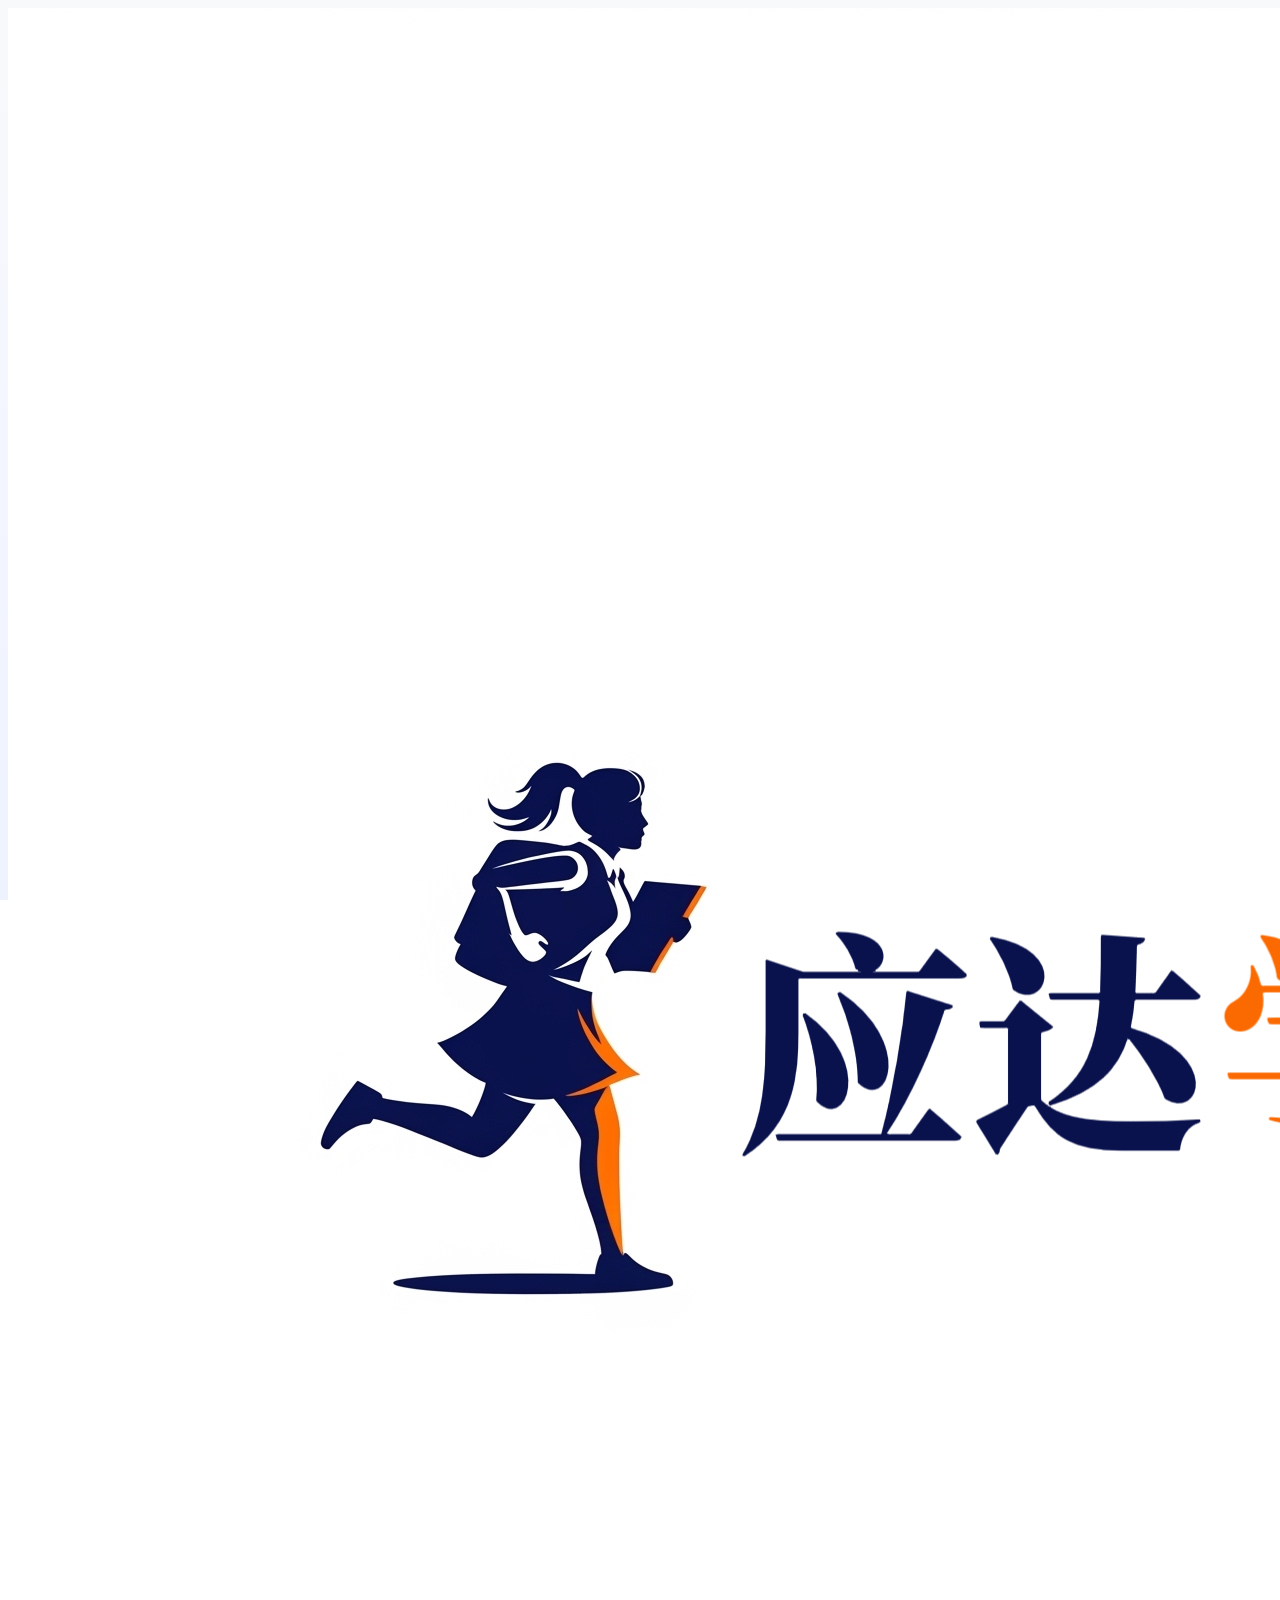
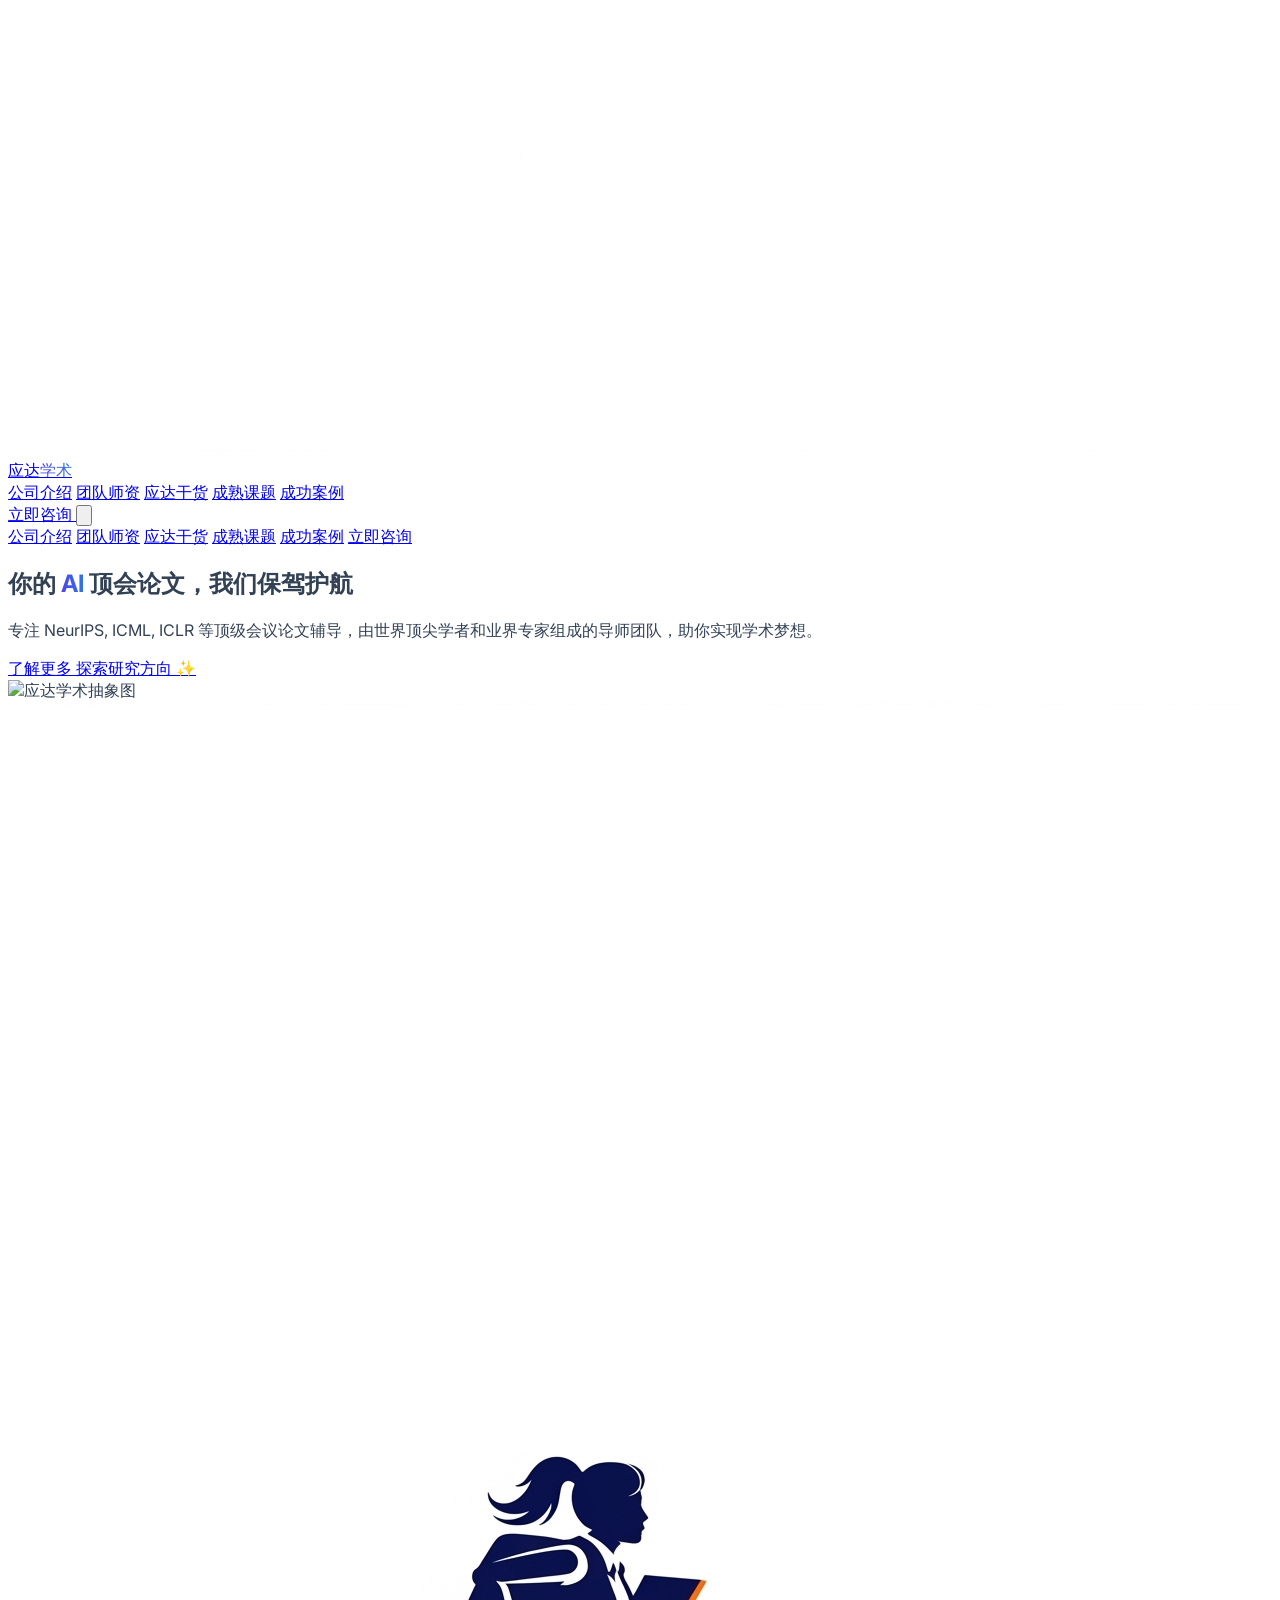
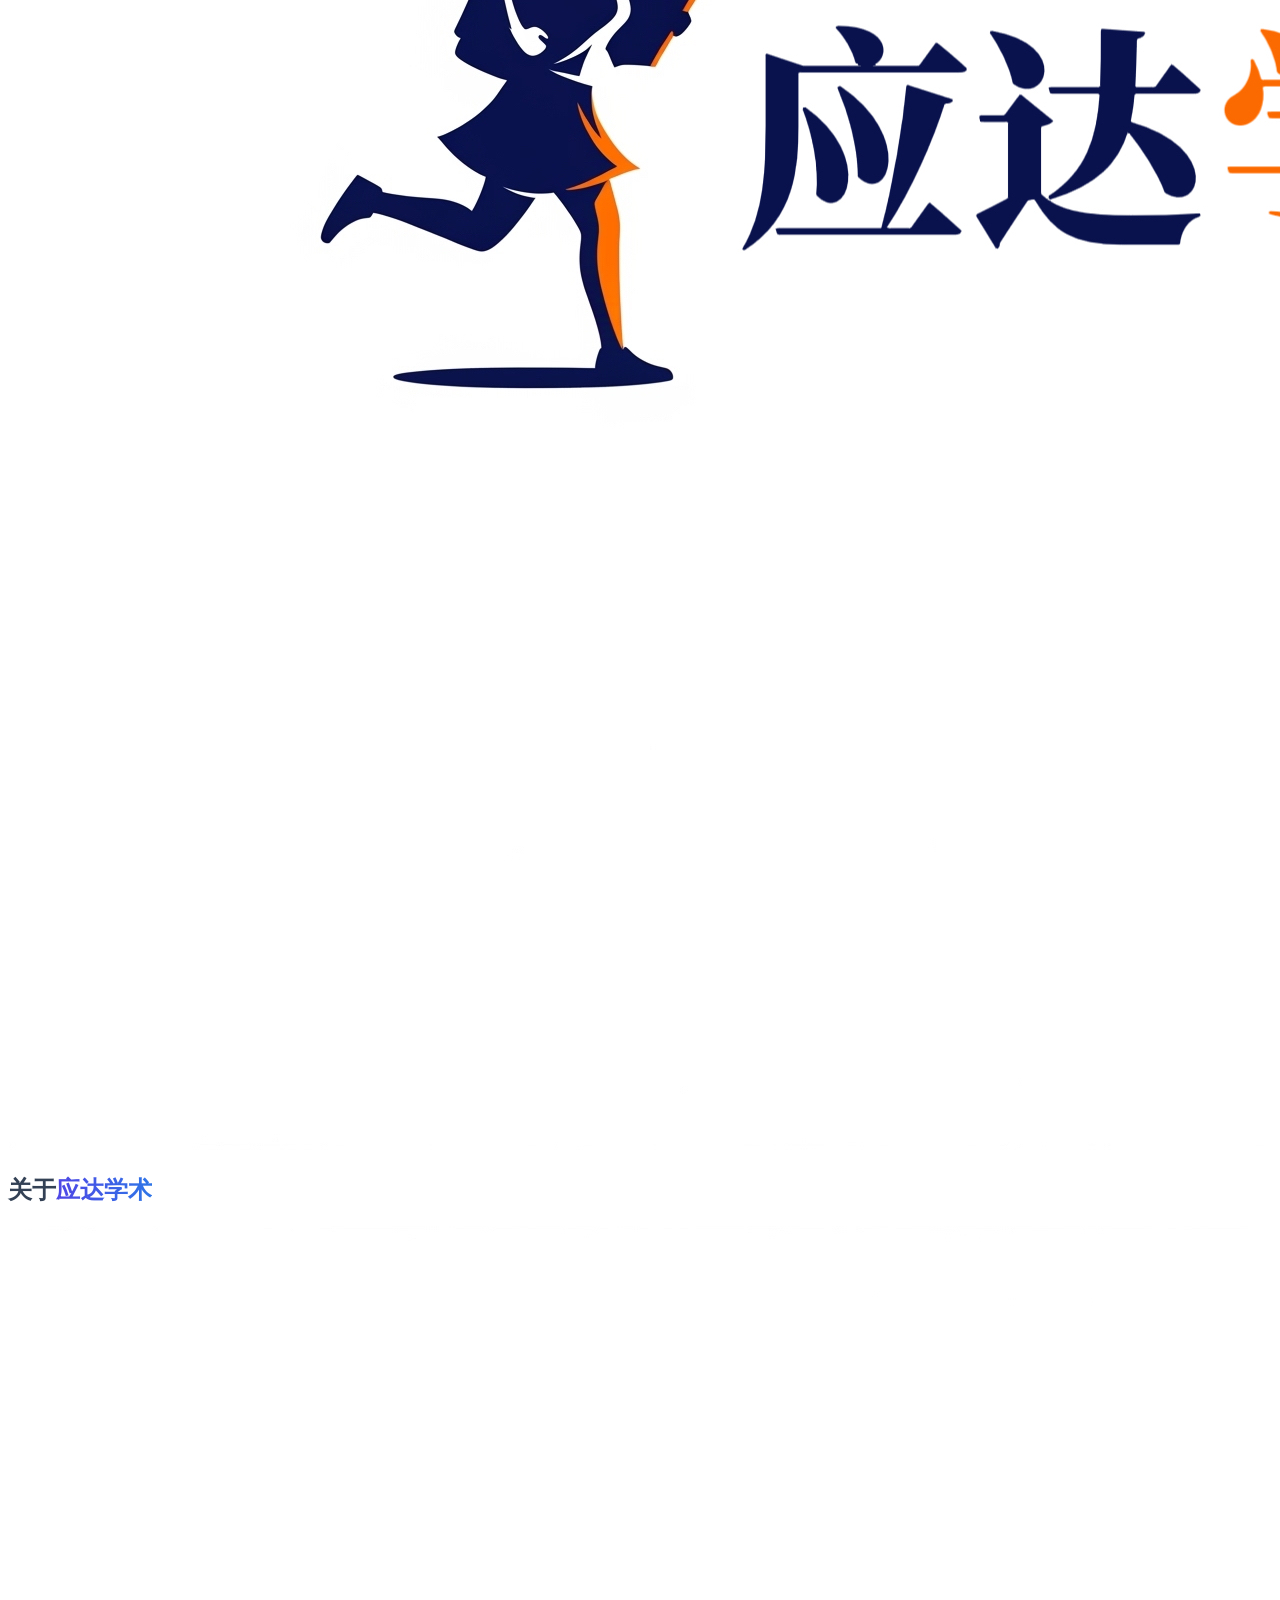
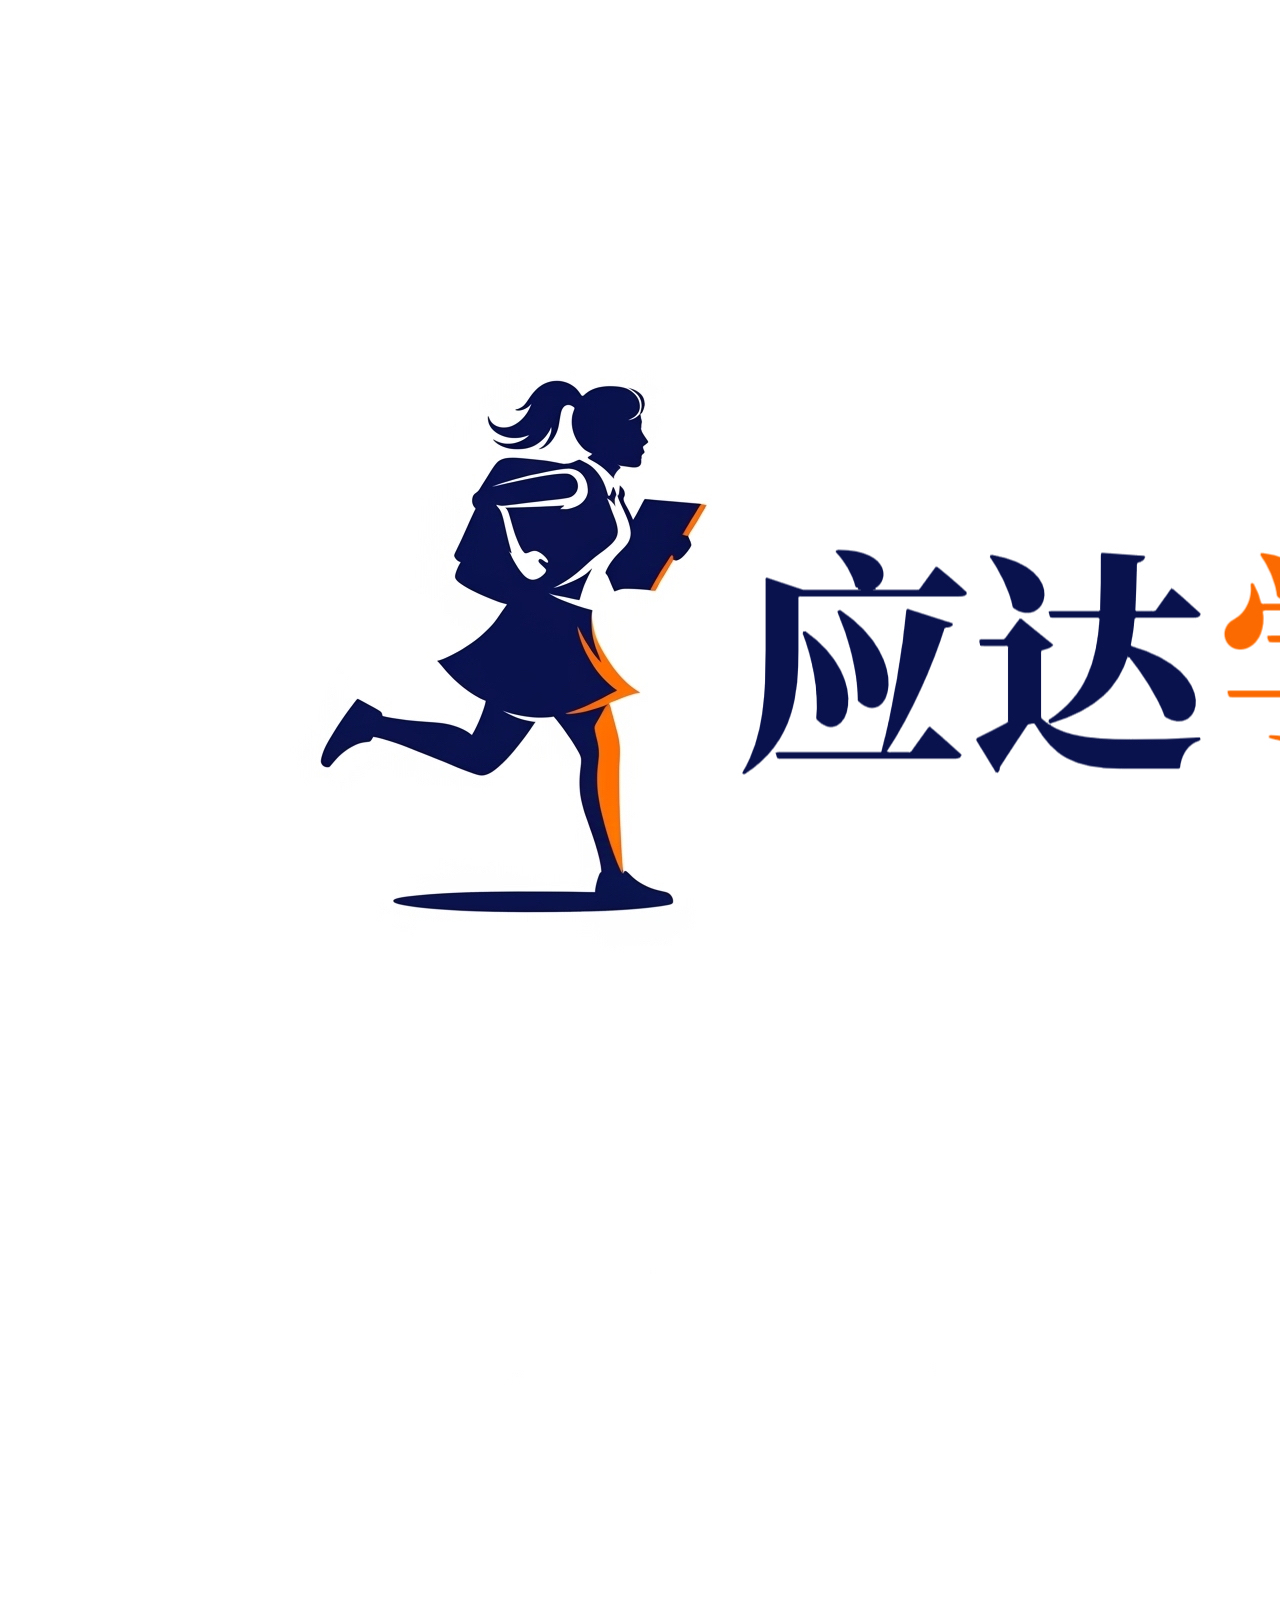
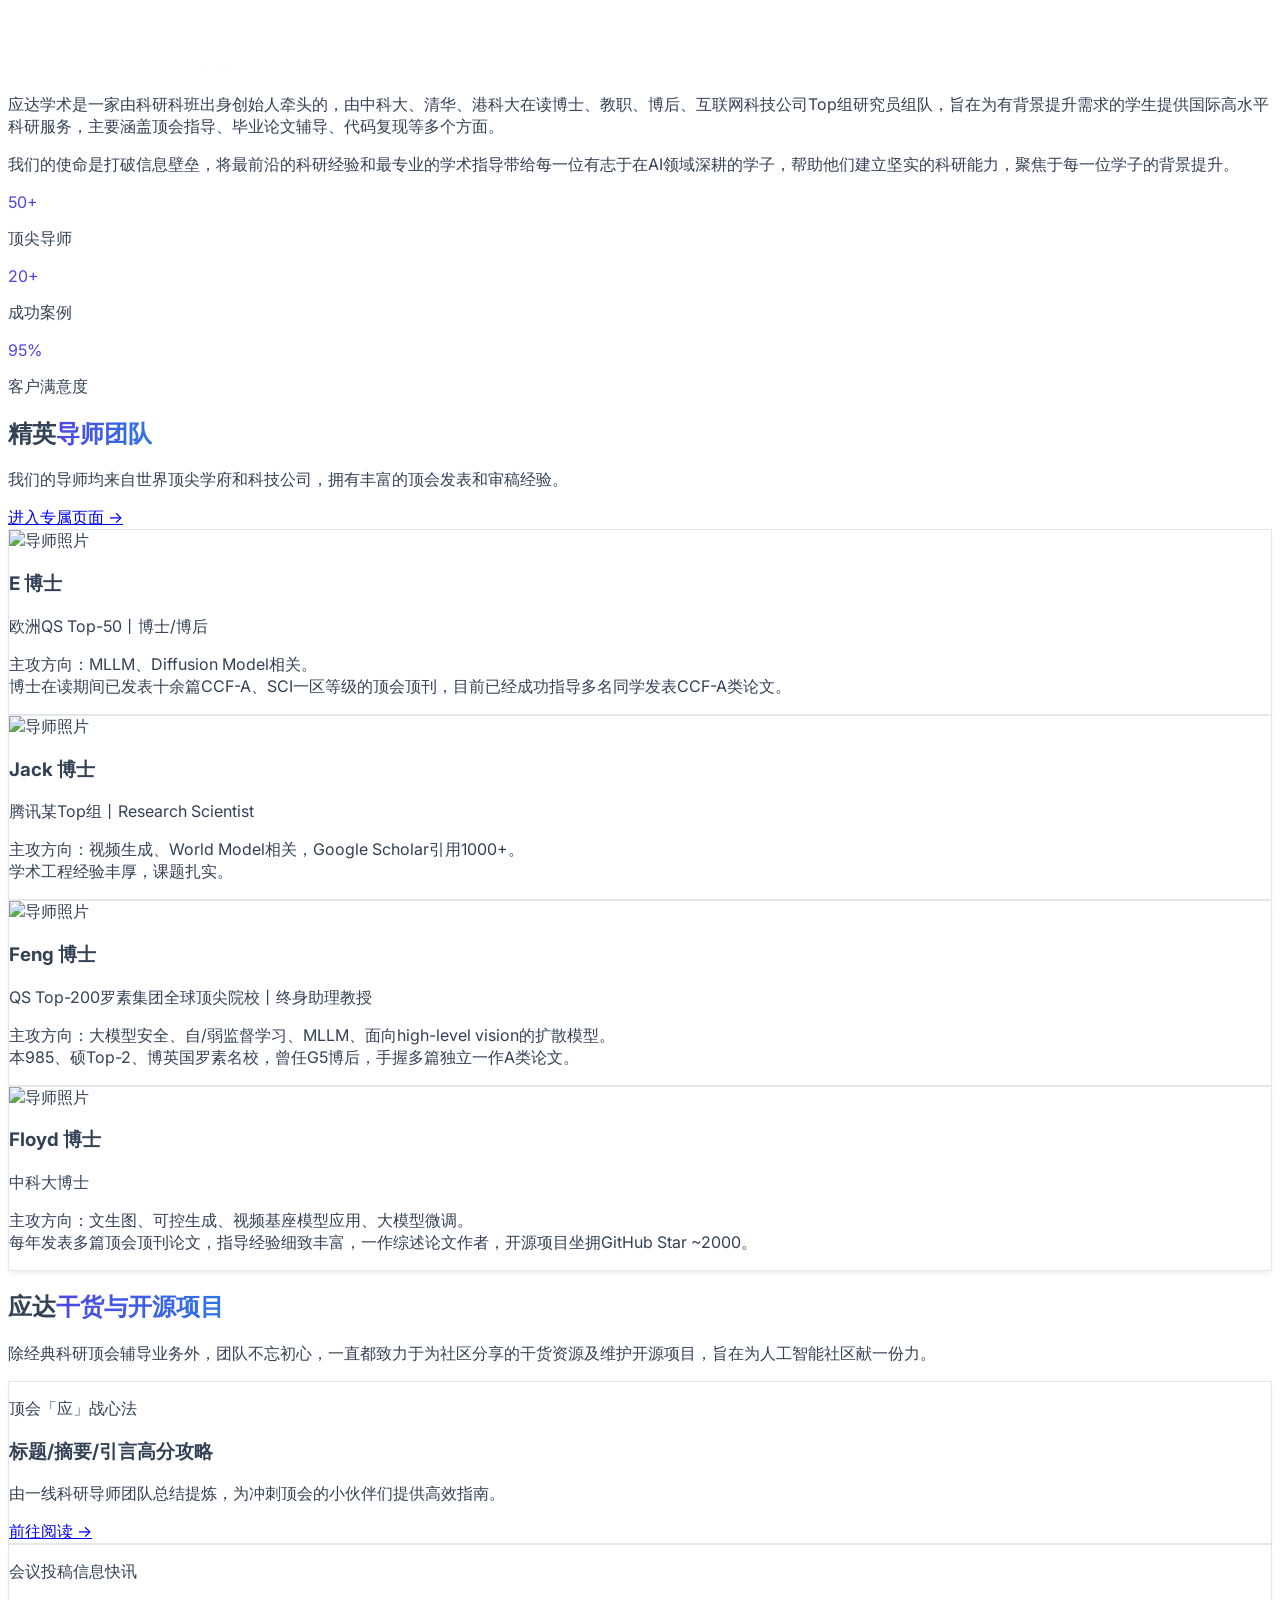
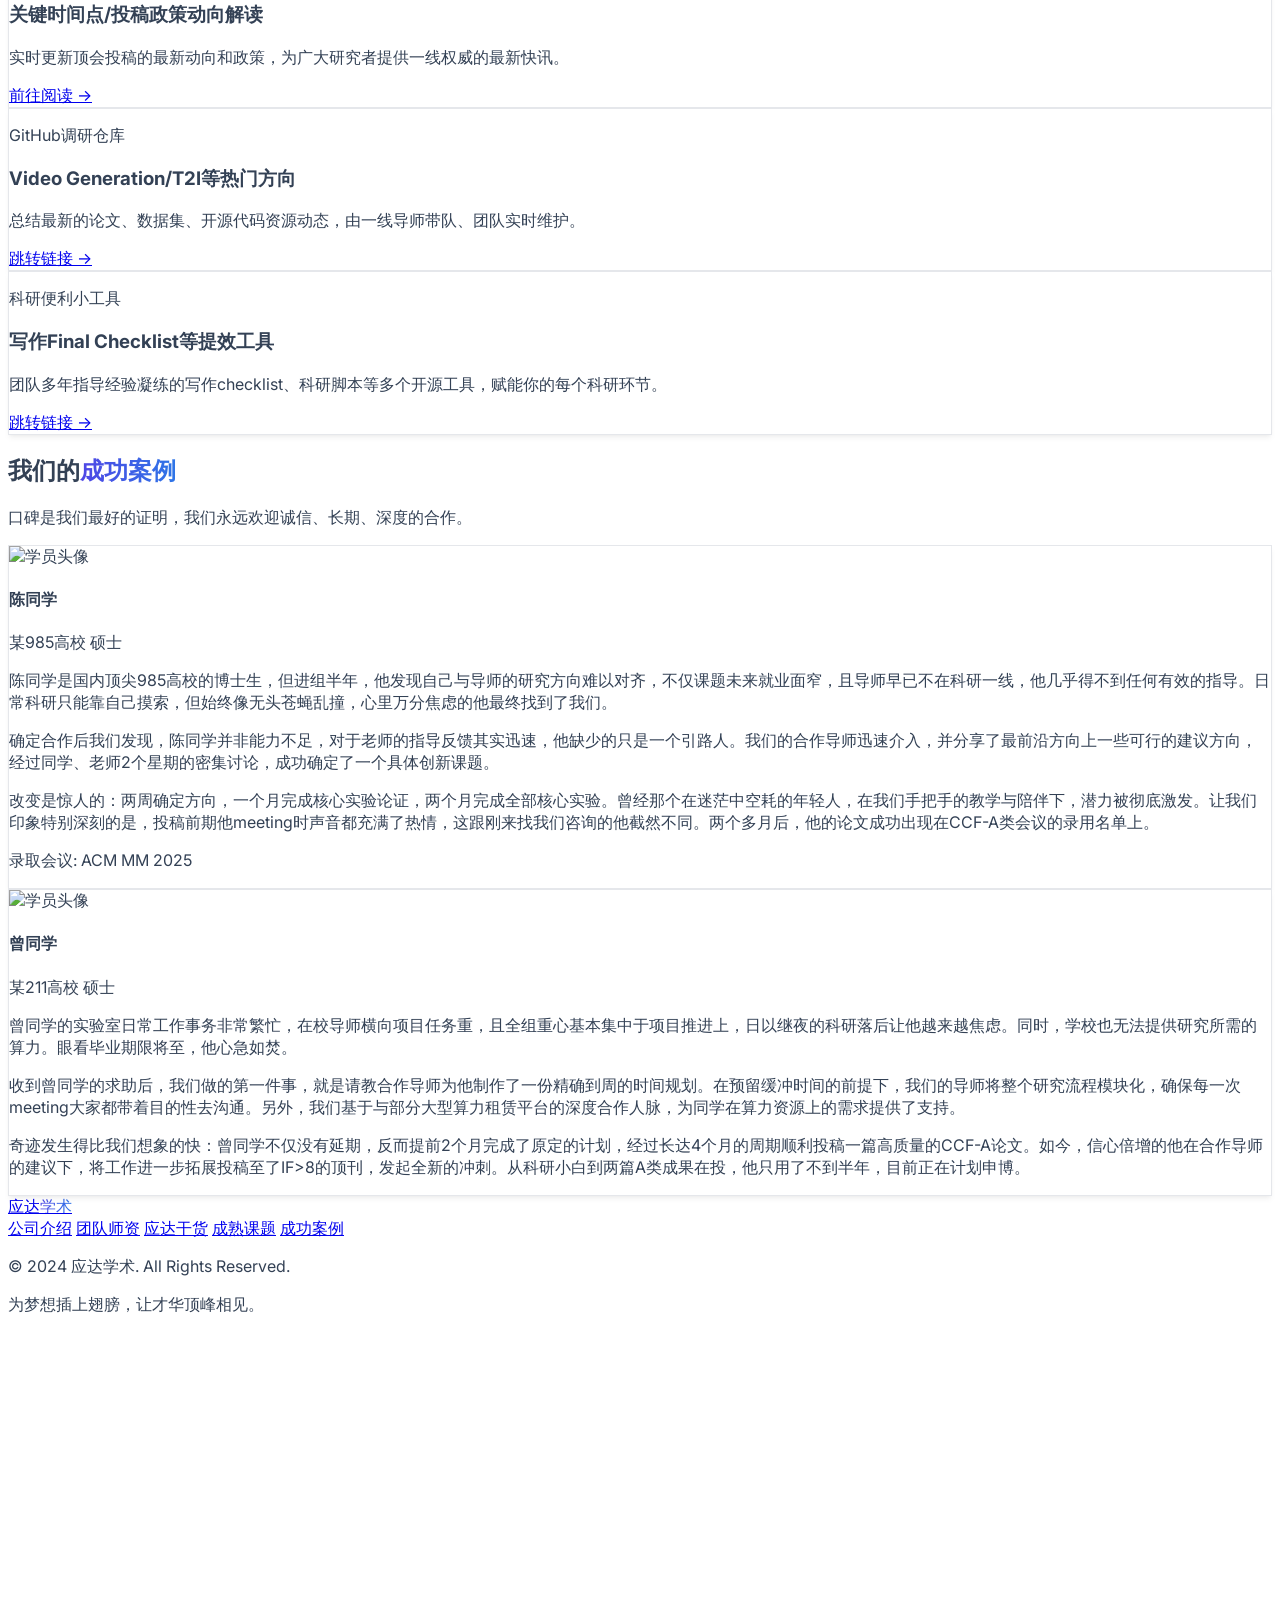
==== index.html @ d5067791 "Update format" ====
<!DOCTYPE html>
<html lang="zh-CN">
<head>
    <meta charset="UTF-8">
    <meta name="viewport" content="width=device-width, initial-scale=1.0">
    <title>应达学术</title>
    
    <!-- Tailwind CSS -->
    <script src="https://cdn.tailwindcss.com"></script>
    
    <!-- Google Fonts: Inter -->
    <link rel="preconnect" href="https://fonts.googleapis.com">
    <link rel="preconnect" href="https://fonts.gstatic.com" crossorigin>
    <link href="https://fonts.googleapis.com/css2?family=Inter:wght@400;500;600;700;900&display=swap" rel="stylesheet">
    
    <!-- Lucide Icons -->
    <script src="https://unpkg.com/lucide-react@latest/dist/lucide-react.js"></script>
    <script src="https://unpkg.com/lucide@latest"></script>


    <style>
        /* Custom styles for typography and animations */
        html, body {
            font-family: 'Inter', 'Helvetica Neue', 'Arial', 'PingFang SC', 'Hiragino Sans GB', 'Microsoft YaHei', sans-serif;
            /* Subtle full-page gradient background */
            background: linear-gradient(180deg, #f8f9fa 0%, #f3f6ff 50%, #eef2ff 100%);
            background-attachment: fixed;
            color: #334155; /* Dark slate text */
        }
        /* Gentle page-load fade */
        body { opacity: 0; }
        body.is-loaded { opacity: 1; transition: opacity 600ms ease; }

        /* Hero section canvas for background animation */
        #hero-canvas {
            position: absolute;
            top: 0;
            left: 0;
            width: 100%;
            height: 100%;
            z-index: 0;
            opacity: 0.7; /* Slightly more opaque for light theme */
        }

        /* Fade out hero decorative layers near the bottom to avoid seams */
        .fade-out-bottom {
            -webkit-mask-image: linear-gradient(to bottom, rgba(0,0,0,1) 85%, rgba(0,0,0,0) 100%);
            mask-image: linear-gradient(to bottom, rgba(0,0,0,1) 85%, rgba(0,0,0,0) 100%);
        }

        /* Smooth scroll behavior */
        html {
            scroll-behavior: smooth;
        }

        /* Animation for elements fading in on scroll */
        .scroll-animate {
            opacity: 0;
            transform: translateY(30px);
            transition: opacity 0.8s cubic-bezier(0.165, 0.84, 0.44, 1), transform 0.8s cubic-bezier(0.165, 0.84, 0.44, 1);
        }

        .scroll-animate.is-visible {
            opacity: 1;
            transform: translateY(0);
        }

        /* Custom card styling for a premium feel */
        .custom-card {
            background-color: #ffffff;
            border: 1px solid #e5e7eb;
            transition: transform 0.3s ease, box-shadow 0.3s ease;
            box-shadow: 0 4px 6px -1px rgb(0 0 0 / 0.05), 0 2px 4px -2px rgb(0 0 0 / 0.05);
        }

        .custom-card:hover {
            transform: translateY(-6px) scale(1.01);
            box-shadow: 0 10px 15px -3px rgb(0 0 0 / 0.1), 0 4px 6px -4px rgb(0 0 0 / 0.1);
        }
        /* Subtle light sweep on cards */
        .custom-card { position: relative; overflow: hidden; }
        .custom-card::before {
            content: "";
            position: absolute;
            top: -20%;
            left: -60%;
            width: 40%;
            height: 140%;
            background: linear-gradient(115deg, rgba(255,255,255,0) 0%, rgba(255,255,255,0.6) 50%, rgba(255,255,255,0) 100%);
            transform: translateX(-120%);
            transition: transform 0.6s ease;
            pointer-events: none;
        }
        .custom-card:hover::before { transform: translateX(220%); }
        
        /* Gradient text for titles */
        .gradient-text {
            background: linear-gradient(90deg, #4f46e5, #0ea5e9);
            -webkit-background-clip: text;
            -webkit-text-fill-color: transparent;
            background-size: 200% 200%;
            animation: gradientShift 8s ease-in-out infinite;
        }
        @keyframes gradientShift {
            0% { background-position: 0% 50%; }
            50% { background-position: 100% 50%; }
            100% { background-position: 0% 50%; }
        }

        /* Modal styles */
        .modal-backdrop {
            transition: opacity 0.3s ease;
        }
        .modal-content {
            transition: transform 0.3s ease, opacity 0.3s ease;
        }
        /* Ensure hidden modal does not block clicks */
        .modal-hidden { pointer-events: none; visibility: hidden; }
        .modal-hidden .modal-backdrop {
            opacity: 0;
        }
        .modal-hidden .modal-content {
            opacity: 0;
            transform: translateY(6px) scale(0.98);
        }
        
        /* Simple spinner */
        .spinner {
            border: 4px solid rgba(0, 0, 0, 0.1);
            width: 36px;
            height: 36px;
            border-radius: 50%;
            border-left-color: #4f46e5;
            animation: spin 1s ease infinite;
        }
        @keyframes spin {
            0% { transform: rotate(0deg); }
            100% { transform: rotate(360deg); }
        }

        /* Header polish on scroll */
        header { transition: background-color 240ms ease, box-shadow 240ms ease, border-color 240ms ease; }
        header.scrolled {
            background-color: rgba(255,255,255,0.92);
            backdrop-filter: blur(8px);
            box-shadow: 0 12px 30px -20px rgba(2,6,23,0.35);
            border-color: #e5e7eb;
        }

        /* Nav link underline hover */
        header nav a { position: relative; }
        header nav a::after {
            content: "";
            position: absolute;
            left: 0; bottom: -6px;
            height: 2px; width: 0;
            background: linear-gradient(90deg, rgba(79,70,229,1) 0%, rgba(14,165,233,1) 100%);
            transition: width 220ms ease;
        }
        header nav a:hover::after { width: 100%; }

        /* CTA micro-interaction */
        .lift { transition: transform 220ms ease, box-shadow 220ms ease; will-change: transform; }
        .lift:hover { transform: translateY(-2px); box-shadow: 0 12px 20px -12px rgba(79,70,229,0.35); }
        .lift:active { transform: translateY(0); box-shadow: 0 6px 12px -10px rgba(79,70,229,0.35); }

        /* Ambient gradient blobs */
        .animate-blob { animation: blob 18s ease-in-out infinite; }
        .animation-delay-2000 { animation-delay: 2s; }
        @keyframes blob {
            0%,100% { transform: translate(0px, 0px) scale(1); }
            25%     { transform: translate(20px, -30px) scale(1.05); }
            50%     { transform: translate(-15px, 10px) scale(0.98); }
            75%     { transform: translate(10px, 25px) scale(1.03); }
        }
    </style>
</head>
<body class="antialiased">

    

    <!-- Header -->
    <header class="fixed top-0 left-0 w-full bg-transparent z-50 border-b border-transparent">
        <div class="container mx-auto px-6 py-4 flex justify-between items-center">
            <a href="#" class="flex items-center space-x-2 text-2xl font-bold text-gray-900">
                <img src="assets/logo_run_cn.png" alt="应达学术 Logo" class="w-9 h-9 rounded-full border border-indigo-200 object-cover">
                <span>应达<span class="gradient-text">学术</span></span>
            </a>
            <nav class="hidden md:flex items-center space-x-8">
                <a href="about.html" class="text-gray-600 hover:text-indigo-600 transition-colors duration-300">公司介绍</a>
                <a href="team.html" class="text-gray-600 hover:text-indigo-600 transition-colors duration-300">团队师资</a>
                <a href="blogs.html" class="text-gray-600 hover:text-indigo-600 transition-colors duration-300">应达干货</a>
                <a href="research.html" class="text-gray-600 hover:text-indigo-600 transition-colors duration-300">成熟课题</a>
                <a href="#cases" class="text-gray-600 hover:text-indigo-600 transition-colors duration-300">成功案例</a>
            </nav>
            <a href="contact.html" class="hidden md:block bg-indigo-600 hover:bg-indigo-500 text-white font-semibold px-5 py-2 rounded-lg transition-all duration-300 shadow-lg shadow-indigo-600/30 lift">
                立即咨询
            </a>
            <button id="mobile-menu-button" class="md:hidden text-gray-800">
                <svg xmlns="http://www.w3.org/2000/svg" class="h-6 w-6" fill="none" viewBox="0 0 24 24" stroke="currentColor">
                    <path stroke-linecap="round" stroke-linejoin="round" stroke-width="2" d="M4 6h16M4 12h16m-7 6h7" />
                </svg>
            </button>
        </div>
        <!-- Mobile Menu -->
        <div id="mobile-menu" class="hidden md:hidden px-6 pb-4 space-y-2 bg-white border-t border-gray-200">
            <a href="#about" class="block text-gray-600 hover:text-indigo-600 transition-colors duration-300">公司介绍</a>
            <a href="team.html" class="block text-gray-600 hover:text-indigo-600 transition-colors duration-300">团队师资</a>
            <a href="blogs.html" class="block text-gray-600 hover:text-indigo-600 transition-colors duration-300">应达干货</a>
            <a href="research.html" class="block text-gray-600 hover:text-indigo-600 transition-colors duration-300">成熟课题</a>
            <a href="#cases" class="block text-gray-600 hover:text-indigo-600 transition-colors duration-300">成功案例</a>
            <a href="contact.html" class="block bg-indigo-600 hover:bg-indigo-500 text-white font-semibold px-5 py-2 rounded-lg transition-all duration-300 text-center mt-4">
                立即咨询
            </a>
        </div>
    </header>

    <main>
        <!-- Hero Section -->
        <section class="relative h-screen flex items-center justify-center text-center">
            <!-- Wrap decorative layers so they fade out smoothly at the bottom -->
            <div class="absolute inset-0 z-0 pointer-events-none fade-out-bottom">
                <canvas id="hero-canvas"></canvas>
                <!-- Ambient gradient blobs for a subtle premium feel -->
                <div class="pointer-events-none absolute -top-20 -left-20 w-72 h-72 bg-gradient-to-tr from-indigo-300 via-indigo-400 to-cyan-300 rounded-full blur-3xl opacity-40 animate-blob"></div>
                <div class="pointer-events-none absolute -bottom-12 -right-16 w-80 h-80 bg-gradient-to-tr from-cyan-300 via-sky-300 to-indigo-400 rounded-full blur-3xl opacity-40 animate-blob animation-delay-2000"></div>
            </div>
            
            <div class="relative z-10 px-4">
                <h1 class="text-4xl md:text-6xl font-black text-gray-900 leading-tight mb-4 tracking-wider">
                    你的 <span class="gradient-text">AI</span> 顶会论文，我们保驾护航
                </h1>
                <p class="text-lg md:text-xl text-gray-600 max-w-3xl mx-auto mb-8">
                    专注 NeurIPS, ICML, ICLR 等顶级会议论文辅导，由世界顶尖学者和业界专家组成的导师团队，助你实现学术梦想。
                </p>
                <div class="flex flex-col sm:flex-row justify-center items-center gap-4">
                    <a href="#about" class="w-full sm:w-auto bg-indigo-600 hover:bg-indigo-500 text-white font-semibold px-8 py-3 rounded-lg transition-all duration-300 text-lg shadow-lg shadow-indigo-600/30 lift">
                        了解更多
                    </a>
                    <a id="show-research-suggester" href="research.html" class="w-full sm:w-auto bg-gray-800 hover:bg-gray-700 text-white font-semibold px-8 py-3 rounded-lg transition-all duration-300 text-lg lift">
                        探索研究方向 ✨
                    </a>
                </div>
            </div>
        </section>

        <!-- Sections (About, Team, Cases) remain the same -->
        <!-- Section: About Us -->
        <section id="about" class="py-20 md:py-32 relative group">
            <!-- Full-section overlay link -->
            <a href="about.html" class="absolute inset-0 z-10" aria-label="关于应达学术"></a>
            <div class="container mx-auto px-6">
                <div class="grid md:grid-cols-2 gap-12 items-center transition-all duration-300 rounded-2xl group-hover:shadow-xl group-hover:-translate-y-1 m-2 md:m-4 p-4 md:p-6">
                    <div class="scroll-animate">
                        <div class="relative w-full h-80 rounded-xl overflow-hidden shadow-lg ring-1 ring-white/20">
                             <img src="https://placehold.co/600x400/f8f9fa/4f46e5?text=Quenith+AI" alt="应达学术抽象图" class="w-full h-full object-cover opacity-30">
                             <div class="absolute inset-0 flex items-center justify-center">
                                <i data-lucide="brain-circuit" class="w-24 h-24 text-indigo-500 opacity-50"></i>
                             </div>
                             <div class="absolute bottom-4 right-4 hidden sm:flex items-center justify-center w-14 h-14 rounded-full ring-1 ring-white/40 bg-white/60 backdrop-blur shadow-lg">
                                 <img src="assets/logo_run_cn.png" alt="应达学术 Logo" class="w-10 h-10 rounded-full object-cover">
                             </div>
                        </div>
                    </div>
                    <div class="scroll-animate">
                        <div class="flex items-center gap-3 mb-6">
                            <h2 class="text-3xl md:text-4xl font-bold text-gray-900">关于<span class="gradient-text">应达学术</span></h2>
                            <span class="hidden sm:inline-flex items-center justify-center w-10 h-10 md:w-12 md:h-12 rounded-full ring-1 ring-indigo-200/70 bg-white/70 backdrop-blur shadow-md">
                                <img src="assets/logo_run_cn.png" alt="应达学术 Logo" class="w-8 h-8 md:w-9 md:h-9 rounded-full object-cover">
                            </span>
                        </div>
                        <p class="text-gray-600 mb-4 leading-relaxed">
                            应达学术是一家由科研科班出身创始人牵头的，由中科大、清华、港科大在读博士、教职、博后、互联网科技公司Top组研究员组队，旨在为有背景提升需求的学生提供国际高水平科研服务，主要涵盖顶会指导、毕业论文辅导、代码复现等多个方面。
                        </p>
                        <p class="text-gray-600 mb-6 leading-relaxed">
                            我们的使命是打破信息壁垒，将最前沿的科研经验和最专业的学术指导带给每一位有志于在AI领域深耕的学子，帮助他们建立坚实的科研能力，聚焦于每一位学子的背景提升。
                        </p>
                        <div class="flex space-x-6">
                            <div class="text-center">
                                <p class="text-3xl font-bold gradient-text">50+</p>
                                <p class="text-sm text-gray-500">顶尖导师</p>
                            </div>
                            <div class="text-center">
                                <p class="text-3xl font-bold gradient-text">20+</p>
                                <p class="text-sm text-gray-500">成功案例</p>
                            </div>
                            <div class="text-center">
                                <p class="text-3xl font-bold gradient-text">95%</p>
                                <p class="text-sm text-gray-500">客户满意度</p>
                            </div>
                        </div>
                    </div>
                </div>
            </div>
        </section>

        <!-- Section: Team -->
        <section id="team" class="py-20 md:py-32">
            <div class="container mx-auto px-6">
                <div class="text-center mb-16">
                    <h2 class="text-3xl md:text-4xl font-bold text-gray-900 mb-4 scroll-animate">精英<span class="gradient-text">导师团队</span></h2>
                    <p class="text-lg text-gray-600 max-w-2xl mx-auto scroll-animate" style="transition-delay: 0.1s;">
                        我们的导师均来自世界顶尖学府和科技公司，拥有丰富的顶会发表和审稿经验。
                    </p>
                    <div class="mt-6">
                        <a href="team.html" class="inline-block bg-indigo-600 hover:bg-indigo-500 text-white font-semibold px-6 py-3 rounded-lg transition-colors">进入专属页面 →</a>
                    </div>
                </div>
                <div class="grid grid-cols-1 sm:grid-cols-2 lg:grid-cols-4 gap-8">
                    <!-- Team Member Cards -->
                    <div class="custom-card text-center p-8 rounded-xl scroll-animate" style="transition-delay: 0.2s;">
                        <img class="w-24 h-24 rounded-full mx-auto mb-4 border-2 border-indigo-200" src="https://placehold.co/100x100/e2e8f0/334155?text=E" alt="导师照片">
                        <h3 class="text-xl font-bold text-gray-900 mb-1">E 博士</h3>
                        <p class="text-indigo-600 mb-3">欧洲QS Top-50丨博士/博后</p>
                        <p class="text-gray-500 text-sm">主攻方向：MLLM、Diffusion Model相关。<br>博士在读期间已发表十余篇CCF-A、SCI一区等级的顶会顶刊，目前已经成功指导多名同学发表CCF-A类论文。</p>
                    </div>
                    <div class="custom-card text-center p-8 rounded-xl scroll-animate" style="transition-delay: 0.3s;">
                        <img class="w-24 h-24 rounded-full mx-auto mb-4 border-2 border-indigo-200" src="https://placehold.co/100x100/e2e8f0/334155?text=Jack" alt="导师照片">
                        <h3 class="text-xl font-bold text-gray-900 mb-1">Jack 博士</h3>
                        <p class="text-indigo-600 mb-3">腾讯某Top组丨Research Scientist</p>
                        <p class="text-gray-500 text-sm">主攻方向：视频生成、World Model相关，Google Scholar引用1000+。<br>学术工程经验丰厚，课题扎实。</p>
                    </div>
                    <div class="custom-card text-center p-8 rounded-xl scroll-animate" style="transition-delay: 0.4s;">
                        <img class="w-24 h-24 rounded-full mx-auto mb-4 border-2 border-indigo-200" src="https://placehold.co/100x100/e2e8f0/334155?text=Feng" alt="导师照片">
                        <h3 class="text-xl font-bold text-gray-900 mb-1">Feng 博士</h3>
                        <p class="text-indigo-600 mb-3">QS Top-200罗素集团全球顶尖院校丨终身助理教授</p>
                        <p class="text-gray-500 text-sm">主攻方向：大模型安全、自/弱监督学习、MLLM、面向high-level vision的扩散模型。<br>本985、硕Top-2、博英国罗素名校，曾任G5博后，手握多篇独立一作A类论文。</p>
                    </div>
                    <div class="custom-card text-center p-8 rounded-xl scroll-animate" style="transition-delay: 0.5s;">
                        <img class="w-24 h-24 rounded-full mx-auto mb-4 border-2 border-indigo-200" src="https://placehold.co/100x100/e2e8f0/334155?text=Floyd" alt="导师照片">
                        <h3 class="text-xl font-bold text-gray-900 mb-1">Floyd 博士</h3>
                        <p class="text-indigo-600 mb-3">中科大博士</p>
                        <p class="text-gray-500 text-sm">主攻方向：文生图、可控生成、视频基座模型应用、大模型微调。<br>每年发表多篇顶会顶刊论文，指导经验细致丰富，一作综述论文作者，开源项目坐拥GitHub Star ~2000。</p>
                    </div>
                </div>
            </div>
        </section>

        <!-- Section: Resources with Gemini Feature -->
        <section id="resources" class="py-20 md:py-32">
            <div class="container mx-auto px-6">
                <div class="text-center mb-16">
                    <h2 class="text-3xl md:text-4xl font-bold text-gray-900 mb-4 scroll-animate">应达<span class="gradient-text">干货与开源项目</span></h2>
                    <p class="text-lg text-gray-600 max-w-2xl mx-auto scroll-animate" style="transition-delay: 0.1s;">
                        除经典科研顶会辅导业务外，团队不忘初心，一直都致力于为社区分享的干货资源及维护开源项目，旨在为人工智能社区献一份力。
                    </p>
                </div>
                <div class="grid sm:grid-cols-2 lg:grid-cols-3 gap-8">
                    <!-- 卡片：写作技巧 -->
                    <div class="custom-card rounded-xl overflow-hidden scroll-animate" style="transition-delay: 0.1s;">
                        <div class="p-6">
                            <p class="text-sm text-indigo-600 mb-2">顶会「应」战心法</p>
                            <h3 class="text-lg font-bold text-gray-900 mb-3">标题/摘要/引言高分攻略</h3>
                            <p class="text-gray-500 text-sm mb-5">由一线科研导师团队总结提炼，为冲刺顶会的小伙伴们提供高效指南。</p>
                            <a href="blogs.html?category=news&article=conf-news-hotbrief" class="font-semibold text-gray-800 hover:text-indigo-600 transition-colors">前往阅读 →</a>
                        </div>
                    </div>
                    <!-- 卡片：投稿指南（Rebuttal/流程） -->
                    <div class="custom-card rounded-xl overflow-hidden scroll-animate" style="transition-delay: 0.2s;">
                        <div class="p-6">
                            <p class="text-sm text-indigo-600 mb-2">会议投稿信息快讯</p>
                            <h3 class="text-lg font-bold text-gray-900 mb-3">关键时间点/投稿政策动向解读</h3>
                            <p class="text-gray-500 text-sm mb-5">实时更新顶会投稿的最新动向和政策，为广大研究者提供一线权威的最新快讯。</p>
                            <a href="blogs.html" class="font-semibold text-gray-800 hover:text-indigo-600 transition-colors">前往阅读 →</a>
                        </div>
                    </div>
                    <!-- 卡片：会议趋势（Trends） -->
                    <div class="custom-card rounded-xl overflow-hidden scroll-animate" style="transition-delay: 0.3s;">
                        <div class="p-6">
                            <p class="text-sm text-indigo-600 mb-2">GitHub调研仓库</p>
                            <h3 class="text-lg font-bold text-gray-900 mb-3">Video Generation/T2I等热门方向</h3>
                            <p class="text-gray-500 text-sm mb-5">总结最新的论文、数据集、开源代码资源动态，由一线导师带队、团队实时维护。</p>
                            <a href="https://github.com/QuenithAI/Video-Generation-Paper-List" target="_blank" rel="noopener noreferrer" class="font-semibold text-gray-800 hover:text-indigo-600 transition-colors">跳转链接 →</a>
                        </div>
                    </div>
                <div class="custom-card rounded-xl overflow-hidden scroll-animate" style="transition-delay: 0.3s;">
                        <div class="p-6">
                            <p class="text-sm text-indigo-600 mb-2">科研便利小工具</p>
                            <h3 class="text-lg font-bold text-gray-900 mb-3">写作Final Checklist等提效工具</h3>
                            <p class="text-gray-500 text-sm mb-5">团队多年指导经验凝练的写作checklist、科研脚本等多个开源工具，赋能你的每个科研环节。</p>
                            <a href="https://github.com/QuenithAI/aaai-26-reproduction-checklist/blob/main/final-checklist.md" target="_blank" rel="noopener noreferrer" class="font-semibold text-gray-800 hover:text-indigo-600 transition-colors">跳转链接 →</a>
                        </div>
                    </div>
                </div>
            </div>
        </section>

        <!-- Section: Success Cases -->
        <section id="cases" class="py-20 md:py-32">
             <div class="container mx-auto px-6">
                <div class="text-center mb-16">
                    <h2 class="text-3xl md:text-4xl font-bold text-gray-900 mb-4 scroll-animate">我们的<span class="gradient-text">成功案例</span></h2>
                    <p class="text-lg text-gray-600 max-w-2xl mx-auto scroll-animate" style="transition-delay: 0.1s;">
                        口碑是我们最好的证明，我们永远欢迎诚信、长期、深度的合作。
                    </p>
                </div>
                <div class="grid grid-cols-1 md:grid-cols-2 gap-6 -mx-6">
                    <!-- Case Cards -->
                    <div class="custom-card rounded-xl p-8 scroll-animate" style="transition-delay: 0.2s;">
                        <div class="flex items-center mb-4">
                            <img src="https://placehold.co/48x48/e2e8f0/334155?text=C" alt="学员头像" class="w-12 h-12 rounded-full mr-4">
                            <div>
                                <h4 class="font-bold text-gray-900">陈同学</h4>
                                <p class="text-sm text-gray-500">某985高校 硕士</p>
                            </div>
                        </div>
                        <p class="text-gray-600 mb-4 indent-[2em]">陈同学是国内顶尖985高校的博士生，但进组半年，他发现自己与导师的研究方向难以对齐，不仅课题未来就业面窄，且导师早已不在科研一线，他几乎得不到任何有效的指导。日常科研只能靠自己摸索，但始终像无头苍蝇乱撞，心里万分焦虑的他最终找到了我们。</p>
                        <p class="text-gray-600 mb-4 indent-[2em]">确定合作后我们发现，陈同学并非能力不足，对于老师的指导反馈其实迅速，<span class="font-semibold text-indigo-600">他缺少的只是一个引路人</span>。我们的合作导师迅速介入，并分享了最前沿方向上一些可行的建议方向，经过同学、老师<span class="font-semibold text-indigo-600">2个星期</span>的密集讨论，成功<span class="font-semibold text-indigo-600">确定了一个具体创新课题</span>。</p>
                        <p class="text-gray-600 mb-4 indent-[2em]">改变是惊人的：<span class="font-semibold text-indigo-600">两周确定方向，一个月完成核心实验论证，两个月完成全部核心实验。</span>曾经那个在迷茫中空耗的年轻人，在我们手把手的教学与陪伴下，潜力被彻底激发。让我们印象特别深刻的是，<span class="font-semibold text-indigo-600">投稿前期他meeting时声音都充满了热情</span>，这跟刚来找我们咨询的他截然不同。两个多月后，他的论文成功出现在<span class="font-semibold text-indigo-600">CCF-A类会议的录用名单</span>上。</p>
                        <p class="font-semibold underline text-indigo-600">录取会议: ACM MM 2025</p>
                    </div>
                    <div class="custom-card rounded-xl p-8 scroll-animate" style="transition-delay: 0.3s;">
                        <div class="flex items-center mb-4">
                            <img src="https://placehold.co/48x48/e2e8f0/334155?text=Z" alt="学员头像" class="w-12 h-12 rounded-full mr-4">
                            <div>
                                <h4 class="font-bold text-gray-900">曾同学</h4>
                                <p class="text-sm text-gray-500">某211高校 硕士</p>
                            </div>
                        </div>
                        <p class="text-gray-600 mb-4 indent-[2em]">曾同学的实验室日常工作事务非常繁忙，<span class="font-semibold text-indigo-600">在校导师横向项目任务重，且全组重心基本集中于项目推进上</span>，日以继夜的科研落后让他越来越焦虑。同时，学校也无法提供研究所需的算力。眼看毕业期限将至，他心急如焚。</p>
                        <p class="text-gray-600 mb-4 indent-[2em]">收到曾同学的求助后，我们做的第一件事，就是请教合作导师为他制作了一份<span class="font-semibold text-indigo-600">精确到周的时间规划</span>。在预留缓冲时间的前提下，我们的导师将整个<span class="font-semibold text-indigo-600">研究流程模块化</span>，确保每一次meeting大家都带着目的性去沟通。<span class="font-semibold text-indigo-600">另外，我们基于与部分大型算力租赁平台的深度合作人脉，为同学在算力资源上的需求提供了支持。</span></p>
                        <p class="text-gray-600 mb-4 indent-[2em]">奇迹发生得比我们想象的快：曾同学不仅没有延期，反而<span class="font-semibold text-indigo-600">提前2个月完成了原定的计划</span>，经过<span class="font-semibold text-indigo-600">长达4个月的周期</span>顺利投稿一篇<span class="font-semibold text-indigo-600">高质量的CCF-A论文</span>。如今，信心倍增的他在合作导师的建议下，将工作进一步<span class="font-semibold text-indigo-600">拓展投稿至了IF>8的顶刊</span>，发起全新的冲刺。从科研小白到两篇A类成果在投，他只用了<span class="font-semibold text-indigo-600">不到半年</span>，<span class="font-semibold text-indigo-600">目前正在计划申博</span>。</p>
                    </div>
                </div>
            </div>
        </section>
    </main>

    <!-- Footer -->
    <footer class="py-12 border-t border-gray-200">
        <div class="container mx-auto px-6 text-center text-gray-500">
            <a href="#" class="text-2xl font-bold text-gray-900 mb-4 inline-block">
                应达<span class="gradient-text">学术</span>
            </a>
            <div class="flex justify-center space-x-6 my-6">
                <a href="about.html" class="hover:text-indigo-600 transition-colors">公司介绍</a>
                <a href="team.html" class="hover:text-indigo-600 transition-colors">团队师资</a>
                <a href="blogs.html" class="hover:text-indigo-600 transition-colors">应达干货</a>
                <a href="research.html" class="hover:text-indigo-600 transition-colors">成熟课题</a>
                <a href="#cases" class="hover:text-indigo-600 transition-colors">成功案例</a>
            </div>
            <p>&copy; 2024 应达学术. All Rights Reserved.</p>
            <p class="text-sm mt-2">为梦想插上翅膀，让才华顶峰相见。</p>
        </div>
    </footer>

    <!-- Gemini AI Modal -->
    <div id="gemini-modal" class="fixed inset-0 z-50 flex items-center justify-center p-4 modal-hidden">
        <!-- Backdrop -->
        <div class="modal-backdrop fixed inset-0 backdrop-blur-sm" id="modal-backdrop"></div>
        <!-- Content -->
        <div class="modal-content rounded-2xl shadow-2xl w-full max-w-2xl mx-auto z-10 p-8 relative max-h-[80vh] flex flex-col">
            <button id="close-modal-btn" class="absolute top-4 right-4 text-gray-400 hover:text-gray-600">
                <i data-lucide="x" class="w-6 h-6"></i>
            </button>
            <div id="modal-title-container" class="mb-6">
                <h3 id="modal-title" class="text-2xl font-bold text-gray-900 flex items-center">
                    <i data-lucide="sparkles" class="w-6 h-6 text-indigo-500 mr-3"></i>
                    <span>AI 为您生成的研究方向</span>
                </h3>
            </div>
            <div id="modal-input-container" class="mb-4">
                 <p class="text-gray-500 text-sm mb-2">您的研究兴趣:</p>
                 <input id="modal-input" type="text" class="w-full px-4 py-2 border border-gray-300 rounded-lg focus:ring-2 focus:ring-indigo-500 focus:border-indigo-500 transition">
            </div>
            <div id="modal-output" class="prose max-w-none text-gray-600 overflow-y-auto flex-grow pr-4 -mr-4">
                <!-- AI generated content will appear here -->
            </div>
            <div id="modal-loader" class="flex-grow flex items-center justify-center hidden">
                <div class="text-center">
                    <div class="spinner mx-auto"></div>
                    <p class="mt-4 text-gray-500">AI 正在思考中，请稍候...</p>
                </div>
            </div>
            <div class="mt-6 flex justify-end space-x-4" id="modal-action-container">
                <button id="modal-generate-btn" class="hover:bg-indigo-500 text-white font-semibold px-6 py-2.5 rounded-lg transition-all duration-300">
                    <span class="btn-text">生成建议</span>
                    <span class="spinner hidden"></span>
                </button>
            </div>
        </div>
    </div>

    <script>
        // Page load fade-in
        document.addEventListener('DOMContentLoaded', () => {
            document.body.classList.add('is-loaded');
        });

        // --- Gemini API Logic ---
        const geminiApi = {
            // IMPORTANT: Leave apiKey as an empty string.
            // The execution environment will automatically handle authentication.
            apiKey: "",
            apiUrl: `https://generativelanguage.googleapis.com/v1beta/models/gemini-2.0-flash:generateContent`,

            async generate(prompt) {
                const payload = {
                    contents: [{ role: "user", parts: [{ text: prompt }] }]
                };
                
                const fullApiUrl = `${this.apiUrl}?key=${this.apiKey}`;

                try {
                    const response = await fetch(fullApiUrl, {
                        method: 'POST',
                        headers: { 'Content-Type': 'application/json' },
                        body: JSON.stringify(payload)
                    });

                    if (!response.ok) {
                        throw new Error(`API request failed with status ${response.status}`);
                    }

                    const result = await response.json();

                    if (result.candidates && result.candidates.length > 0 &&
                        result.candidates[0].content && result.candidates[0].content.parts &&
                        result.candidates[0].content.parts.length > 0) {
                        // Replace markdown-like list formatting with HTML lists
                        let text = result.candidates[0].content.parts[0].text;
                        text = text.replace(/\n\*/g, '\n<li>');
                        text = text.replace(/\n\d\./g, '\n<li>');
                        text = text.replace(/^(\d\.|-|\*)\s/gm, '<li>');
                        text = text.replace(/(\n<li>)/g, '</li>$1');
                        if(text.startsWith('<li>')) text = '<ul>' + text + '</li></ul>';
                        else text = '<ul>' + text + '</ul>';
                        text = text.replace(/<\/li><\/ul>/g, '</ul></li>'); // Fix for nested lists
                        return text.replace(/\n/g, '<br>');
                    } else {
                        console.error("Unexpected API response structure:", result);
                        return "抱歉，AI 返回了意想不到的格式。";
                    }
                } catch (error) {
                    console.error("Error calling Gemini API:", error);
                    return "抱歉，与 AI 连接时发生错误，请稍后再试。";
                }
            }
        };

        // --- Modal Control ---
        const modal = document.getElementById('gemini-modal');
        const modalBackdrop = document.getElementById('modal-backdrop');
        const closeModalBtn = document.getElementById('close-modal-btn');
        
        const showModal = () => modal.classList.remove('modal-hidden');
        const hideModal = () => modal.classList.add('modal-hidden');

        modalBackdrop.addEventListener('click', hideModal);
        closeModalBtn.addEventListener('click', hideModal);

        // --- Research Suggester Logic ---
        const showResearchSuggesterBtn = document.getElementById('show-research-suggester');
        const modalTitle = document.getElementById('modal-title').querySelector('span');
        const modalInput = document.getElementById('modal-input');
        const modalOutput = document.getElementById('modal-output');
        const modalLoader = document.getElementById('modal-loader');
        const modalGenerateBtn = document.getElementById('modal-generate-btn');

        if (showResearchSuggesterBtn && showResearchSuggesterBtn.tagName === 'BUTTON') {
            showResearchSuggesterBtn.addEventListener('click', () => {
                modalTitle.textContent = 'AI 为您生成的研究方向';
                modalInput.value = '';
                modalInput.placeholder = '例如：计算机视觉与自监督学习';
                modalOutput.innerHTML = '<p class="text-gray-400">请输入您的研究兴趣，AI 将为您提供一些新颖的研究方向建议。</p>';
                modalLoader.classList.add('hidden');
                modalOutput.classList.remove('hidden');
                modalGenerateBtn.onclick = handleGenerateResearch;
                showModal();
            });
        }

        async function handleGenerateResearch() {
            const userInput = modalInput.value.trim();
            if (!userInput) {
                modalOutput.innerHTML = '<p class="text-red-500">请输入您的研究兴趣！</p>';
                return;
            }

            modalLoader.classList.remove('hidden');
            modalOutput.classList.add('hidden');
            modalGenerateBtn.disabled = true;
            modalGenerateBtn.querySelector('.btn-text').classList.add('hidden');
            modalGenerateBtn.querySelector('.spinner').classList.remove('hidden');

            const prompt = `我是一名对“${userInput}”领域感兴趣的研究者。请根据这个领域，为我推荐5个新颖且有潜力的AI顶会论文研究方向或题目。请用中文回答，并以有序列表（1., 2., 3.）的形式呈现，每个方向请附上一句简短的解释。`;
            const result = await geminiApi.generate(prompt);
            
            modalOutput.innerHTML = result;
            modalLoader.classList.add('hidden');
            modalOutput.classList.remove('hidden');
            modalGenerateBtn.disabled = false;
            modalGenerateBtn.querySelector('.btn-text').classList.remove('hidden');
            modalGenerateBtn.querySelector('.spinner').classList.add('hidden');
        }

        // --- Abstract Generator Logic ---
        // Abstract generator temporarily disabled on homepage card grid
        const abstractInput = document.getElementById('abstract-input');
        const generateAbstractBtn = document.getElementById('generate-abstract-btn');
        const abstractOutput = document.getElementById('abstract-output');
        if (generateAbstractBtn) {
            generateAbstractBtn.addEventListener('click', async () => {
                const userInput = abstractInput.value.trim();
                if (!userInput) {
                    abstractOutput.innerHTML = '<p class="text-red-500">请输入您的论文主题！</p>';
                    abstractOutput.classList.remove('hidden');
                    return;
                }
                const btnText = generateAbstractBtn.querySelector('.btn-text');
                const spinner = generateAbstractBtn.querySelector('.spinner');
                generateAbstractBtn.disabled = true;
                btnText.classList.add('hidden');
                spinner.classList.remove('hidden');
                abstractOutput.classList.remove('hidden');
                abstractOutput.innerHTML = '<p>AI 正在撰写中...</p>';
                const prompt = `请你扮演一位资深的AI研究员。我正在构思一篇关于“${userInput}”的顶会论文。请帮我生成一段大约150-250字的专业、高质量的论文摘要（Abstract）。摘要需要包含背景介绍、本文方法、实验结果和结论。请用中文书写。`;
                const result = await geminiApi.generate(prompt);
                abstractOutput.innerHTML = result;
                generateAbstractBtn.disabled = false;
                btnText.classList.remove('hidden');
                spinner.classList.add('hidden');
            });
        }


        // --- Mobile Menu Toggle ---
        const mobileMenuButton = document.getElementById('mobile-menu-button');
        const mobileMenu = document.getElementById('mobile-menu');
        mobileMenuButton.addEventListener('click', () => {
            mobileMenu.classList.toggle('hidden');
        });

        // --- Scroll Animation ---
        const scrollElements = document.querySelectorAll('.scroll-animate');
        const elementInView = (el, dividend = 1) => {
            const elementTop = el.getBoundingClientRect().top;
            return (elementTop <= (window.innerHeight || document.documentElement.clientHeight) / dividend);
        };
        const displayScrollElement = (element) => element.classList.add('is-visible');
        const handleScrollAnimation = () => {
            scrollElements.forEach((el) => {
                if (elementInView(el, 1.25)) displayScrollElement(el);
            });
        }
        window.addEventListener('scroll', handleScrollAnimation);
        handleScrollAnimation();

        // --- Header scrolled state ---
        const siteHeader = document.querySelector('header');
        const updateHeaderScrolled = () => {
            if (!siteHeader) return;
            if (window.scrollY > 10) siteHeader.classList.add('scrolled');
            else siteHeader.classList.remove('scrolled');
        };
        window.addEventListener('scroll', updateHeaderScrolled);
        updateHeaderScrolled();

        // --- Hero Canvas Animation ---
        const canvas = document.getElementById('hero-canvas');
        if (canvas) {
            const ctx = canvas.getContext('2d');
            let particles = [];
            function resizeCanvas() {
                canvas.width = window.innerWidth;
                canvas.height = window.innerHeight;
                initParticles();
            }
            window.addEventListener('resize', resizeCanvas);
            resizeCanvas();
            const particleCount = Math.floor((canvas.width * canvas.height) / 25000);
            class Particle {
                constructor() {
                    this.x = Math.random() * canvas.width;
                    this.y = Math.random() * canvas.height;
                    this.size = Math.random() * 1.5 + 1;
                    this.speedX = Math.random() * 1 - 0.5;
                    this.speedY = Math.random() * 1 - 0.5;
                    this.color = `rgba(79, 70, 229, ${Math.random() * 0.8 + 0.1})`;
                }
                update() {
                    this.x += this.speedX; this.y += this.speedY;
                    if (this.x < 0 || this.x > canvas.width) this.speedX *= -1;
                    if (this.y < 0 || this.y > canvas.height) this.speedY *= -1;
                }
                draw() {
                    ctx.fillStyle = this.color;
                    ctx.beginPath();
                    ctx.arc(this.x, this.y, this.size, 0, Math.PI * 2);
                    ctx.fill();
                }
            }
            function initParticles() {
                particles = [];
                for (let i = 0; i < particleCount; i++) particles.push(new Particle());
            }
            function animateParticles() {
                ctx.clearRect(0, 0, canvas.width, canvas.height);
                particles.forEach(p => { p.update(); p.draw(); });
                connectParticles();
                requestAnimationFrame(animateParticles);
            }
            function connectParticles() {
                let opacityValue = 1;
                for (let a = 0; a < particles.length; a++) {
                    for (let b = a; b < particles.length; b++) {
                        let distance = Math.sqrt(Math.pow(particles[a].x - particles[b].x, 2) + Math.pow(particles[a].y - particles[b].y, 2));
                        if (distance < 120) {
                            opacityValue = 1 - (distance / 120);
                            ctx.strokeStyle = `rgba(99, 102, 241, ${opacityValue * 0.5})`;
                            ctx.lineWidth = 1;
                            ctx.beginPath();
                            ctx.moveTo(particles[a].x, particles[a].y);
                            ctx.lineTo(particles[b].x, particles[b].y);
                            ctx.stroke();
                        }
                    }
                }
            }
            animateParticles();

            // Subtle parallax for the canvas
            let targetPX = 0, targetPY = 0, px = 0, py = 0;
            window.addEventListener('mousemove', (e) => {
                const nx = (e.clientX / window.innerWidth) - 0.5;
                const ny = (e.clientY / window.innerHeight) - 0.5;
                targetPX = nx * 12; // max ~12px shift
                targetPY = ny * 12;
            });
            function animateParallax() {
                px += (targetPX - px) * 0.06;
                py += (targetPY - py) * 0.06;
                canvas.style.transform = `translate(${px}px, ${py}px)`;
                requestAnimationFrame(animateParallax);
            }
            animateParallax();
        }
        
        // Initialize lucide icons
        lucide.createIcons();
    </script>
</body>
</html>
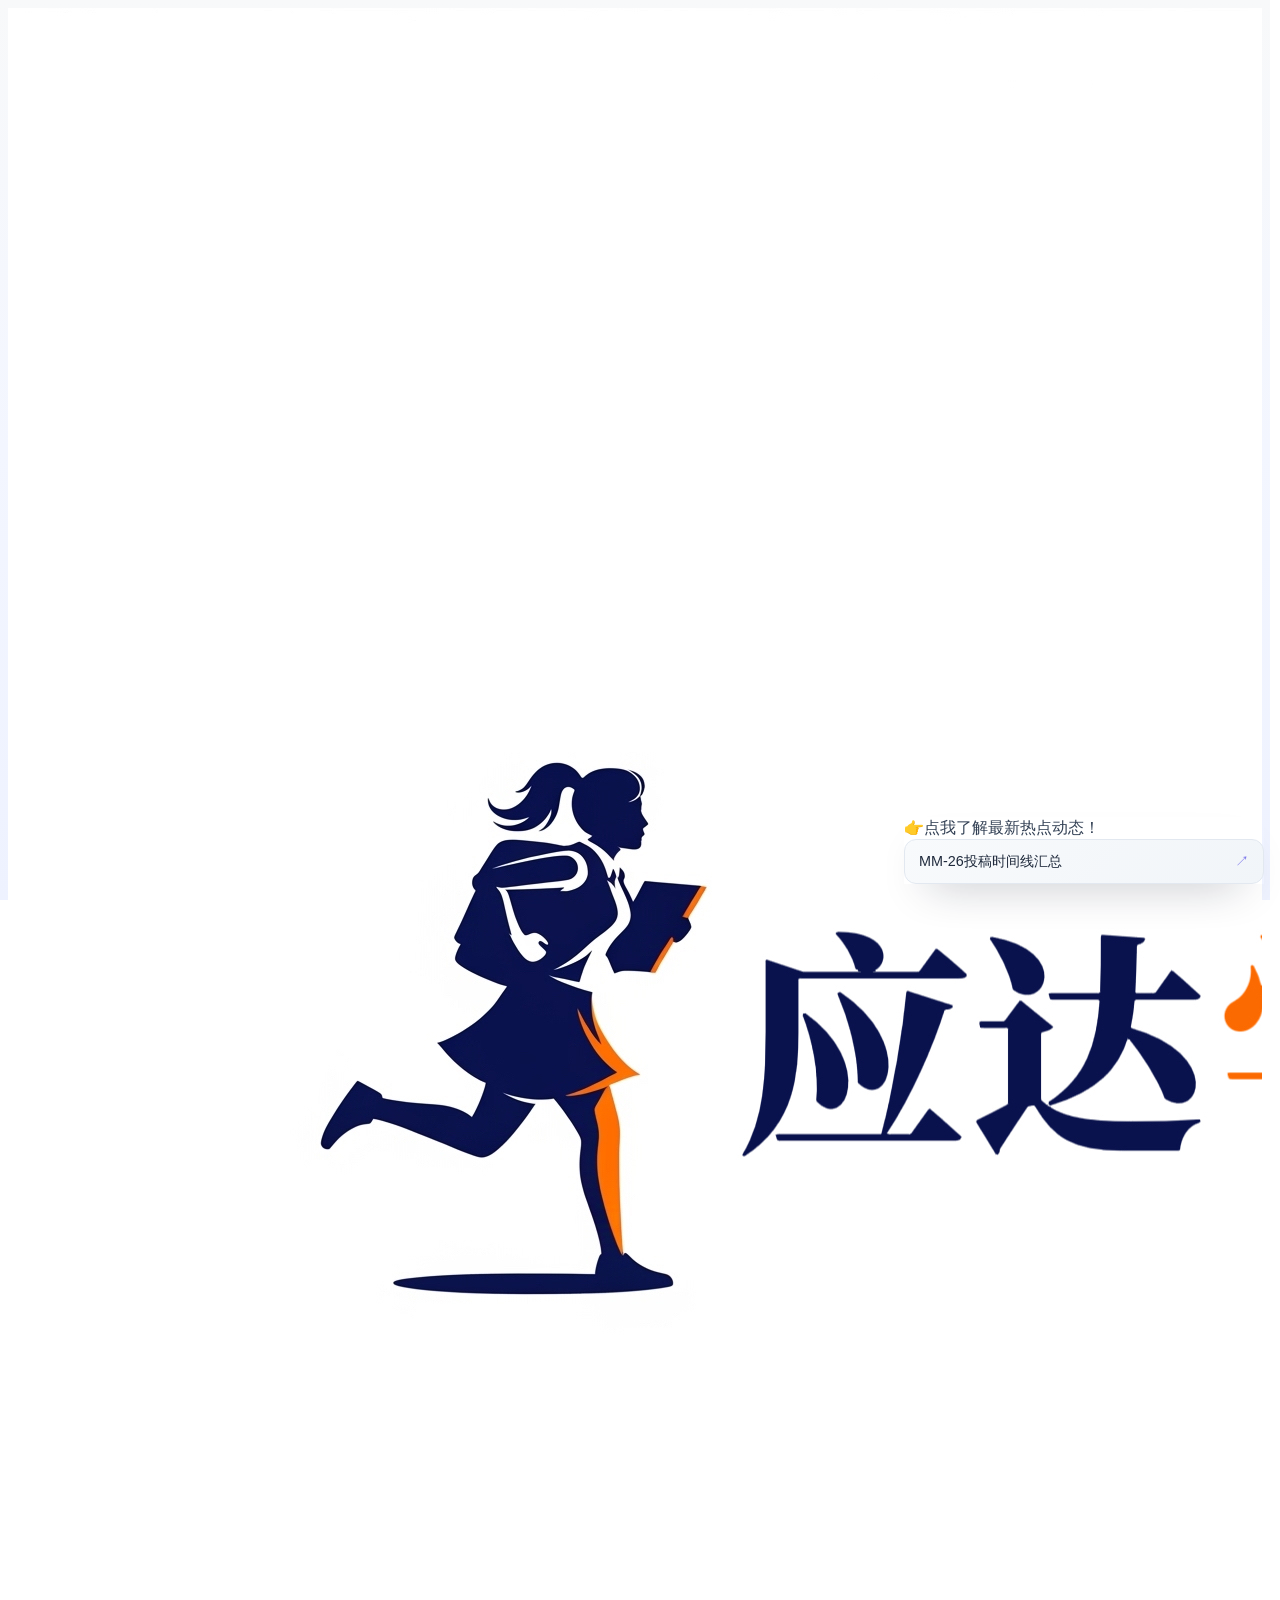
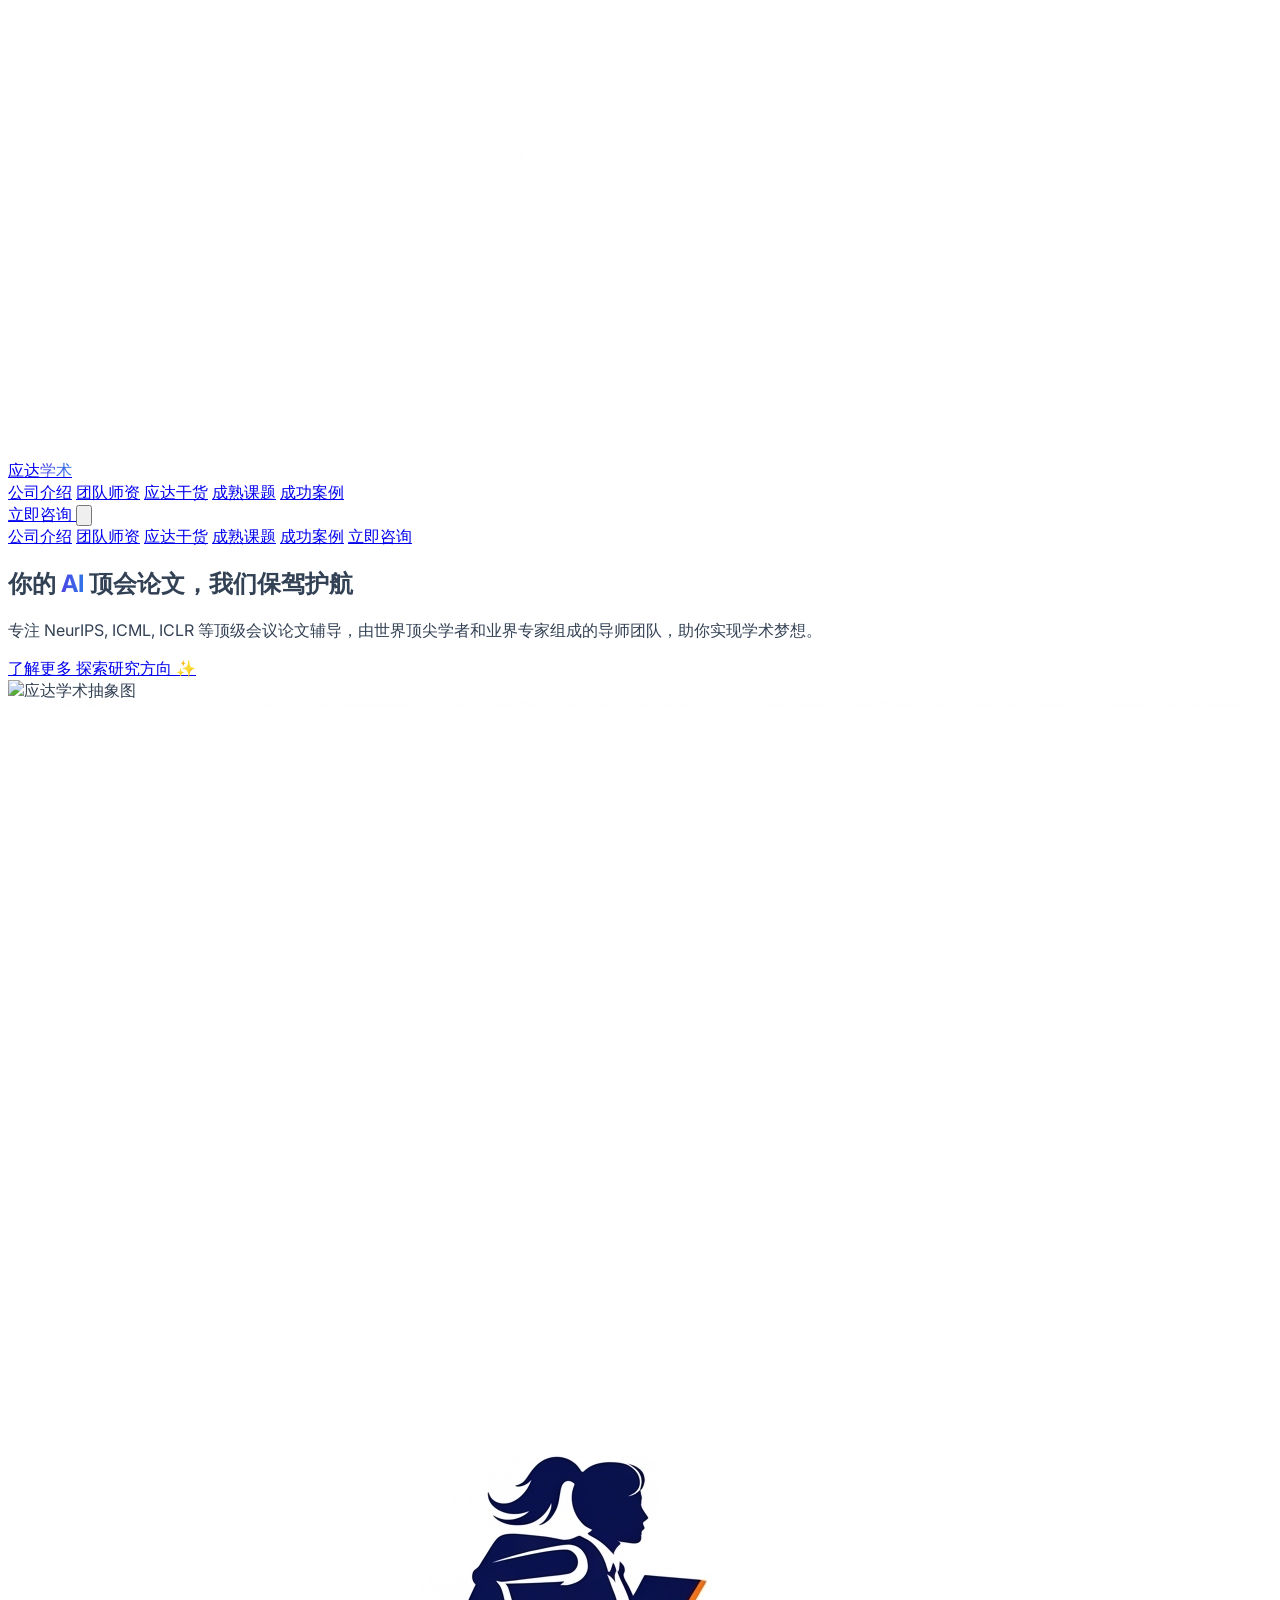
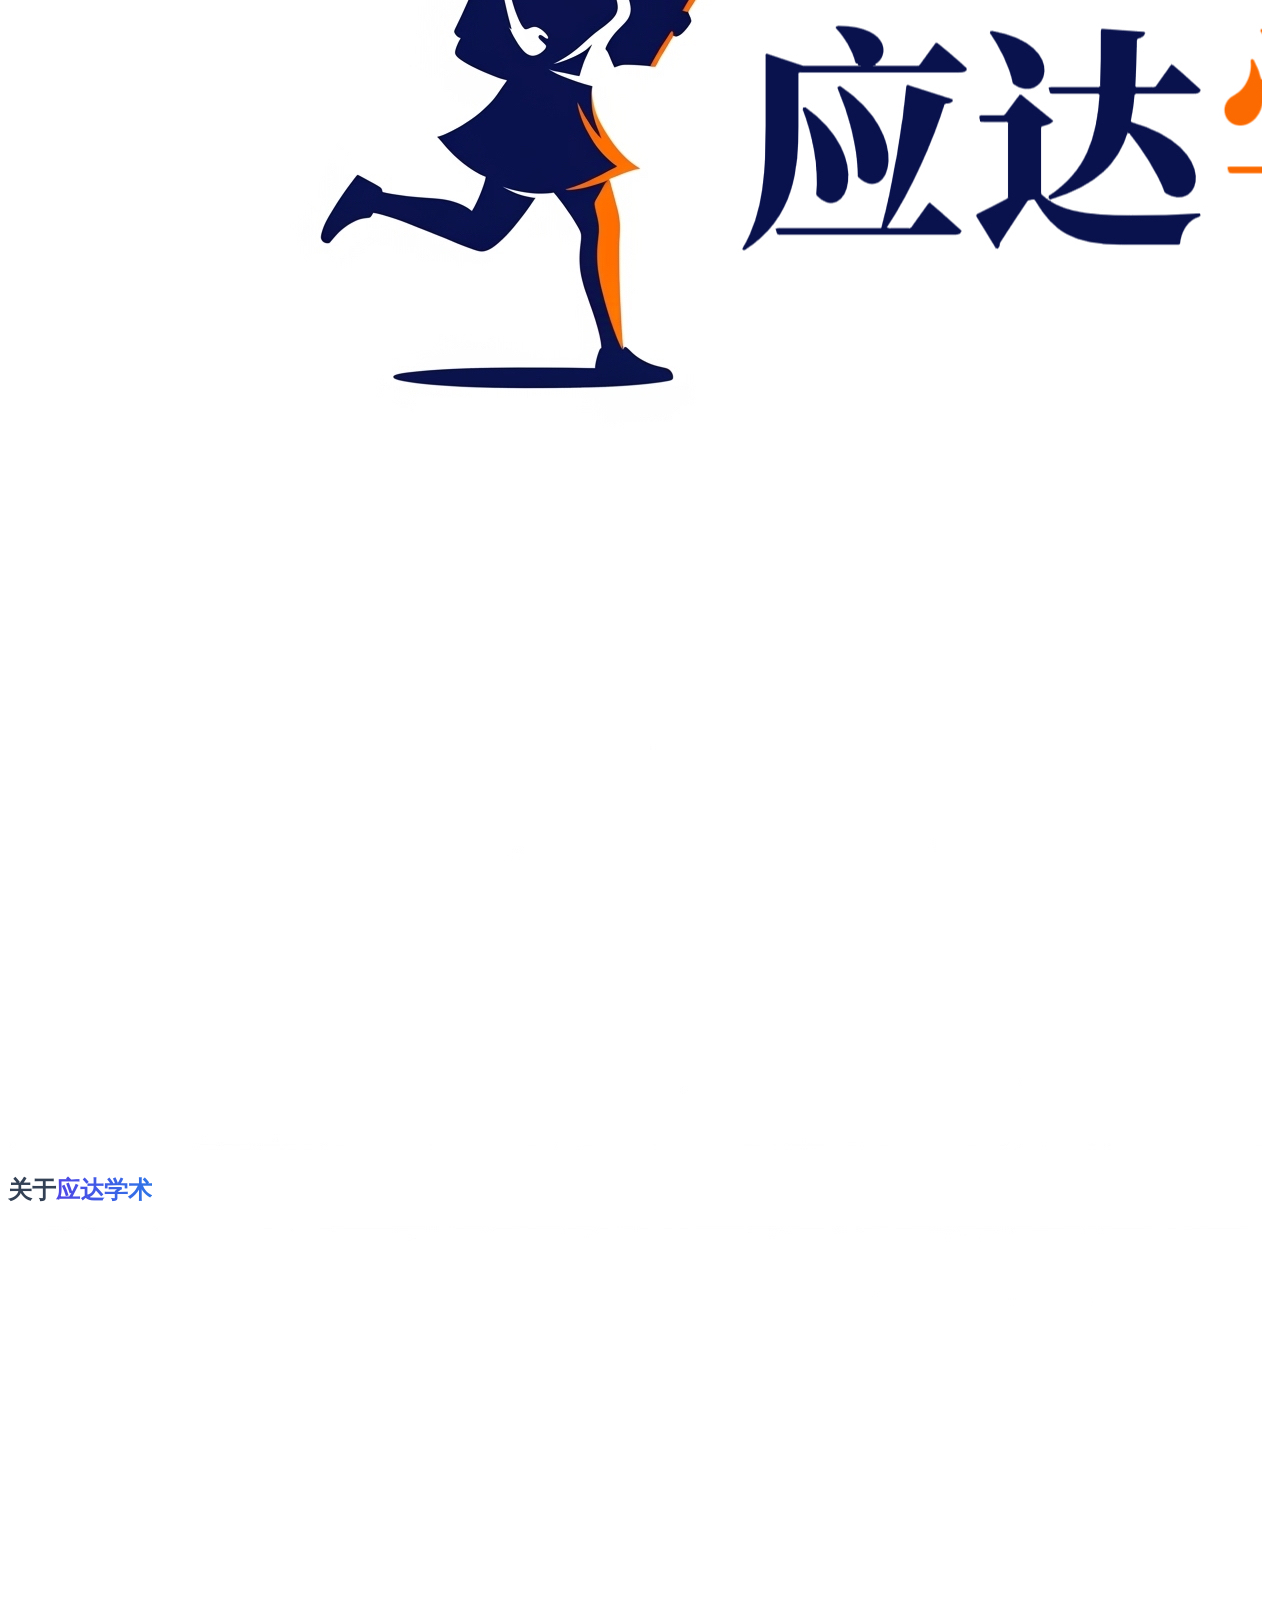
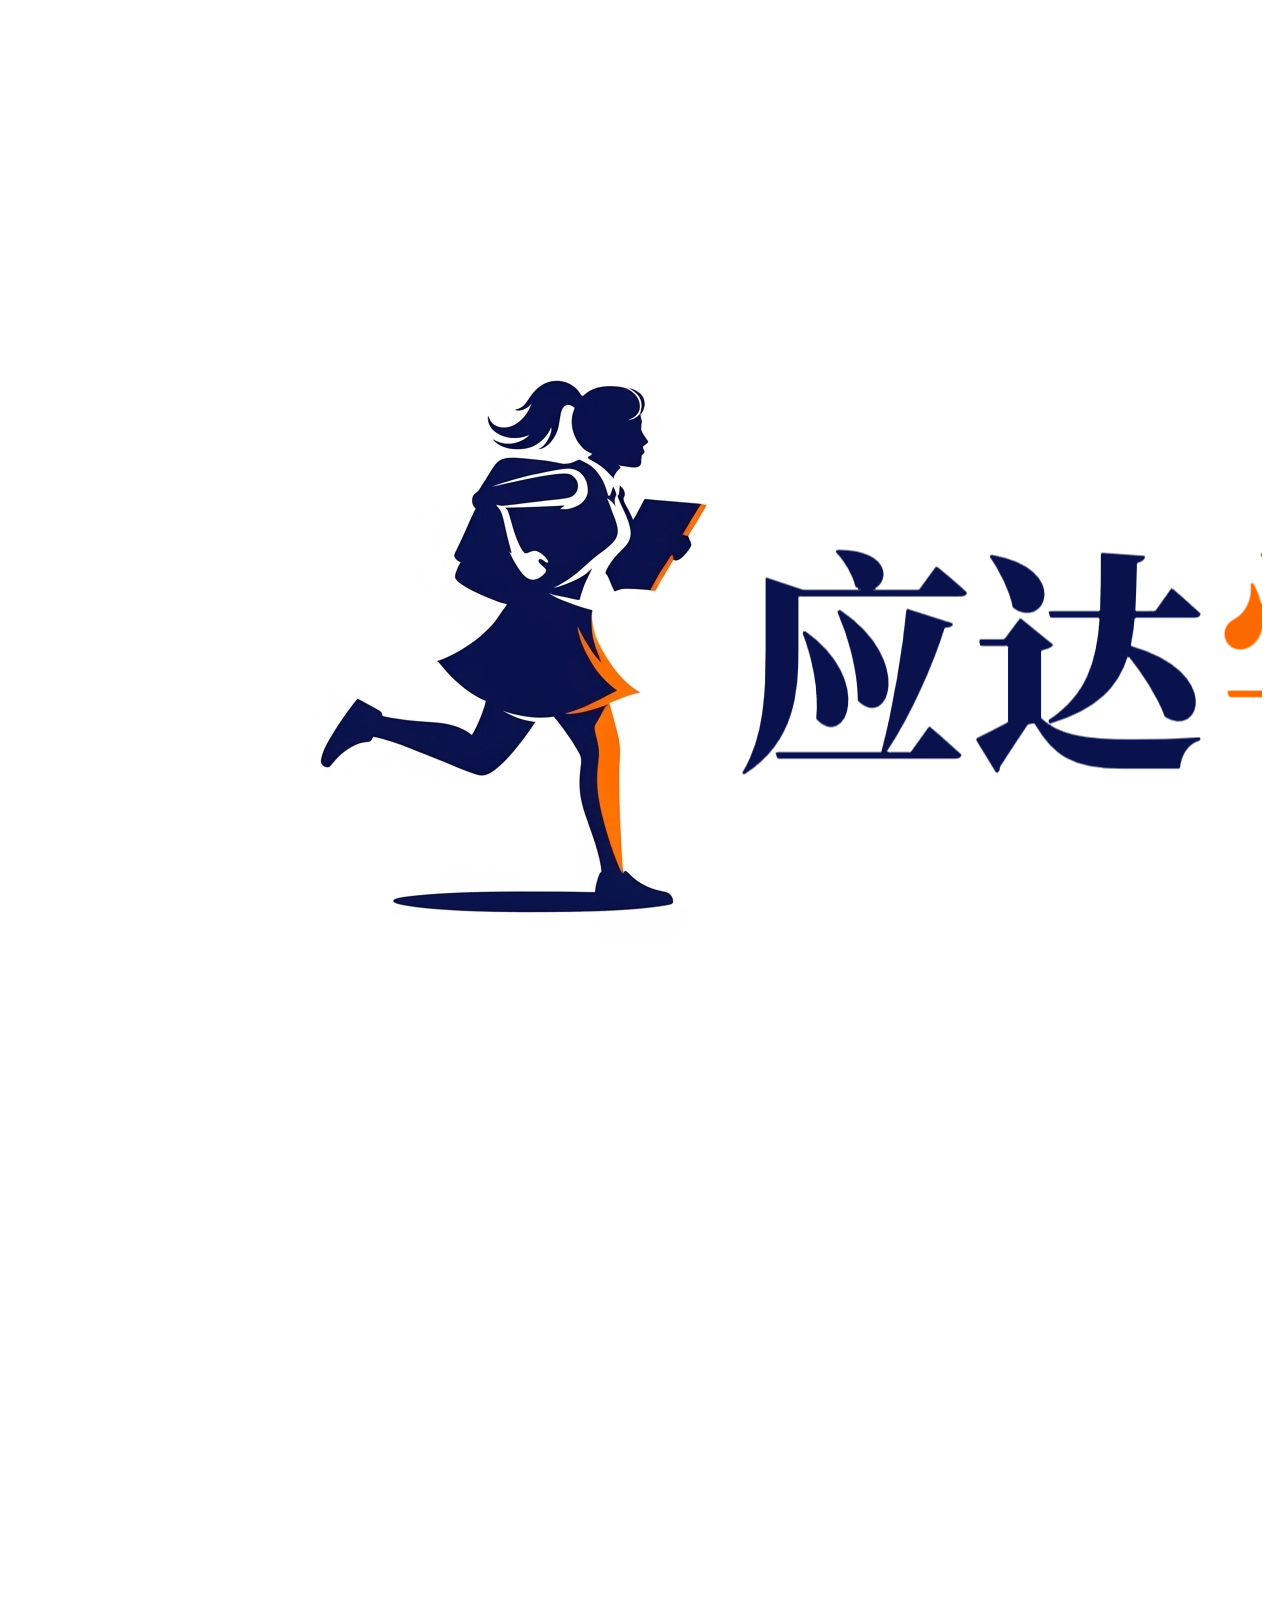
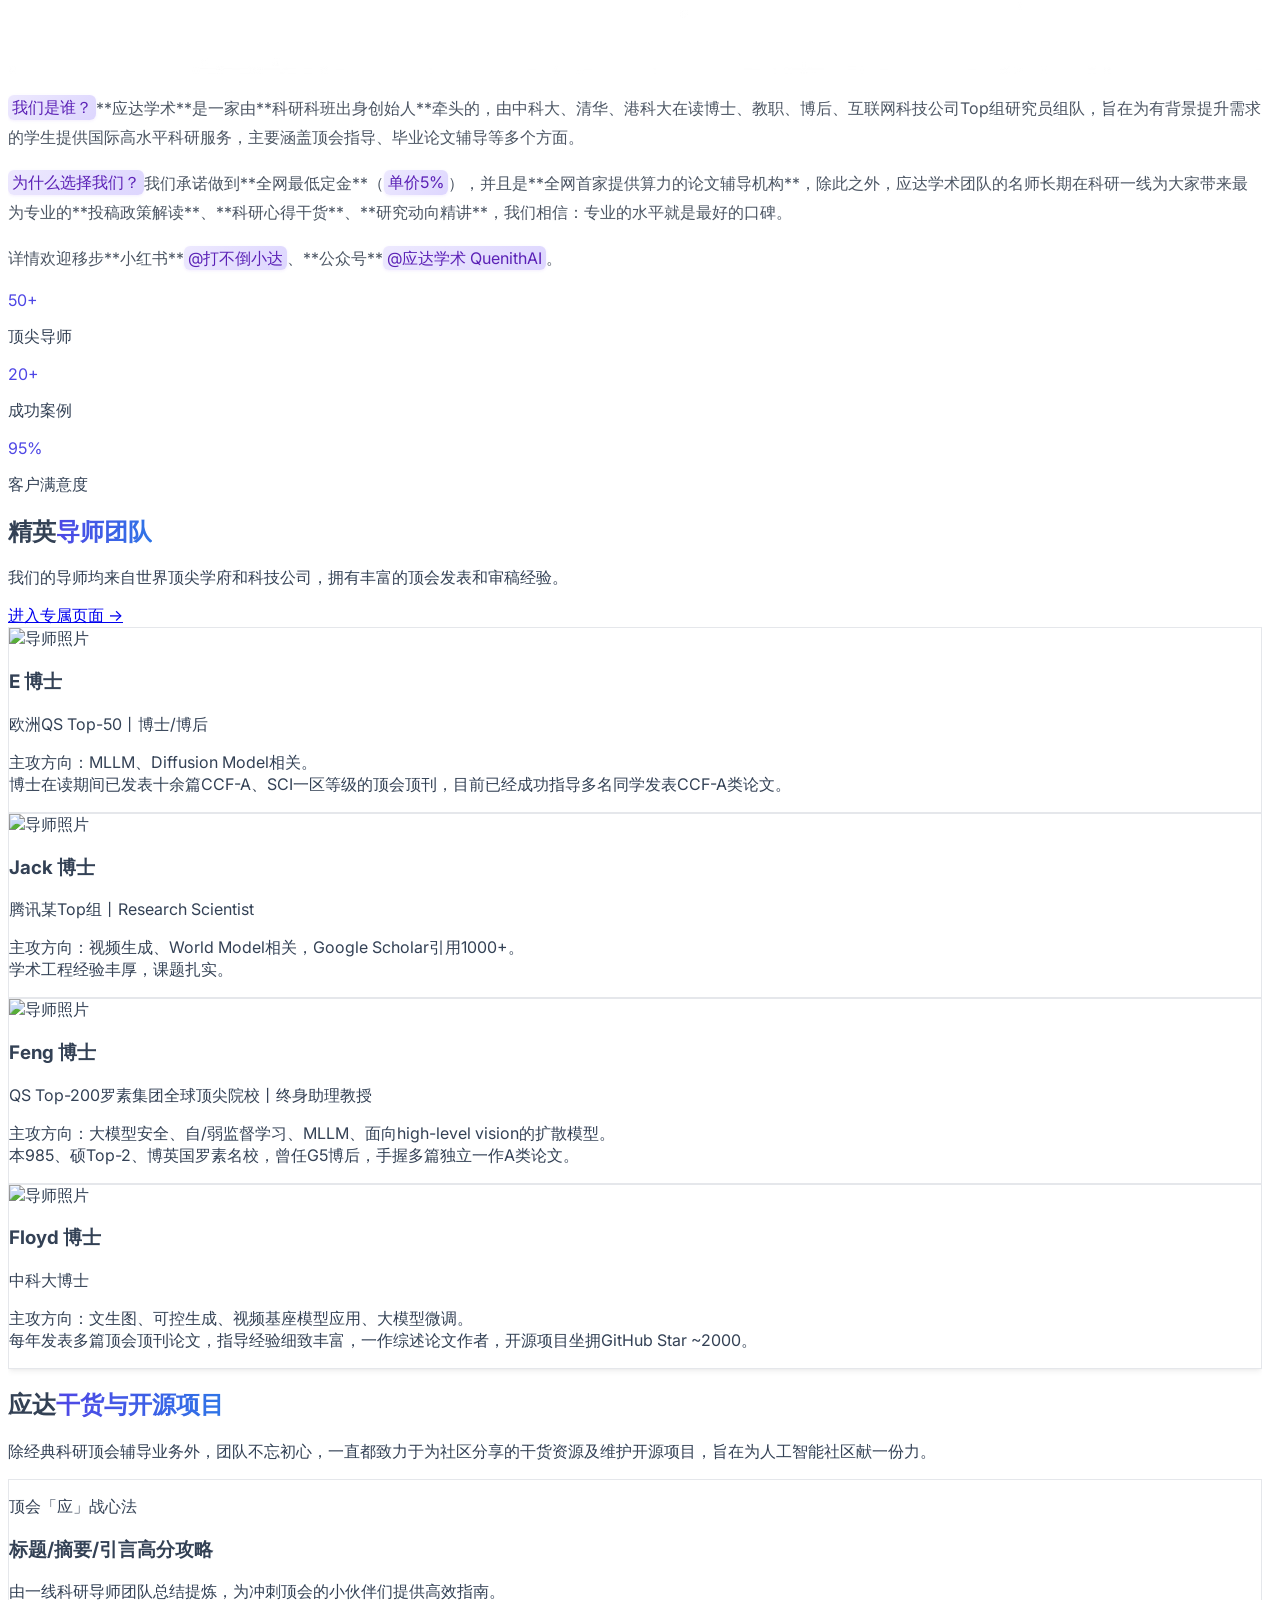
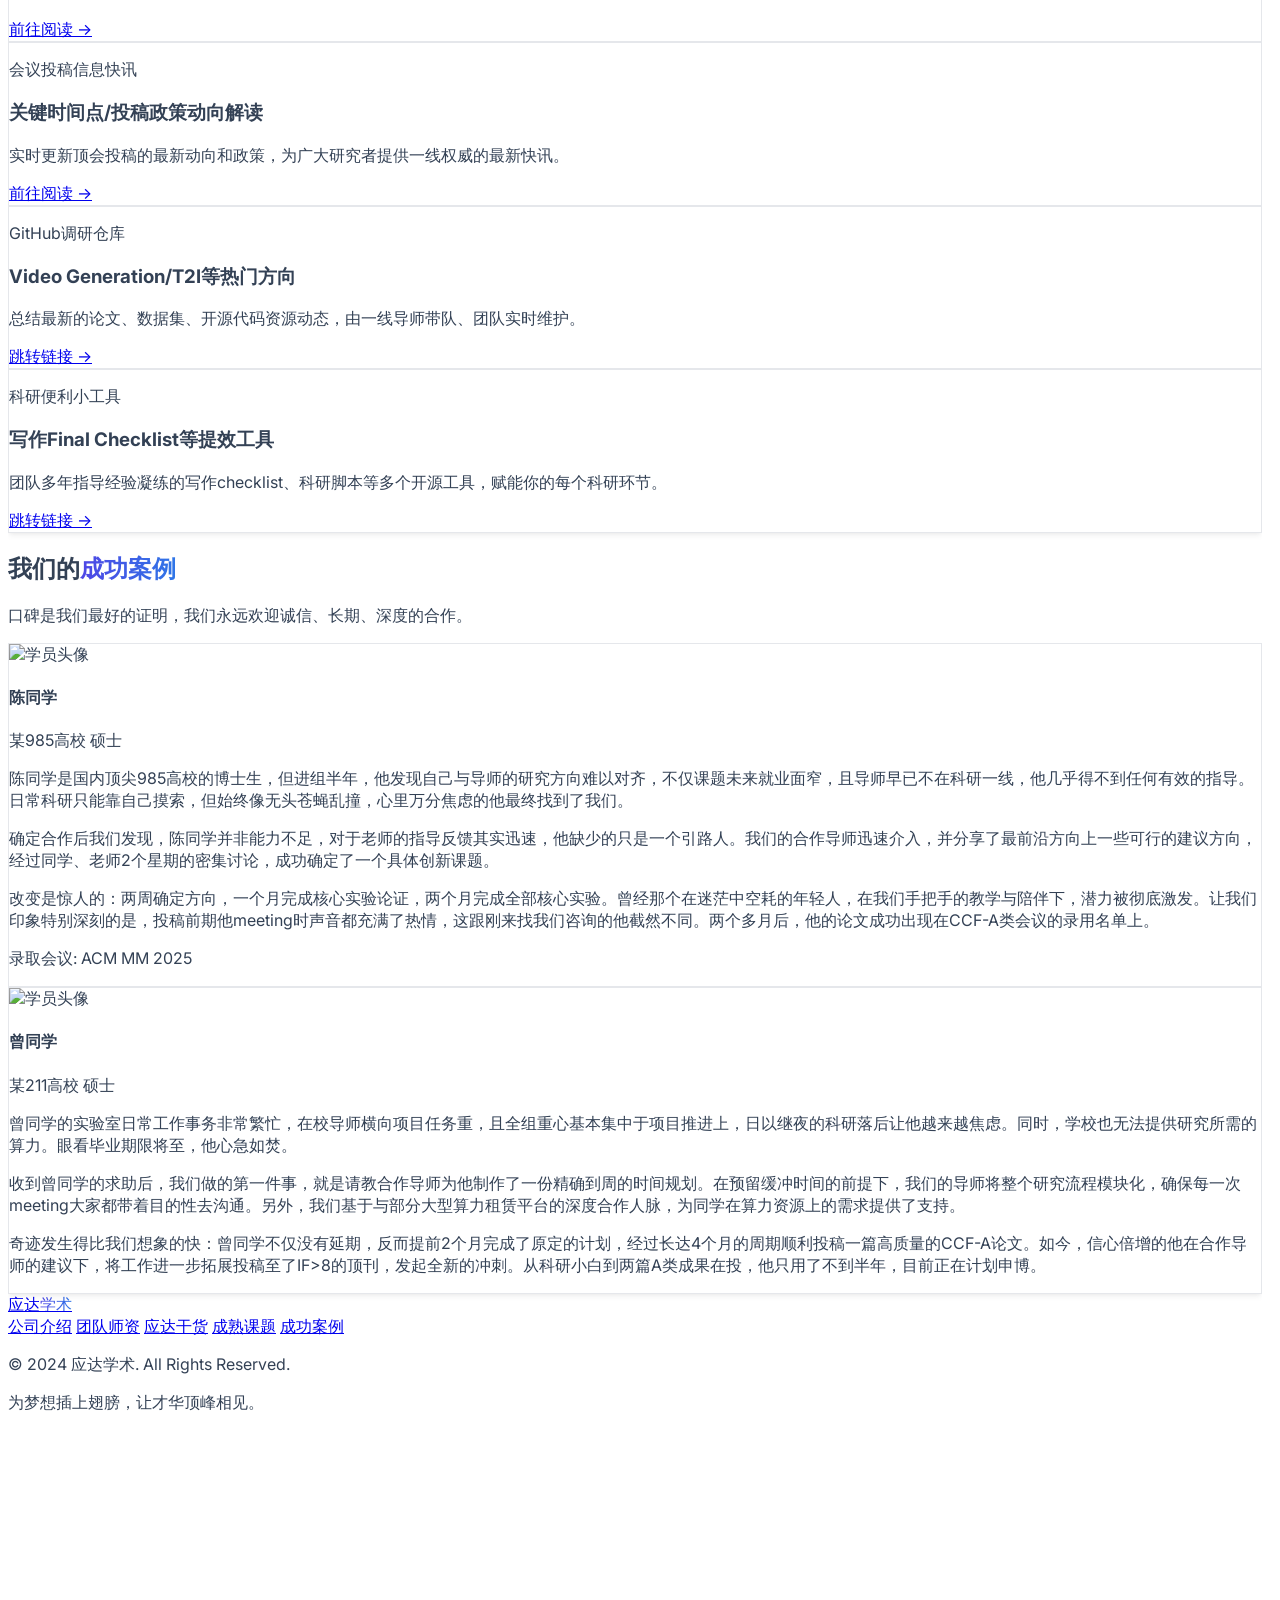
==== commit d110b9a1: "Update introduction" ====
--- a/index.html
+++ b/index.html
@@ -16,6 +16,9 @@
     <!-- Lucide Icons -->
     <script src="https://unpkg.com/lucide-react@latest/dist/lucide-react.js"></script>
     <script src="https://unpkg.com/lucide@latest"></script>
+    <script src="https://cdn.jsdelivr.net/npm/marked/marked.min.js"></script>
+    <link rel="stylesheet" href="https://cdnjs.cloudflare.com/ajax/libs/highlight.js/11.9.0/styles/atom-one-light.min.css">
+    <script src="https://cdnjs.cloudflare.com/ajax/libs/highlight.js/11.9.0/highlight.min.js"></script>
 
 
     <style>
@@ -26,6 +29,7 @@
             background: linear-gradient(180deg, #f8f9fa 0%, #f3f6ff 50%, #eef2ff 100%);
             background-attachment: fixed;
             color: #334155; /* Dark slate text */
+            overflow-x: hidden;
         }
         /* Gentle page-load fade */
         body { opacity: 0; }
@@ -51,6 +55,26 @@
         /* Smooth scroll behavior */
         html {
             scroll-behavior: smooth;
+            scrollbar-gutter: stable;
+            scrollbar-width: thin;
+            scrollbar-color: #94a3b8 #e2e8f0;
+        }
+
+        /* Unified scrollbar style (vertical + horizontal) */
+        *::-webkit-scrollbar {
+            width: 10px;
+            height: 10px;
+        }
+        *::-webkit-scrollbar-track {
+            background: #e2e8f0;
+        }
+        *::-webkit-scrollbar-thumb {
+            background: #94a3b8;
+            border-radius: 999px;
+            border: 2px solid #e2e8f0;
+        }
+        *::-webkit-scrollbar-thumb:hover {
+            background: #64748b;
         }
 
         /* Animation for elements fading in on scroll */
@@ -101,6 +125,38 @@
             background-size: 200% 200%;
             animation: gradientShift 8s ease-in-out infinite;
         }
+
+        /* About section markdown style (aligned with blogs highlight style) */
+        .about-markdown {
+            color: #4b5563;
+            line-height: 1.85;
+        }
+        .about-markdown p { margin-bottom: 1rem; }
+        .about-markdown strong {
+            font-weight: 600;
+            color: #1f2937;
+            background: linear-gradient(120deg, #a78bfa 0%, #c084fc 100%);
+            -webkit-background-clip: text;
+            -webkit-text-fill-color: transparent;
+            background-clip: text;
+        }
+        .about-markdown code:not(pre > code) {
+            background: linear-gradient(135deg, #ede9fe 0%, #ddd6fe 100%);
+            color: #5b21b6;
+            padding: 0.2em 0.5em;
+            margin: 0 0.08em;
+            font-size: 85%;
+            border-radius: 6px;
+            font-weight: 500;
+            box-shadow: 0 1px 3px rgba(139, 92, 246, 0.1);
+        }
+        .about-markdown mark {
+            background: linear-gradient(135deg, #ede9fe 0%, #ddd6fe 100%);
+            color: #5b21b6;
+            padding: 0.15em 0.25em;
+            border-radius: 6px;
+            box-shadow: 0 1px 3px rgba(139, 92, 246, 0.1);
+        }
         @keyframes gradientShift {
             0% { background-position: 0% 50%; }
             50% { background-position: 100% 50%; }
@@ -172,6 +228,283 @@
             25%     { transform: translate(20px, -30px) scale(1.05); }
             50%     { transform: translate(-15px, 10px) scale(0.98); }
             75%     { transform: translate(10px, 25px) scale(1.03); }
+        }
+
+        /* Floating news panel */
+        #floating-news {
+            position: fixed;
+            right: 1rem;
+            bottom: 1rem;
+            z-index: 40;
+            width: min(360px, calc(100vw - 2rem));
+        }
+
+        .floating-news-panel {
+            box-shadow: 0 20px 45px -25px rgba(15, 23, 42, 0.45);
+            transform-origin: bottom right;
+            transition: transform 280ms cubic-bezier(0.22, 1, 0.36, 1), opacity 220ms ease;
+        }
+
+        .floating-news-panel.is-minimized {
+            opacity: 0;
+            transform: translateY(16px) scale(0.94);
+            pointer-events: none;
+        }
+
+        .floating-news-fab {
+            transition: transform 240ms cubic-bezier(0.22, 1, 0.36, 1), opacity 220ms ease;
+        }
+
+        .floating-news-fab.is-hidden {
+            opacity: 0;
+            transform: translateY(12px) scale(0.96);
+            pointer-events: none;
+        }
+
+        .floating-news-hint {
+            position: fixed;
+            left: 0;
+            top: 0;
+            font-size: 0.75rem;
+            line-height: 1;
+            color: #ffffff;
+            background: rgba(30, 41, 59, 0.92);
+            border-radius: 999px;
+            padding: 0.4rem 0.7rem;
+            box-shadow: 0 10px 24px -18px rgba(15, 23, 42, 0.7);
+            opacity: 0;
+            transform: translate(-50%, -100%) translateY(6px) scale(0.96);
+            pointer-events: none;
+            transition: opacity 180ms ease, transform 220ms cubic-bezier(0.22, 1, 0.36, 1);
+            z-index: 60;
+        }
+
+        .floating-news-hint.is-visible {
+            opacity: 1;
+            transform: translate(-50%, -100%) translateY(0) scale(1);
+        }
+
+        .floating-news-title-btn {
+            width: 100%;
+            display: flex;
+            align-items: center;
+            justify-content: space-between;
+            gap: 0.75rem;
+            text-align: left;
+            border: 1px solid #e2e8f0;
+            background: linear-gradient(135deg, #f8fafc 0%, #f1f5f9 100%);
+            color: #1e293b;
+            border-radius: 0.75rem;
+            padding: 0.75rem 0.875rem;
+            font-size: 0.9rem;
+            font-weight: 500;
+            transition: transform 220ms cubic-bezier(0.22, 1, 0.36, 1), box-shadow 220ms ease, border-color 220ms ease, background-color 220ms ease;
+        }
+
+        .floating-news-title-btn .title-text {
+            flex: 1;
+            min-width: 0;
+            overflow: hidden;
+            white-space: nowrap;
+            text-overflow: ellipsis;
+        }
+
+        .floating-news-title-btn .title-arrow {
+            color: #4f46e5;
+            opacity: 0.7;
+            transition: transform 220ms ease, opacity 220ms ease;
+        }
+
+        .floating-news-title-btn:hover {
+            border-color: #a5b4fc;
+            background: linear-gradient(135deg, #eef2ff 0%, #e0f2fe 100%);
+            box-shadow: 0 10px 24px -16px rgba(79, 70, 229, 0.55);
+            transform: translateY(-3px) scale(1.01);
+        }
+
+        .floating-news-title-btn:hover .title-arrow {
+            transform: translateX(2px);
+            opacity: 1;
+        }
+
+        .floating-news-title-btn.is-clicking {
+            border-color: #6366f1;
+            background: linear-gradient(135deg, #e0e7ff 0%, #e0f2fe 100%);
+            box-shadow: 0 14px 28px -18px rgba(79, 70, 229, 0.7);
+            animation: floatingNewsItemClick 180ms cubic-bezier(0.22, 1, 0.36, 1) both;
+        }
+
+        .floating-news-title-btn.is-clicking .title-arrow {
+            opacity: 1;
+            transform: translateX(4px);
+        }
+
+        .floating-news-markdown {
+            color: #1f2937;
+            line-height: 1.42;
+            max-width: none;
+        }
+
+        .floating-news-markdown h1,
+        .floating-news-markdown h2,
+        .floating-news-markdown h3 {
+            color: #111827;
+            font-weight: 700;
+            margin-top: 1.15em;
+            margin-bottom: 0.55em;
+            position: relative;
+            scroll-margin-top: 2rem;
+        }
+
+        .floating-news-markdown h1 {
+            font-size: 2.1rem;
+            line-height: 1.2;
+            background: linear-gradient(135deg, #667eea 0%, #764ba2 100%);
+            -webkit-background-clip: text;
+            -webkit-text-fill-color: transparent;
+            background-clip: text;
+        }
+
+        .floating-news-markdown h2 {
+            font-size: 1.55rem;
+            line-height: 1.3;
+            color: #4f46e5;
+            padding-bottom: 0.5rem;
+            border-bottom: 2px solid #e0e7ff;
+        }
+
+        .floating-news-markdown h3 {
+            font-size: 1.25rem;
+            line-height: 1.4;
+            color: #6366f1;
+        }
+
+        .floating-news-markdown p {
+            margin-bottom: 0.55em;
+            line-height: 1.42 !important;
+            text-align: justify;
+        }
+
+        .floating-news-markdown strong {
+            font-weight: 600;
+            color: #1f2937;
+            background: linear-gradient(120deg, #a78bfa 0%, #c084fc 100%);
+            -webkit-background-clip: text;
+            -webkit-text-fill-color: transparent;
+            background-clip: text;
+        }
+
+        .floating-news-markdown em {
+            font-style: italic;
+            color: #4b5563;
+        }
+
+        .floating-news-markdown a {
+            color: #4f46e5;
+            text-decoration: none;
+            font-weight: 500;
+            background: linear-gradient(120deg, #4f46e5, #06b6d4);
+            background-size: 0% 2px;
+            background-repeat: no-repeat;
+            background-position: left bottom;
+            transition: all 0.3s ease;
+            padding-bottom: 1px;
+        }
+
+        .floating-news-markdown a:hover {
+            background-size: 100% 2px;
+            color: #06b6d4;
+        }
+
+        .floating-news-markdown ul,
+        .floating-news-markdown ol {
+            padding-left: 2em;
+            margin-bottom: 0.7em;
+        }
+
+        .floating-news-markdown li {
+            margin-bottom: 0.2em;
+            line-height: 1.4 !important;
+        }
+
+        .floating-news-markdown li::marker {
+            color: #6366f1;
+            font-weight: 600;
+        }
+
+        .floating-news-markdown blockquote {
+            padding: 0.95em 1.2em;
+            border-left: 4px solid #6366f1;
+            background: linear-gradient(135deg, #f8fafc 0%, #f1f5f9 100%);
+            color: #475569;
+            font-style: italic;
+            line-height: 1.42 !important;
+            margin: 0.75em 0;
+            border-radius: 0 8px 8px 0;
+            box-shadow: 0 2px 8px rgba(0, 0, 0, 0.05);
+        }
+
+        .floating-news-markdown blockquote p:last-child {
+            margin-bottom: 0;
+        }
+
+        .floating-news-markdown pre {
+            background: linear-gradient(135deg, #f8fafc 0%, #f1f5f9 100%);
+            padding: 1.5rem;
+            border-radius: 12px;
+            font-size: 0.9em;
+            line-height: 1.6;
+            margin: 2em 0;
+            overflow-x: auto;
+            border: 1px solid #e2e8f0;
+            box-shadow: 0 4px 12px rgba(0, 0, 0, 0.05);
+            position: relative;
+        }
+
+        .floating-news-markdown pre::before {
+            content: '';
+            position: absolute;
+            top: 0;
+            left: 0;
+            right: 0;
+            height: 3px;
+            background: linear-gradient(90deg, #4f46e5, #06b6d4, #10b981);
+            border-radius: 12px 12px 0 0;
+        }
+
+        .floating-news-markdown code {
+            font-family: 'SFMono-Regular', 'Monaco', 'Inconsolata', 'Roboto Mono', monospace;
+        }
+
+        .floating-news-markdown code:not(pre > code) {
+            background: linear-gradient(135deg, #ede9fe 0%, #ddd6fe 100%);
+            color: #5b21b6;
+            padding: 0.3em 0.6em;
+            margin: 0 0.1em;
+            font-size: 85%;
+            border-radius: 6px;
+            font-weight: 500;
+            box-shadow: 0 1px 3px rgba(139, 92, 246, 0.1);
+        }
+
+        .floating-news-markdown mark {
+            background: linear-gradient(135deg, #ede9fe 0%, #ddd6fe 100%);
+            color: #5b21b6;
+            padding: 0.15em 0.25em;
+            border-radius: 6px;
+            box-shadow: 0 1px 3px rgba(139, 92, 246, 0.1);
+        }
+
+        @keyframes floatingNewsItemClick {
+            0% {
+                transform: translateY(0) scale(1);
+            }
+            45% {
+                transform: translateY(-2px) scale(1.015);
+            }
+            100% {
+                transform: translateY(0) scale(0.995);
+            }
         }
     </style>
 </head>
@@ -269,12 +602,7 @@
                                 <img src="assets/logo_run_cn.png" alt="应达学术 Logo" class="w-8 h-8 md:w-9 md:h-9 rounded-full object-cover">
                             </span>
                         </div>
-                        <p class="text-gray-600 mb-4 leading-relaxed">
-                            应达学术是一家由科研科班出身创始人牵头的，由中科大、清华、港科大在读博士、教职、博后、互联网科技公司Top组研究员组队，旨在为有背景提升需求的学生提供国际高水平科研服务，主要涵盖顶会指导、毕业论文辅导、代码复现等多个方面。
-                        </p>
-                        <p class="text-gray-600 mb-6 leading-relaxed">
-                            我们的使命是打破信息壁垒，将最前沿的科研经验和最专业的学术指导带给每一位有志于在AI领域深耕的学子，帮助他们建立坚实的科研能力，聚焦于每一位学子的背景提升。
-                        </p>
+                        <div id="about-markdown-content" class="about-markdown mb-6"></div>
                         <div class="flex space-x-6">
                             <div class="text-center">
                                 <p class="text-3xl font-bold gradient-text">50+</p>
@@ -481,6 +809,41 @@
         </div>
     </div>
 
+    <!-- Floating News -->
+    <div id="floating-news" class="fixed right-4 bottom-4 z-40 w-[360px] max-w-[calc(100vw-2rem)] relative">
+        <button id="floating-news-fab" class="floating-news-fab is-hidden absolute right-0 bottom-0 w-full rounded-xl border border-indigo-200 bg-white/95 backdrop-blur px-4 py-3 text-left text-sm font-semibold text-indigo-700 shadow-lg">
+            <span class="inline-flex items-center gap-2">
+                <i data-lucide="newspaper" class="w-4 h-4"></i>
+                👉点我了解最新热点动态！
+            </span>
+        </button>
+        <div id="floating-news-hint" class="floating-news-hint" aria-hidden="true">最小化</div>
+
+        <section id="floating-news-panel" class="floating-news-panel absolute right-0 bottom-0 w-full rounded-2xl border border-indigo-100 bg-white/95 backdrop-blur overflow-hidden">
+            <div id="floating-news-header-trigger" class="flex items-center justify-between px-4 py-3 border-b border-slate-200/80 bg-gradient-to-r from-indigo-50 to-cyan-50 cursor-pointer select-none hover:from-indigo-100 hover:to-cyan-100 transition-colors" role="button" tabindex="0" aria-label="最小化新闻面板">
+                <span class="text-sm font-semibold text-slate-800">👉点我了解最新热点动态！</span>
+                <span class="p-1.5 rounded-md text-slate-500 pointer-events-none" aria-hidden="true">
+                    <i data-lucide="minus" class="w-4 h-4"></i>
+                </span>
+            </div>
+
+            <div id="floating-news-list" class="p-3 space-y-2 max-h-[360px] overflow-y-auto"></div>
+        </section>
+    </div>
+
+    <div id="floating-news-modal" class="fixed inset-0 z-50 flex items-center justify-center p-4 modal-hidden">
+        <div id="floating-news-modal-backdrop" class="modal-backdrop fixed inset-0 bg-slate-900/35 backdrop-blur-sm"></div>
+        <div class="modal-content relative z-10 w-full max-w-3xl max-h-[82vh] rounded-2xl border border-slate-200 bg-white shadow-2xl overflow-hidden flex flex-col">
+            <div class="flex items-center justify-between px-6 py-4 border-b border-slate-200 bg-gradient-to-r from-indigo-50 to-cyan-50">
+                <h3 id="floating-news-modal-title" class="text-lg font-semibold text-slate-900"></h3>
+                <button id="floating-news-modal-close" class="p-2 rounded-md text-slate-500 hover:text-slate-700 hover:bg-white/80 transition-colors" aria-label="关闭新闻详情">
+                    <i data-lucide="x" class="w-5 h-5"></i>
+                </button>
+            </div>
+            <article id="floating-news-modal-content" class="floating-news-markdown p-6 text-sm text-slate-700 overflow-y-auto"></article>
+        </div>
+    </div>
+
     <script>
         // Page load fade-in
         document.addEventListener('DOMContentLoaded', () => {
@@ -557,6 +920,201 @@
         const modalLoader = document.getElementById('modal-loader');
         const modalGenerateBtn = document.getElementById('modal-generate-btn');
 
+        // --- Floating News ---
+        // 手动更新这里即可维护首页悬浮新闻：
+        // 1) 修改 title 作为标题列表文案
+        // 2) 修改 content 作为点开后全文内容（支持换行）
+        const floatingNewsItems = [
+            {
+                id: '2026-03-09-mm26-timeline',
+                title: 'MM-26投稿时间线汇总',
+                content: `
+                
+👋 大家好，我们是应达学术团队。
+                
+👋 距离MM-26截止还剩24天左右！小达帮大家总结了今年MM-26的最新timeline，正在准备投稿的宝子们别忘了check一下～
+
+# 时间线
+
+❶ 摘要（政策）：**3月25日**；
+
+❷ 正文：**4月1日**；
+
+❸ 补充材料：**4月8日**；
+
+❹ Rebuttal：**6月4日**；
+
+❺ Camera-Ready：**8月6日**。   
+
+⚠️ 官方目前的公告是**摘要后禁止更改作者顺序**，只能修改typo。
+
+⚠️ 模板规定**正文长度为6～8页**，参考文献**最多2页**。
+
+⚠️ 今年首次设立**专门的补充材料deadline**，单独提交，投稿的小伙伴们又有**一周**的额外时间准备啦～
+
+🙋‍♀️ 近期会进一步为大家总结**MM-26 vs. MM-25的最新政策规定变动和对比**，有正在的投稿的小伙伴们不要错过啦！
+
+🙋‍♀️ 最后预祝大家投稿顺利！
+                
+                `
+            },
+        ];
+
+        const floatingNewsFab = document.getElementById('floating-news-fab');
+        const floatingNewsPanel = document.getElementById('floating-news-panel');
+        const floatingNewsHeaderTrigger = document.getElementById('floating-news-header-trigger');
+        const floatingNewsHint = document.getElementById('floating-news-hint');
+        const floatingNewsList = document.getElementById('floating-news-list');
+        const floatingNewsModal = document.getElementById('floating-news-modal');
+        const floatingNewsModalBackdrop = document.getElementById('floating-news-modal-backdrop');
+        const floatingNewsModalClose = document.getElementById('floating-news-modal-close');
+        const floatingNewsModalTitle = document.getElementById('floating-news-modal-title');
+        const floatingNewsModalContent = document.getElementById('floating-news-modal-content');
+        let isFloatingNewsBodyLocked = false;
+        let floatingNewsPrevBodyOverflow = '';
+
+        const lockBodyForFloatingNewsModal = () => {
+            if (isFloatingNewsBodyLocked) return;
+            floatingNewsPrevBodyOverflow = document.body.style.overflow;
+            document.body.style.overflow = 'hidden';
+            isFloatingNewsBodyLocked = true;
+        };
+
+        const unlockBodyForFloatingNewsModal = () => {
+            if (!isFloatingNewsBodyLocked) return;
+            document.body.style.overflow = floatingNewsPrevBodyOverflow;
+            isFloatingNewsBodyLocked = false;
+        };
+
+        const closeFloatingNewsModal = () => {
+            if (!floatingNewsModal) return;
+            floatingNewsModal.classList.add('modal-hidden');
+            unlockBodyForFloatingNewsModal();
+        };
+
+        const openFloatingNewsModal = (item) => {
+            if (!floatingNewsModal || !floatingNewsModalTitle || !floatingNewsModalContent) return;
+            floatingNewsModalTitle.textContent = item.title;
+            const markdownText = String(item.content || '');
+            if (window.marked && typeof window.marked.parse === 'function') {
+                floatingNewsModalContent.innerHTML = window.marked.parse(markdownText);
+                if (window.hljs) {
+                    floatingNewsModalContent.querySelectorAll('pre code').forEach((block) => {
+                        window.hljs.highlightElement(block);
+                    });
+                }
+            } else {
+                const escaped = markdownText
+                    .replace(/&/g, '&amp;')
+                    .replace(/</g, '&lt;')
+                    .replace(/>/g, '&gt;')
+                    .replace(/"/g, '&quot;')
+                    .replace(/'/g, '&#39;')
+                    .replace(/\n/g, '<br>');
+                floatingNewsModalContent.innerHTML = `<p>${escaped}</p>`;
+            }
+
+            floatingNewsModal.classList.remove('modal-hidden');
+            lockBodyForFloatingNewsModal();
+        };
+
+        const renderFloatingNews = () => {
+            floatingNewsList.innerHTML = '';
+            floatingNewsItems.forEach((item) => {
+                const button = document.createElement('button');
+                button.type = 'button';
+                button.className = 'floating-news-title-btn';
+                button.setAttribute('aria-label', `查看新闻：${item.title}`);
+
+                const titleText = document.createElement('span');
+                titleText.className = 'title-text';
+                titleText.textContent = item.title;
+
+                const arrow = document.createElement('span');
+                arrow.className = 'title-arrow';
+                arrow.setAttribute('aria-hidden', 'true');
+                arrow.textContent = '↗';
+
+                button.appendChild(titleText);
+                button.appendChild(arrow);
+                button.addEventListener('click', () => {
+                    if (button.classList.contains('is-clicking')) return;
+                    button.classList.add('is-clicking');
+                    window.setTimeout(() => {
+                        button.classList.remove('is-clicking');
+                        openFloatingNewsModal(item);
+                    }, 180);
+                });
+                floatingNewsList.appendChild(button);
+            });
+        };
+
+        if (floatingNewsFab && floatingNewsPanel && floatingNewsList) {
+            renderFloatingNews();
+
+            const showFloatingNewsHint = (text, anchorEl) => {
+                if (!floatingNewsHint || !anchorEl) return;
+                const rect = anchorEl.getBoundingClientRect();
+                const top = Math.max(8, rect.top - 8);
+                const left = Math.min(window.innerWidth - 12, Math.max(12, rect.left + rect.width / 2));
+                floatingNewsHint.style.left = `${left}px`;
+                floatingNewsHint.style.top = `${top}px`;
+                floatingNewsHint.textContent = text;
+                floatingNewsHint.classList.add('is-visible');
+            };
+
+            const hideFloatingNewsHint = () => {
+                if (!floatingNewsHint) return;
+                floatingNewsHint.classList.remove('is-visible');
+            };
+
+            const bindHoverHint = (el, text) => {
+                if (!el) return;
+                el.addEventListener('mouseenter', () => showFloatingNewsHint(text, el));
+                el.addEventListener('mouseleave', hideFloatingNewsHint);
+                el.addEventListener('focus', () => showFloatingNewsHint(text, el));
+                el.addEventListener('blur', hideFloatingNewsHint);
+            };
+
+            bindHoverHint(floatingNewsHeaderTrigger, '最小化');
+            bindHoverHint(floatingNewsFab, '最大化');
+
+            const minimizeFloatingNewsPanel = () => {
+                hideFloatingNewsHint();
+                floatingNewsPanel.classList.add('is-minimized');
+                window.setTimeout(() => {
+                    floatingNewsFab.classList.remove('is-hidden');
+                }, 120);
+            };
+
+            if (floatingNewsHeaderTrigger) {
+                floatingNewsHeaderTrigger.addEventListener('click', minimizeFloatingNewsPanel);
+                floatingNewsHeaderTrigger.addEventListener('keydown', (event) => {
+                    if (event.key === 'Enter' || event.key === ' ') {
+                        event.preventDefault();
+                        minimizeFloatingNewsPanel();
+                    }
+                });
+            }
+
+            floatingNewsFab.addEventListener('click', () => {
+                hideFloatingNewsHint();
+                floatingNewsFab.classList.add('is-hidden');
+                floatingNewsPanel.classList.remove('is-minimized');
+            });
+        }
+
+        if (floatingNewsModal && floatingNewsModalBackdrop && floatingNewsModalClose) {
+            floatingNewsModalBackdrop.addEventListener('click', closeFloatingNewsModal);
+            floatingNewsModalClose.addEventListener('click', closeFloatingNewsModal);
+
+            document.addEventListener('keydown', (event) => {
+                if (event.key === 'Escape' && !floatingNewsModal.classList.contains('modal-hidden')) {
+                    closeFloatingNewsModal();
+                }
+            });
+        }
+
         if (showResearchSuggesterBtn && showResearchSuggesterBtn.tagName === 'BUTTON') {
             showResearchSuggesterBtn.addEventListener('click', () => {
                 modalTitle.textContent = 'AI 为您生成的研究方向';
@@ -568,6 +1126,29 @@
                 modalGenerateBtn.onclick = handleGenerateResearch;
                 showModal();
             });
+        }
+
+        // --- About markdown block ---
+        const aboutMarkdownEl = document.getElementById('about-markdown-content');
+        if (aboutMarkdownEl) {
+            const aboutMarkdownSource = `
+==我们是谁？==**应达学术**是一家由**科研科班出身创始人**牵头的，由中科大、清华、港科大在读博士、教职、博后、互联网科技公司Top组研究员组队，旨在为有背景提升需求的学生提供国际高水平科研服务，主要涵盖顶会指导、毕业论文辅导等多个方面。
+
+==为什么选择我们？==我们承诺做到**全网最低定金**（==单价5%==），并且是**全网首家提供算力的论文辅导机构**，除此之外，应达学术团队的名师长期在科研一线为大家带来最为专业的**投稿政策解读**、**科研心得干货**、**研究动向精讲**，我们相信：专业的水平就是最好的口碑。
+
+详情欢迎移步**小红书**==@打不倒小达==、**公众号**==@应达学术 QuenithAI==。
+
+`;
+            // Support ==highlight== syntax, mapped to <mark> for gradient highlight style.
+            const withMarks = aboutMarkdownSource.replace(/==([\s\S]+?)==/g, '<mark>$1</mark>');
+            if (window.marked && typeof window.marked.parse === 'function') {
+                aboutMarkdownEl.innerHTML = window.marked.parse(withMarks);
+            } else {
+                aboutMarkdownEl.innerHTML = withMarks
+                    .split(/\n{2,}/)
+                    .map((p) => `<p>${p}</p>`)
+                    .join('');
+            }
         }
 
         async function handleGenerateResearch() {
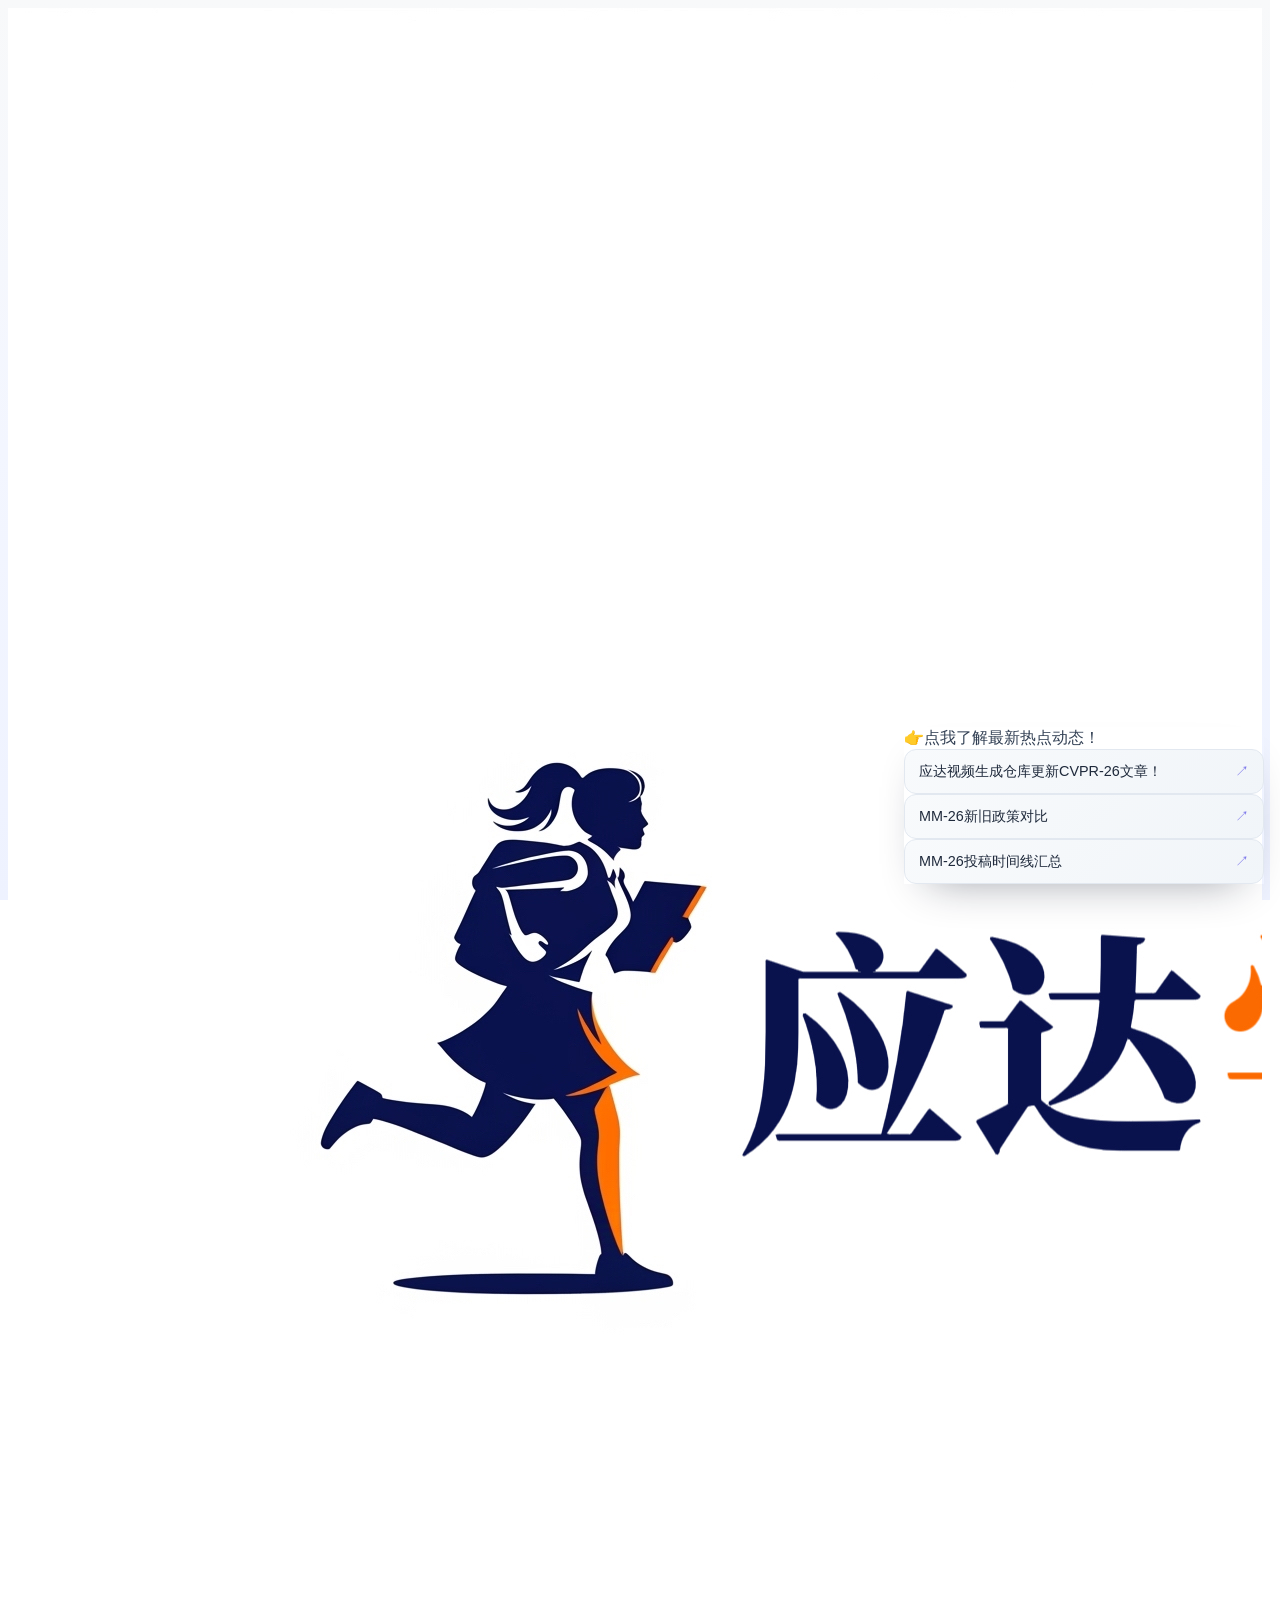
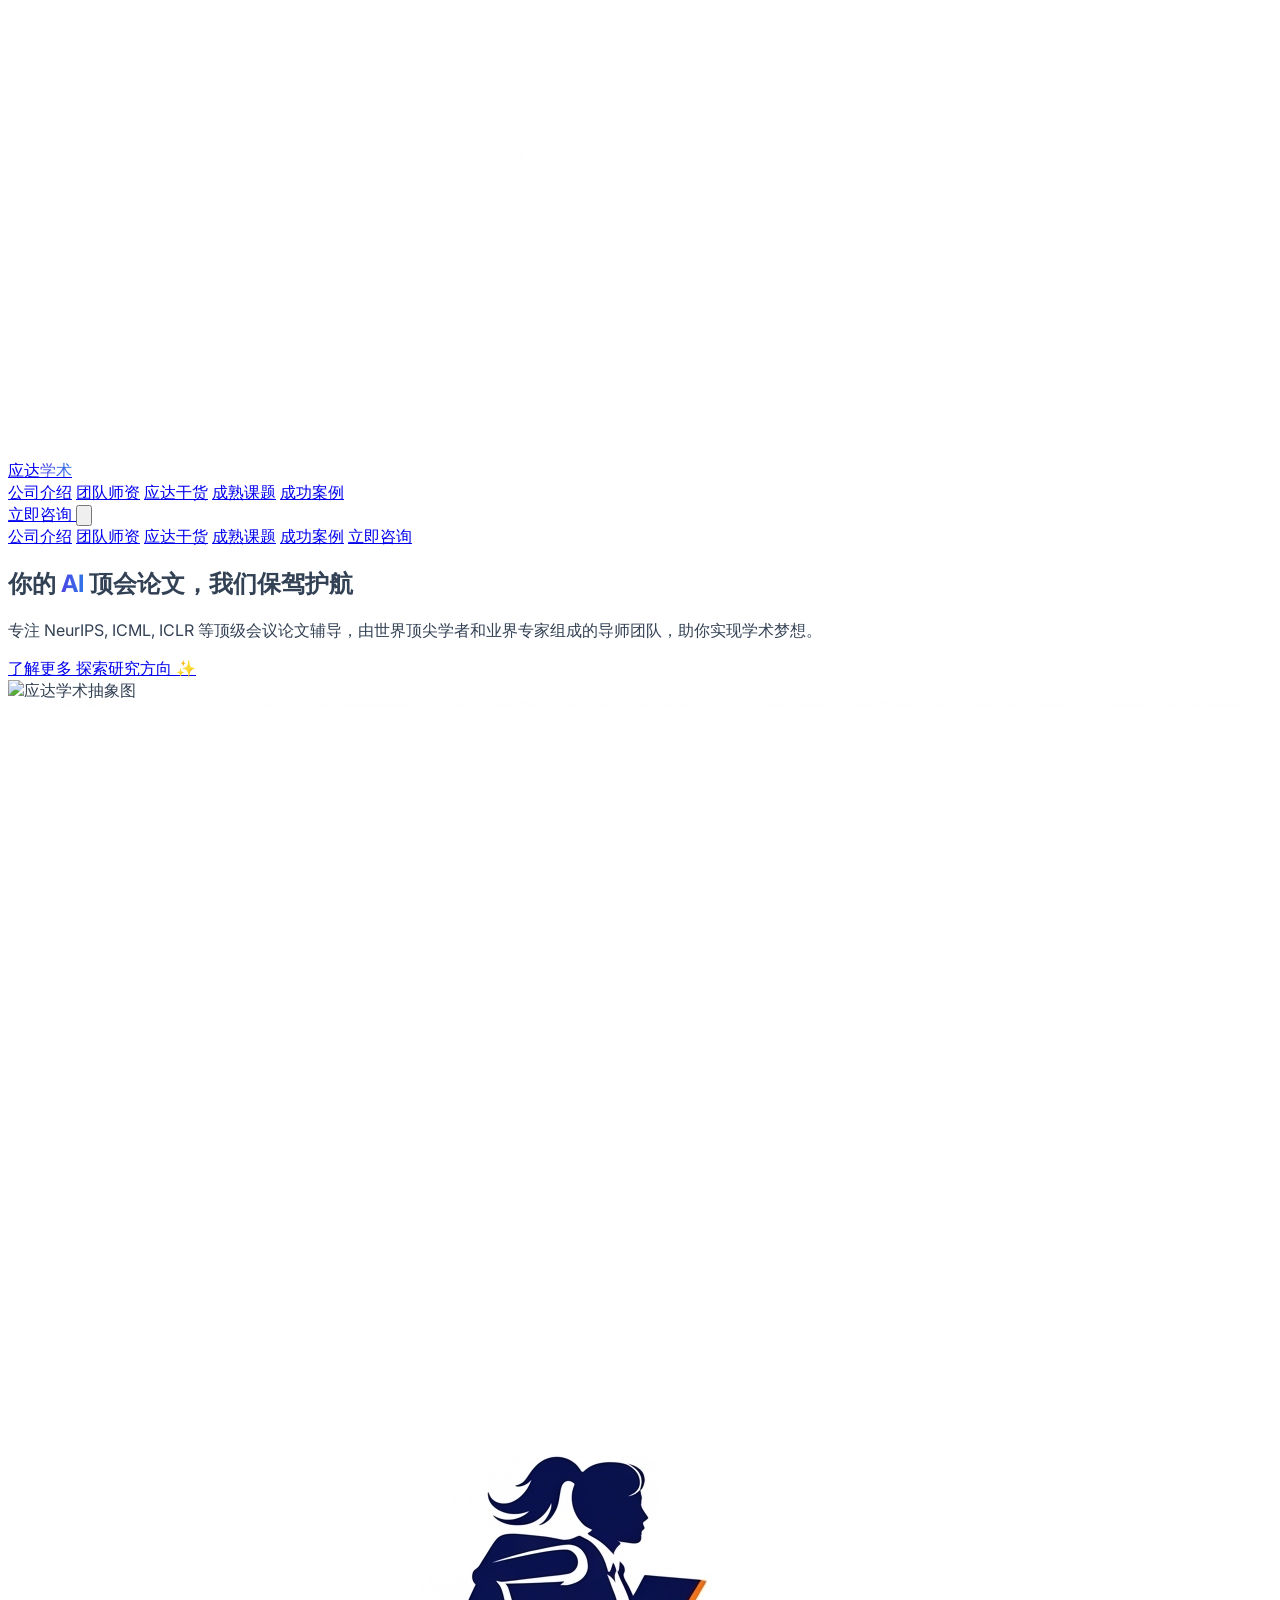
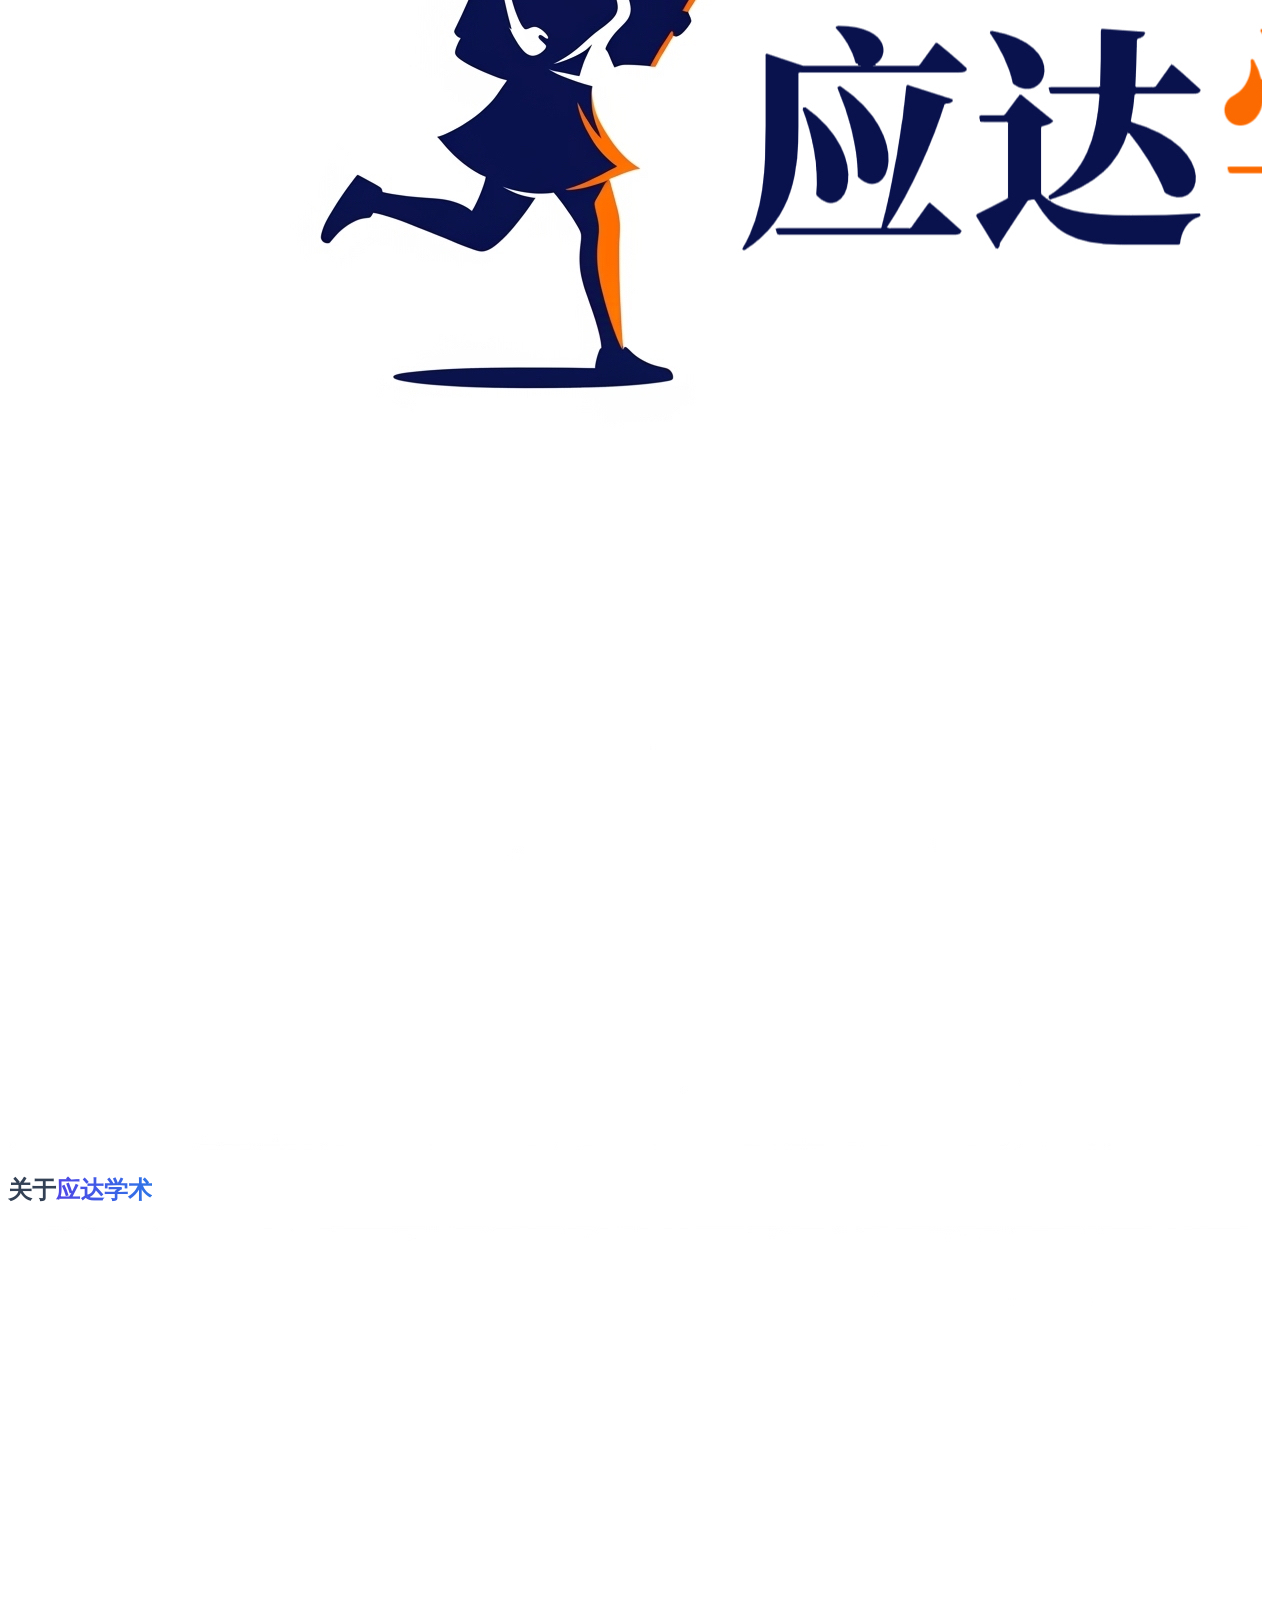
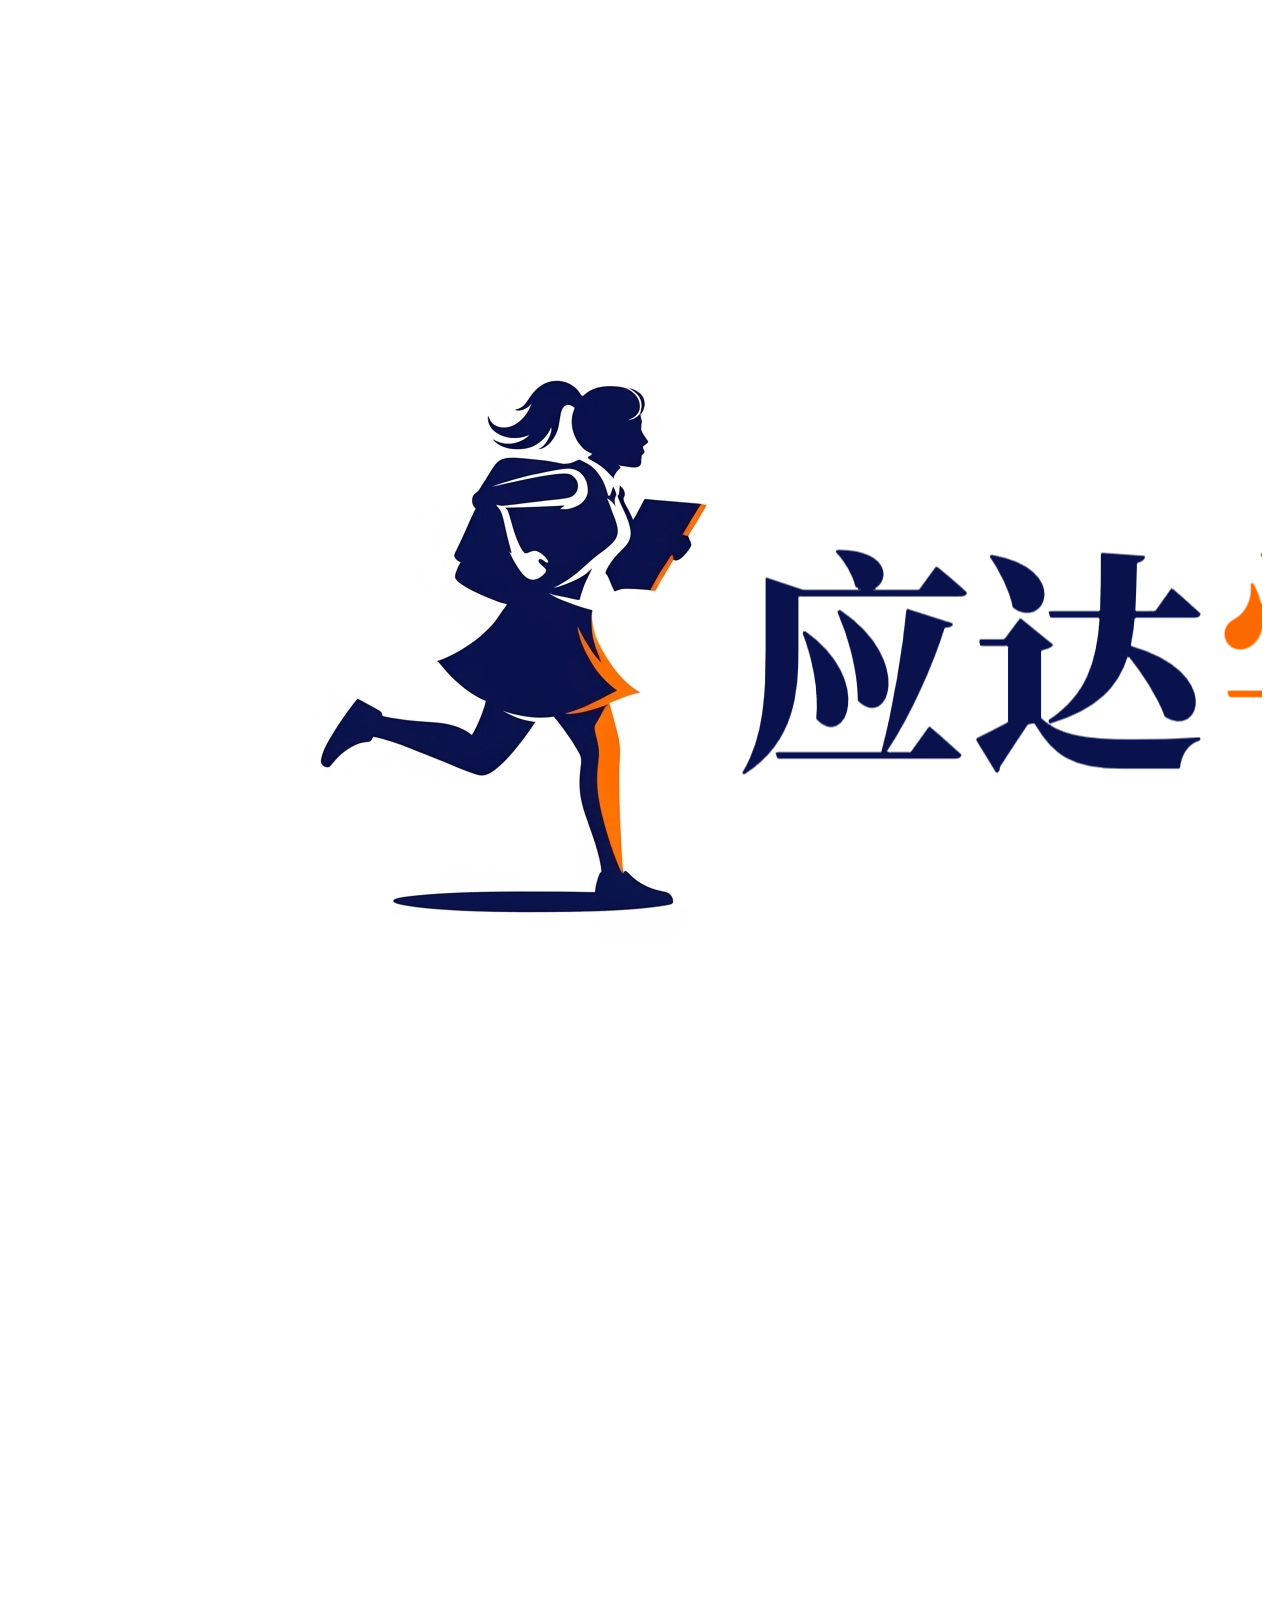
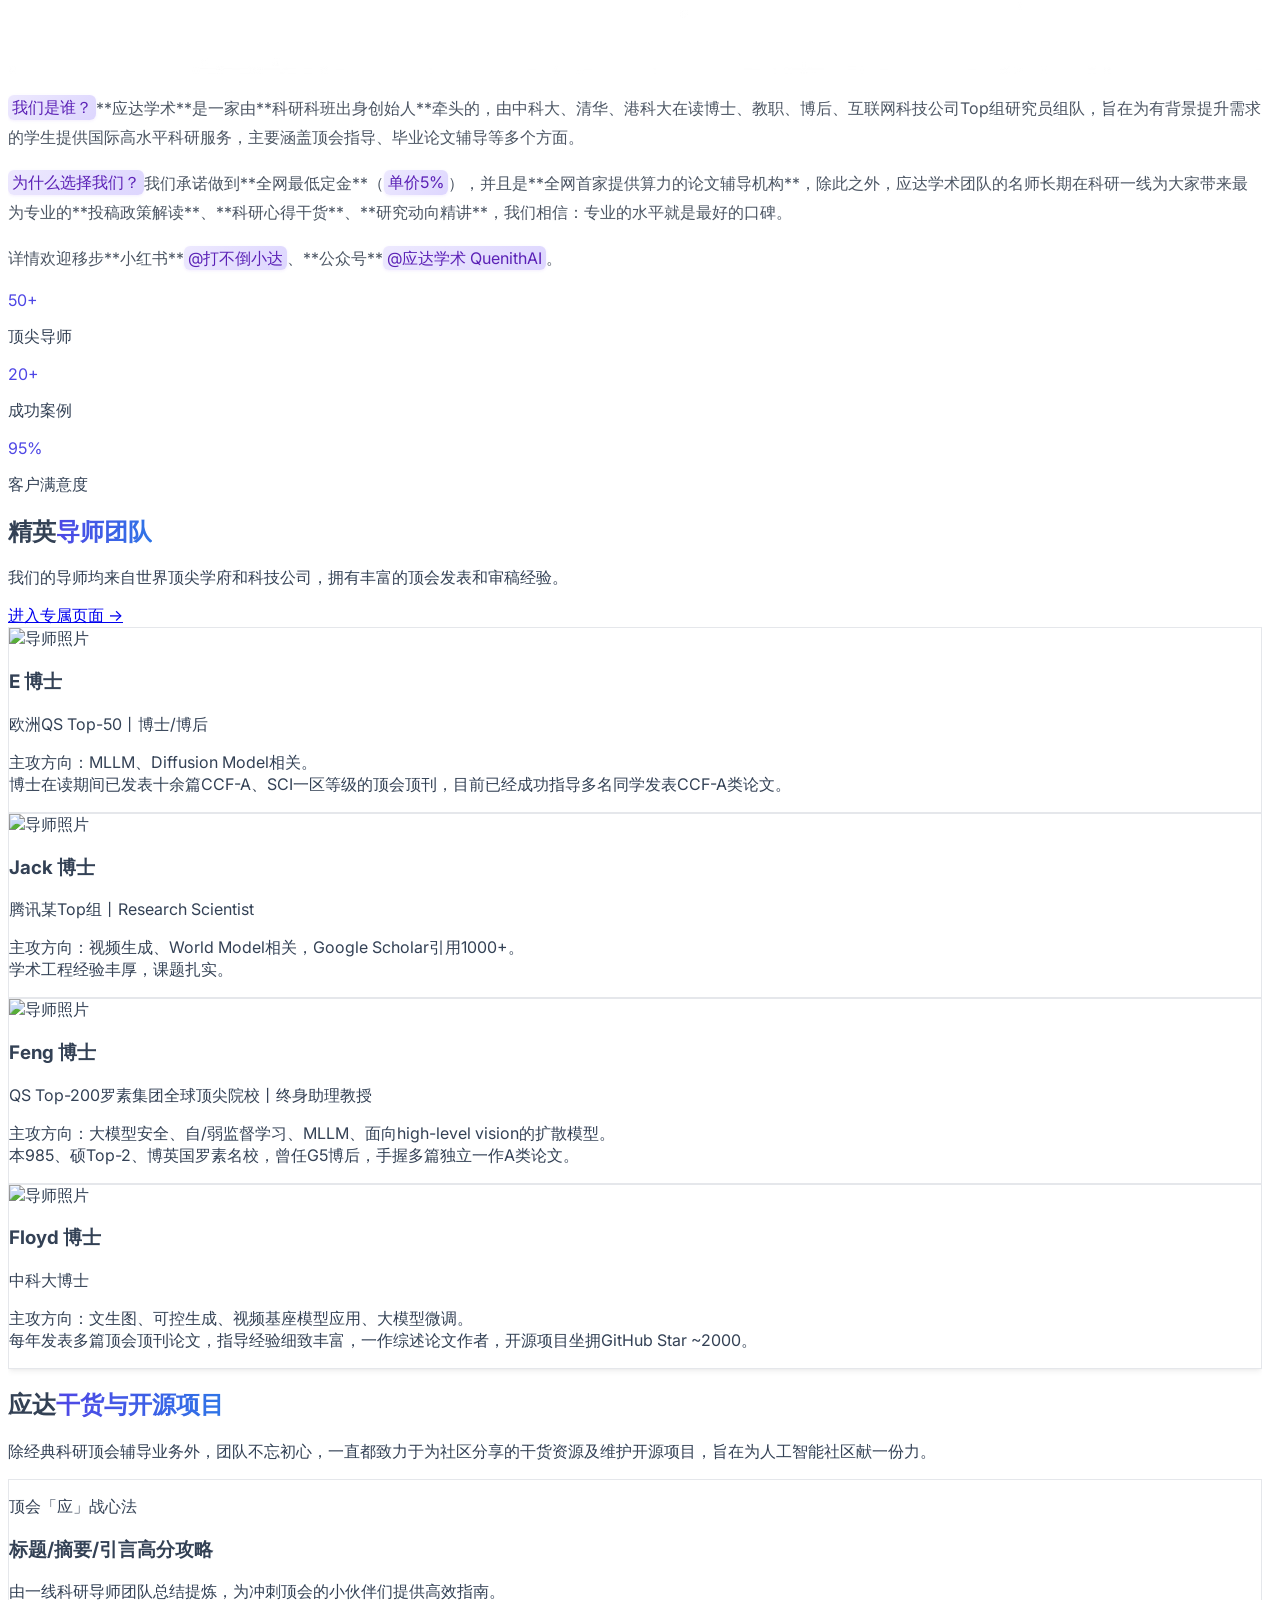
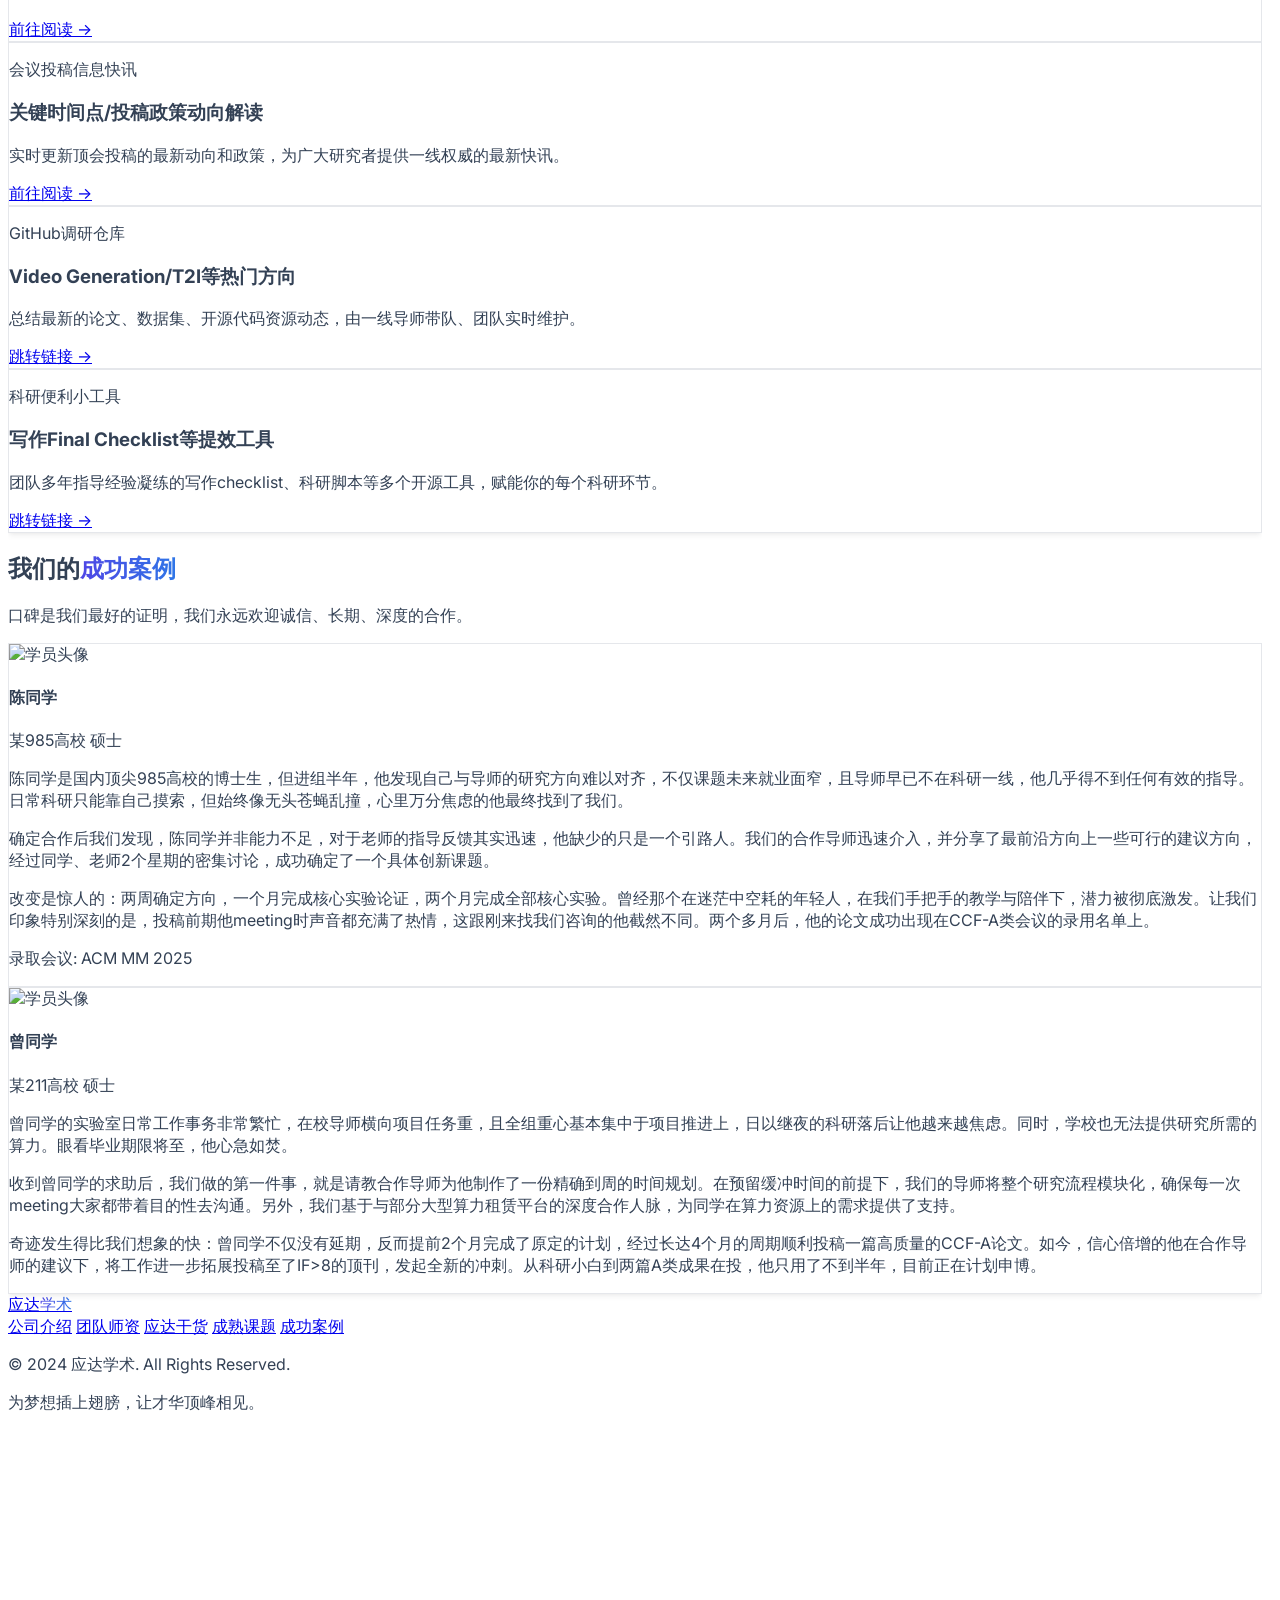
==== commit e2ff09e6: "Update two news" ====
--- a/index.html
+++ b/index.html
@@ -925,7 +925,94 @@
         // 1) 修改 title 作为标题列表文案
         // 2) 修改 content 作为点开后全文内容（支持换行）
         const floatingNewsItems = [
-            {
+        {
+                id: '2026-03-13-t2v-generation-update',
+                title: '应达视频生成仓库更新CVPR-26文章！',
+                content: `
+                
+👋 大家好，我们是应达学术团队。
+
+🎉 我们的**Video-Generation-Paper-List**更新啦，本次更新不仅反馈了大家之前的建议，同时更新了CVPR-26最新收录的**82篇**文章，欢迎大家来我们的仓库玩～
+		
+
+🙋‍♀️ 本次更新内容主要如下：
+
+❶ 更新了**CVPR-26的82篇**最新收录工作，涉及**8个**不同的子方向。
+	
+# 更新速览
+**（详细文章列表见仓库）**
+
+🏆 CVPR-26最新工作一共收录**82篇**，其中：
+
+🔸 T2V Generation共**12篇**；
+
+🔸 I2V Generation共**4篇**；
+
+🔸 Video Editing共**11篇**；
+
+🔸 Controllable Video Generation共**17篇**；
+
+🔸 Audio-Driven Video Generation共**7篇**；
+
+🔸 Human Image Animation共**6篇**；
+
+🔸 Fast Video Generation共**18篇**；
+
+🔸 RL for Video Generation共**7篇**。
+
+🌟仓库地址：[https://github.com/QuenithAI/Video-Generation-Paper-List](https://github.com/QuenithAI/Video-Generation-Paper-List)
+
+💗如果觉得我们的仓库对你有帮助，请帮忙点个免费的🌟～不胜感激！如有任何关于仓库的问题、意见或建议，或者是本次更新遗漏了你们课题组的工作，欢迎来提issues、PR！有求必应～期待大家成为我们repo的合作者之一！我们的Contributing Guidelines如下～
+
+                `
+            },    
+        {
+                id: '2026-03-13-mm26-sub-policy',
+                title: 'MM-26新旧政策对比',
+                content: `
+                
+👋 大家好，我们是应达学术团队。
+                
+👋 MM-26即将在**4月1日**截止！小达帮大家总结了今年的submission policy最新变化，尤其对比了**25年的旧政策**差异，正在准备投稿的宝子们别忘了check一下～
+	
+
+1️⃣ 投稿流程
+
+❶ MM-26首次设立**专门的补充材料deadline**，正文不再允许直接附带appendix，单独提交补充材料让大家多了**一周的额外时间**准备～
+
+❷ MM-26严格规定：**摘要提交后即完全锁定作者顺序**，后续只能修改typo。MM-25为正文deadline前均可修改。
+
+# 新旧政策对比解读
+
+
+2️⃣ Desk Reject政策
+
+❶ MM-26首次规定：标题、摘要、作者metadata中出现**emoji或LaTeX代码**将有可能被desk-reject。
+
+❷ MM-26进一步明确了**跨track出现dual submission的现象**也是禁止的。
+	
+
+3️⃣ 主会投稿政策（重要！）
+
+❶ MM-26主会投稿规定审稿人义务为 **「提交即自动成为志愿审稿人」** ，MM-25年仅规定「有可能成为」。投稿的小伙伴们注意看一下自己的分配到的review任务哦～
+
+❷ MM-26首次限制每位作者最多**限投10篇**，超出限额的投稿将被直接desk reject。
+
+❸ MM-26明确了**AI-generated review**、**prompt injection**等行为将直接desk-reject，MM-25仅仅对于AI的使用有披露要求，且均禁止将生成式AI署名为作者。
+
+❶ MM-26首次规定：评审结束后，final reviews及相应author response将于OpenReview平台全面公开。
+	
+
+4️⃣ 旧制度重申与出版新政
+
+自2026年1月起，ACM会议论文将按ACM Open、APC或waiver流程处理，对应作者须在rights process中选择**CC-BY或CC-BY-NC-ND许可**，大家录用后要提前做好预算哦～
+
+
+🙋‍♀️ 最后预祝正在冲MM-26的小伙伴们投稿顺利！
+
+                `
+            },
+        {
                 id: '2026-03-09-mm26-timeline',
                 title: 'MM-26投稿时间线汇总',
                 content: `
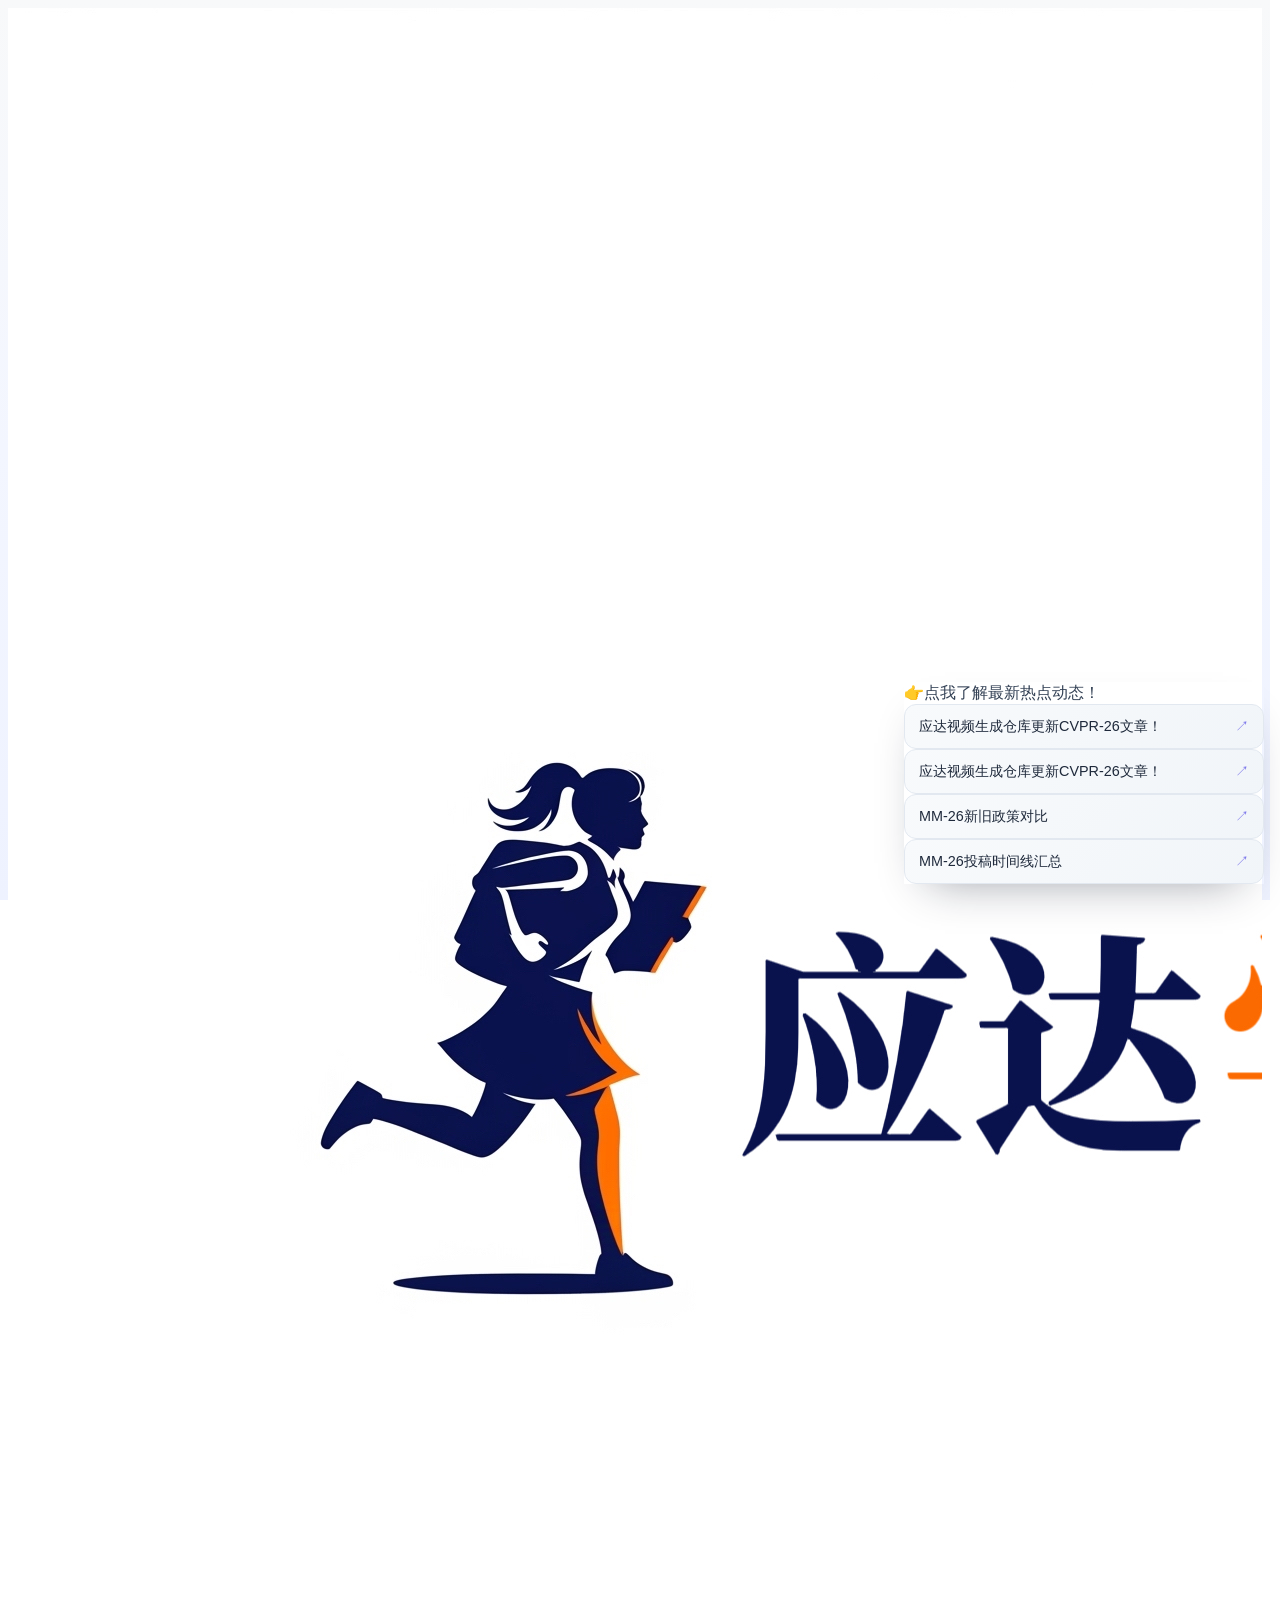
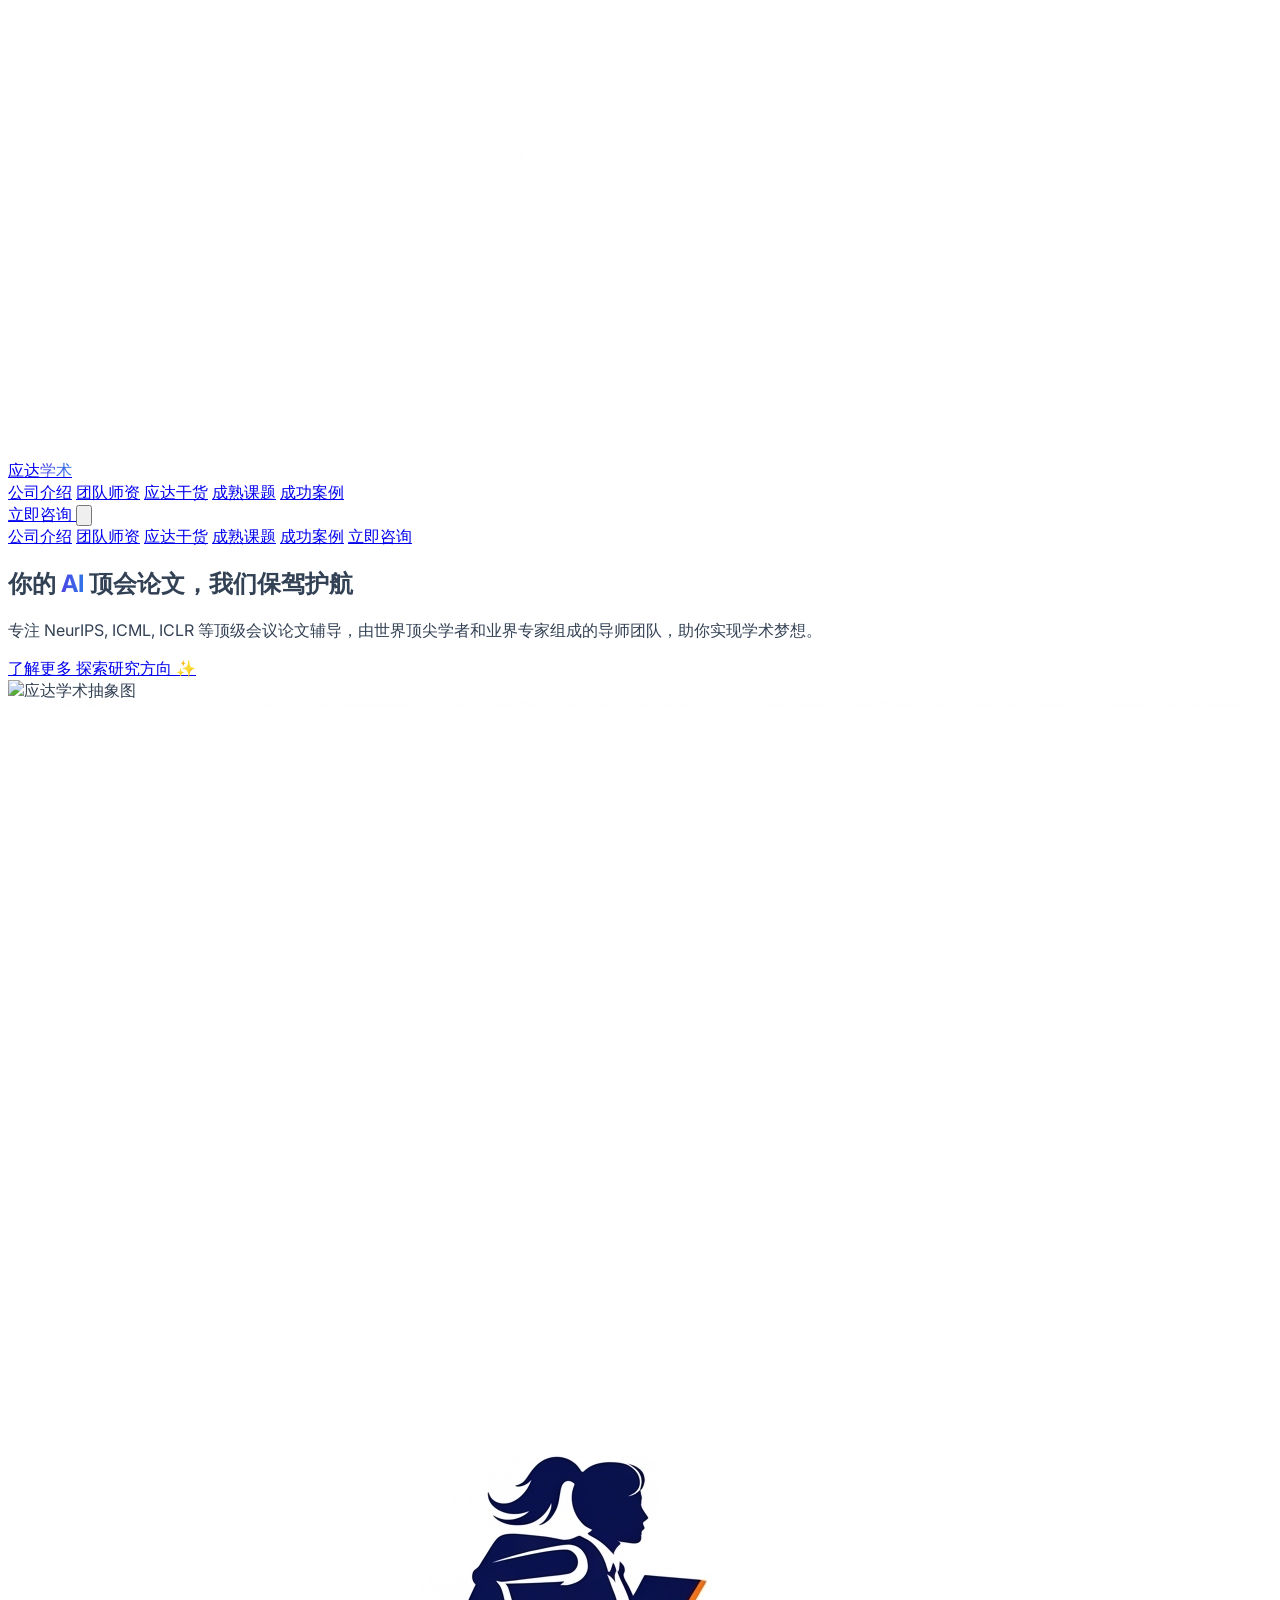
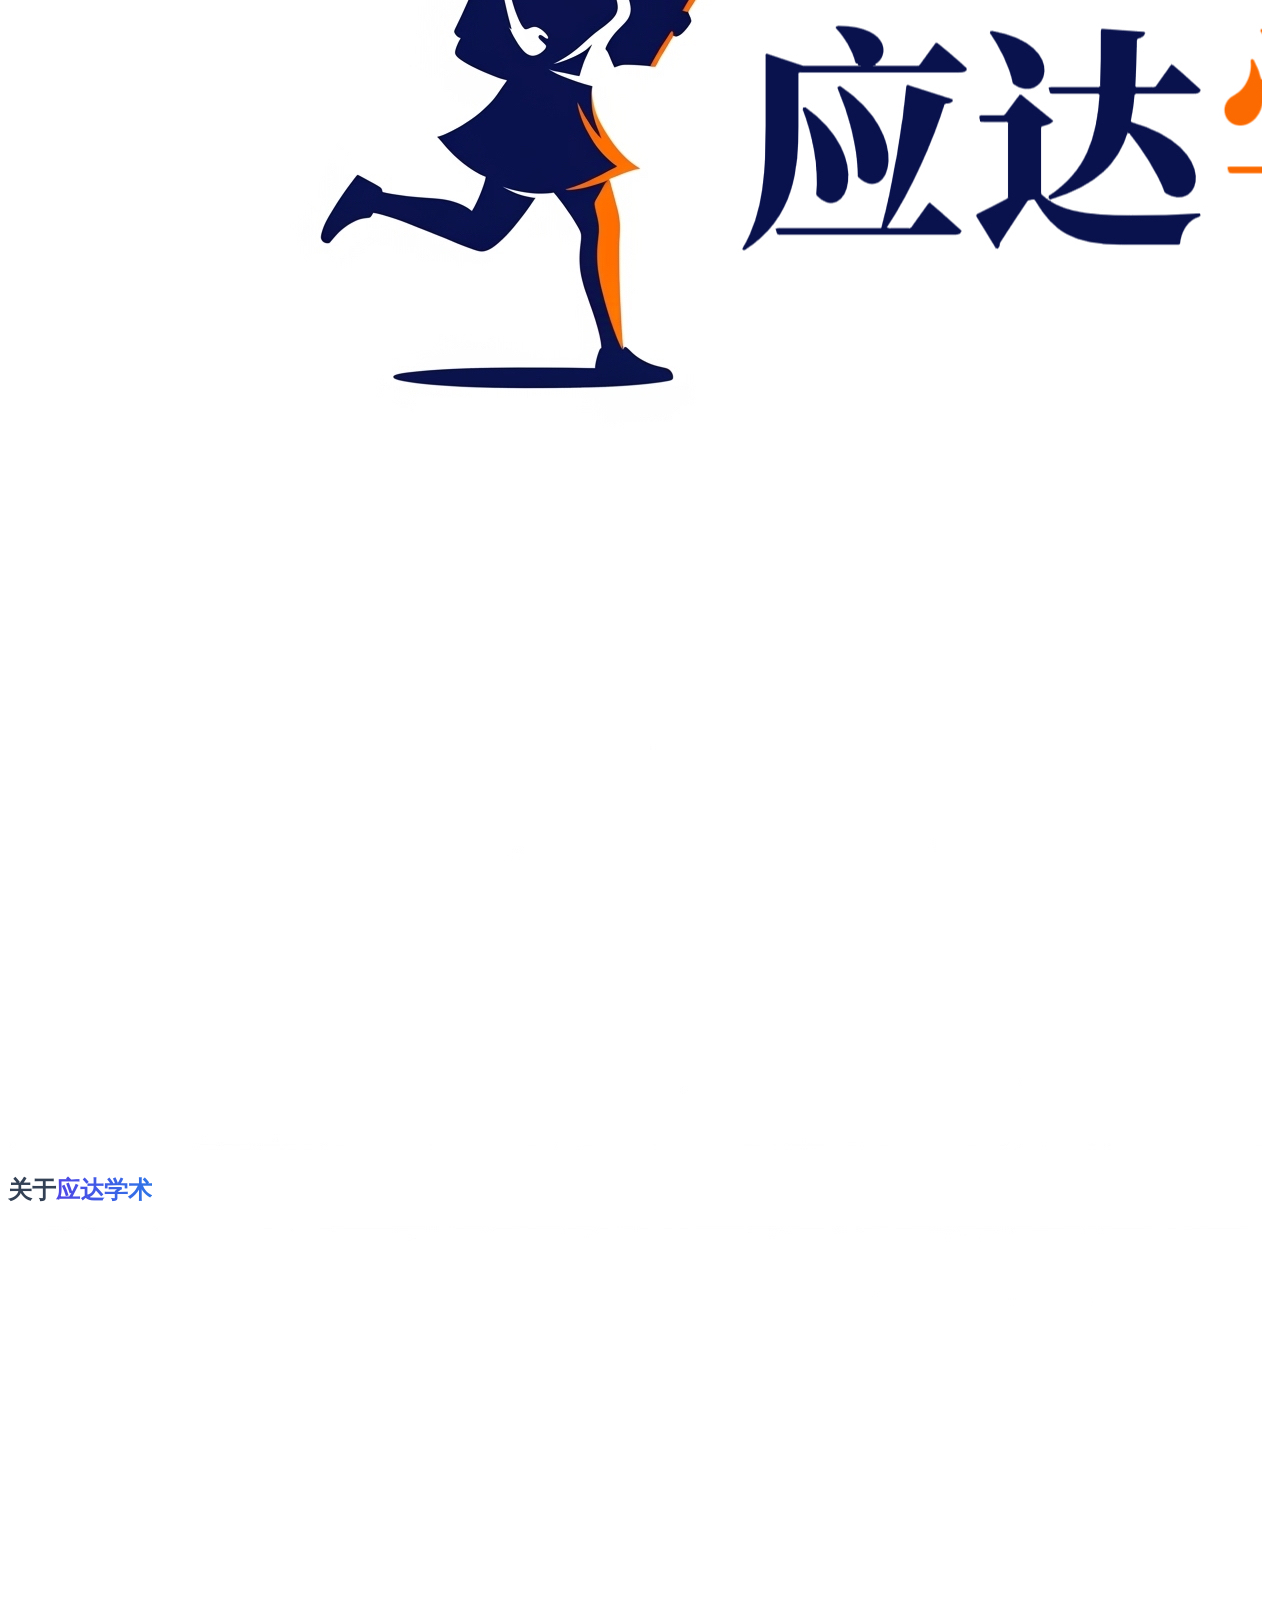
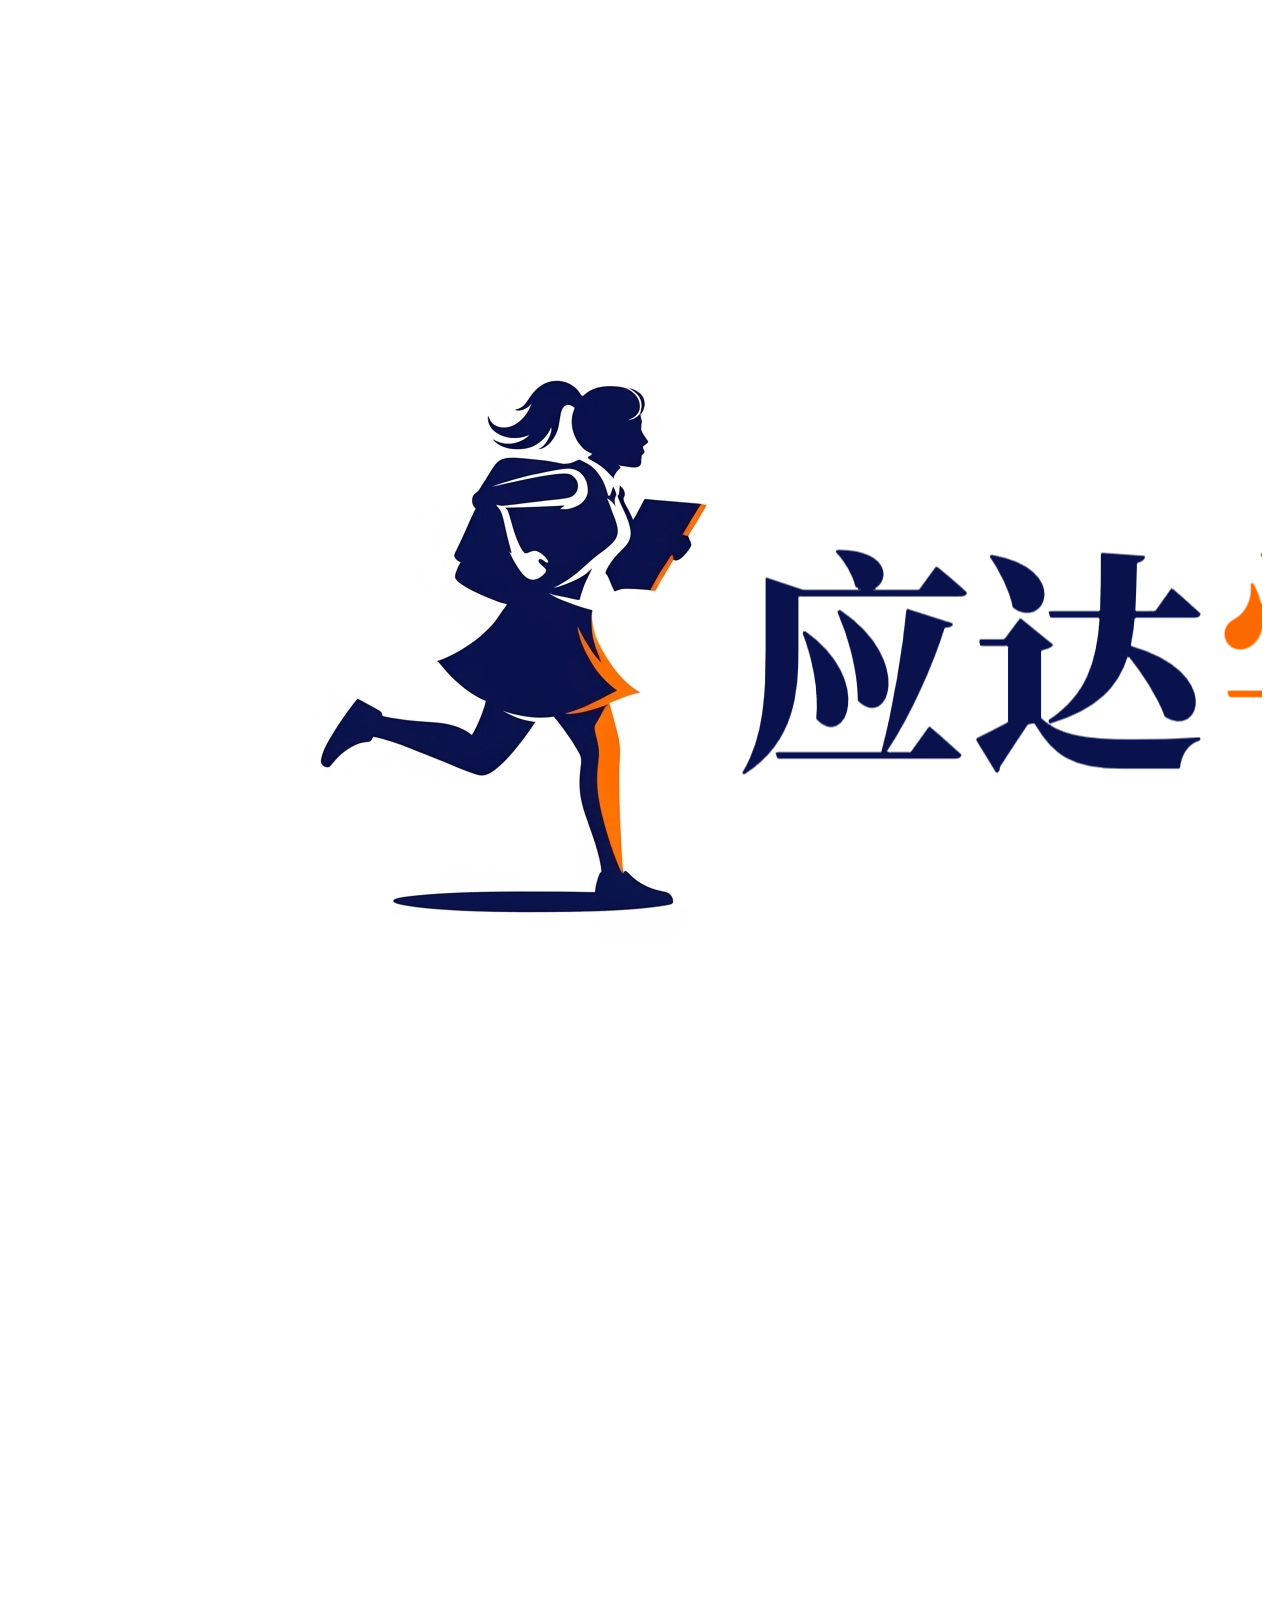
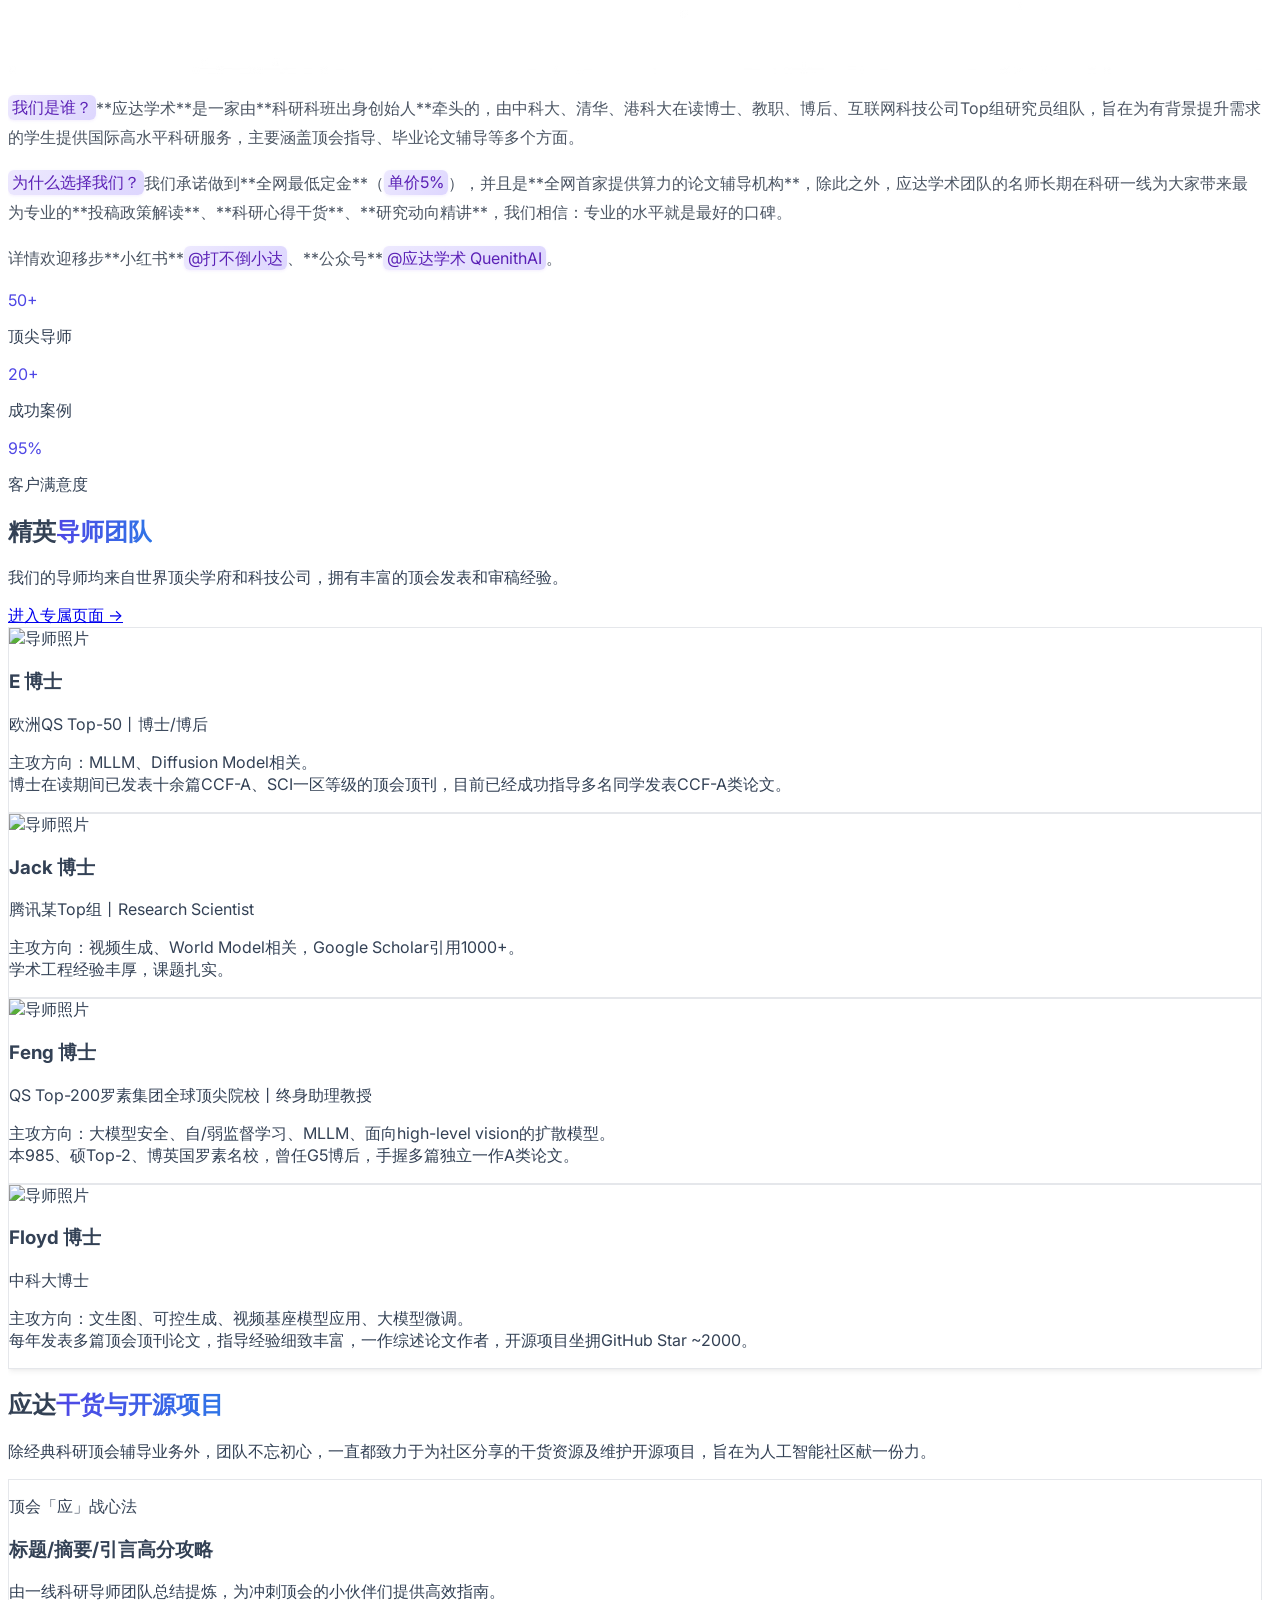
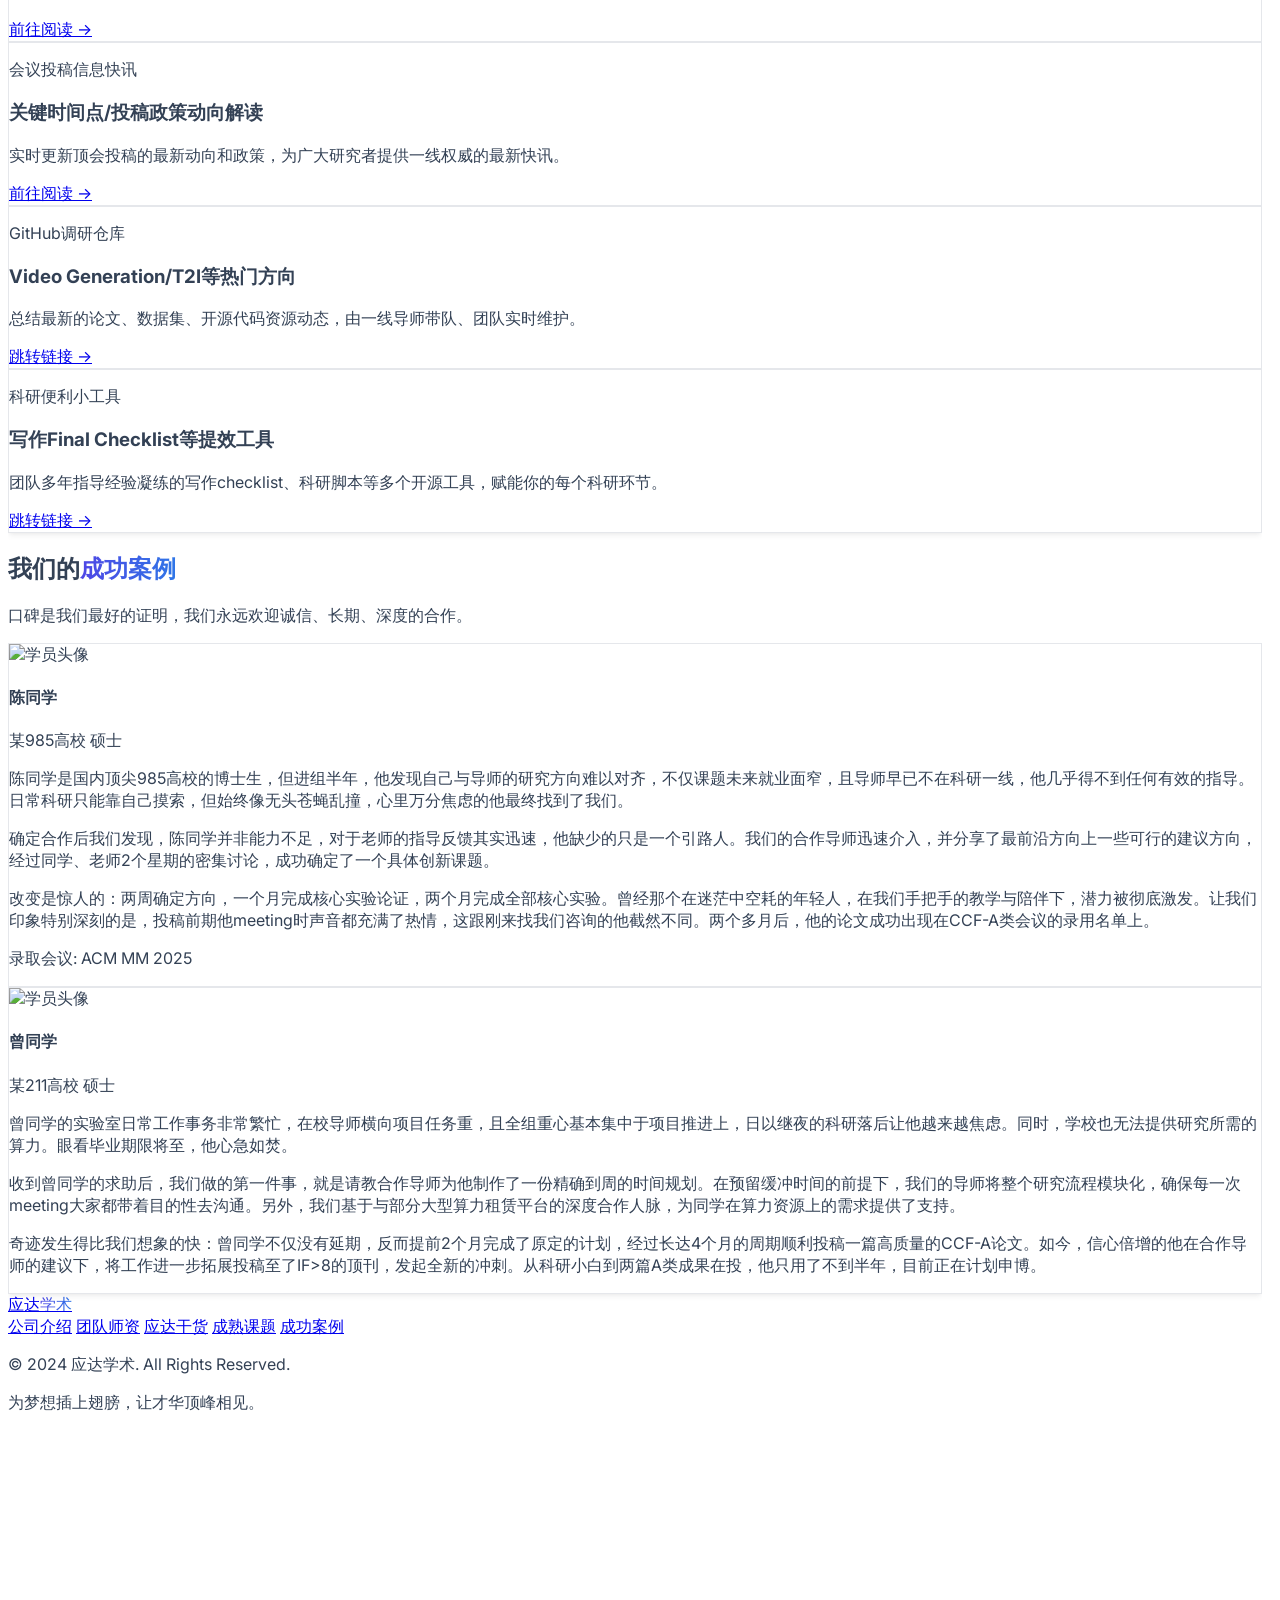
==== commit 2bf7c398: "Update latest GitHub news" ====
--- a/index.html
+++ b/index.html
@@ -932,6 +932,41 @@
                 
 👋 大家好，我们是应达学术团队。
 
+🎉 我们的**T2I-Generation-Paper-List**更新啦，本次更新不仅反馈了大家之前的建议，同时更新了**CVPR-26**最新收录的**40篇**文章，欢迎大家来我们的仓库玩～
+		
+🙋‍♀️ 本次更新内容主要如下：
+
+❶ 更新了**CVPR-26的40篇**最新收录工作，涉及5个不同的子方向。
+	
+📌 更新速览
+
+**（详细文章列表见[「应达干货」](https://quenithai.github.io/blogs.html)）**
+
+🏆 **CVPR-26**最新工作一共收录**40篇**，其中：
+
+🔸 T2I Generation共**6篇**；
+
+🔸 Conditional Image Generation共**2篇**；
+
+🔸 Personalized Image Generation共**14篇**；
+
+🔸 Image Editing共**15篇**；
+
+🔸 Unified Generation and Understanding共**3篇**。
+
+🌟仓库地址：[https://github.com/QuenithAI/T2I-Generation-Paper-List](https://github.com/QuenithAI/T2I-Generation-Paper-List)
+	
+💗如果觉得我们的仓库对你有帮助，请帮忙点个免费的🌟～不胜感激！如有任何关于仓库的问题、意见或建议，或者是本次更新遗漏了你们课题组的工作，欢迎来提issues、PR！有求必应～期待大家成为我们repo的合作者之一！
+
+                `
+            },   
+        {
+                id: '2026-03-13-t2v-generation-update',
+                title: '应达视频生成仓库更新CVPR-26文章！',
+                content: `
+                
+👋 大家好，我们是应达学术团队。
+
 🎉 我们的**Video-Generation-Paper-List**更新啦，本次更新不仅反馈了大家之前的建议，同时更新了CVPR-26最新收录的**82篇**文章，欢迎大家来我们的仓库玩～
 		
 
@@ -940,7 +975,7 @@
 ❶ 更新了**CVPR-26的82篇**最新收录工作，涉及**8个**不同的子方向。
 	
 # 更新速览
-**（详细文章列表见仓库）**
+**（详细文章列表见[「应达干货」](https://quenithai.github.io/blogs.html)）**
 
 🏆 CVPR-26最新工作一共收录**82篇**，其中：
 
@@ -962,7 +997,7 @@
 
 🌟仓库地址：[https://github.com/QuenithAI/Video-Generation-Paper-List](https://github.com/QuenithAI/Video-Generation-Paper-List)
 
-💗如果觉得我们的仓库对你有帮助，请帮忙点个免费的🌟～不胜感激！如有任何关于仓库的问题、意见或建议，或者是本次更新遗漏了你们课题组的工作，欢迎来提issues、PR！有求必应～期待大家成为我们repo的合作者之一！我们的Contributing Guidelines如下～
+💗如果觉得我们的仓库对你有帮助，请帮忙点个免费的🌟～不胜感激！如有任何关于仓库的问题、意见或建议，或者是本次更新遗漏了你们课题组的工作，欢迎来提issues、PR！有求必应～期待大家成为我们repo的合作者之一！
 
                 `
             },    
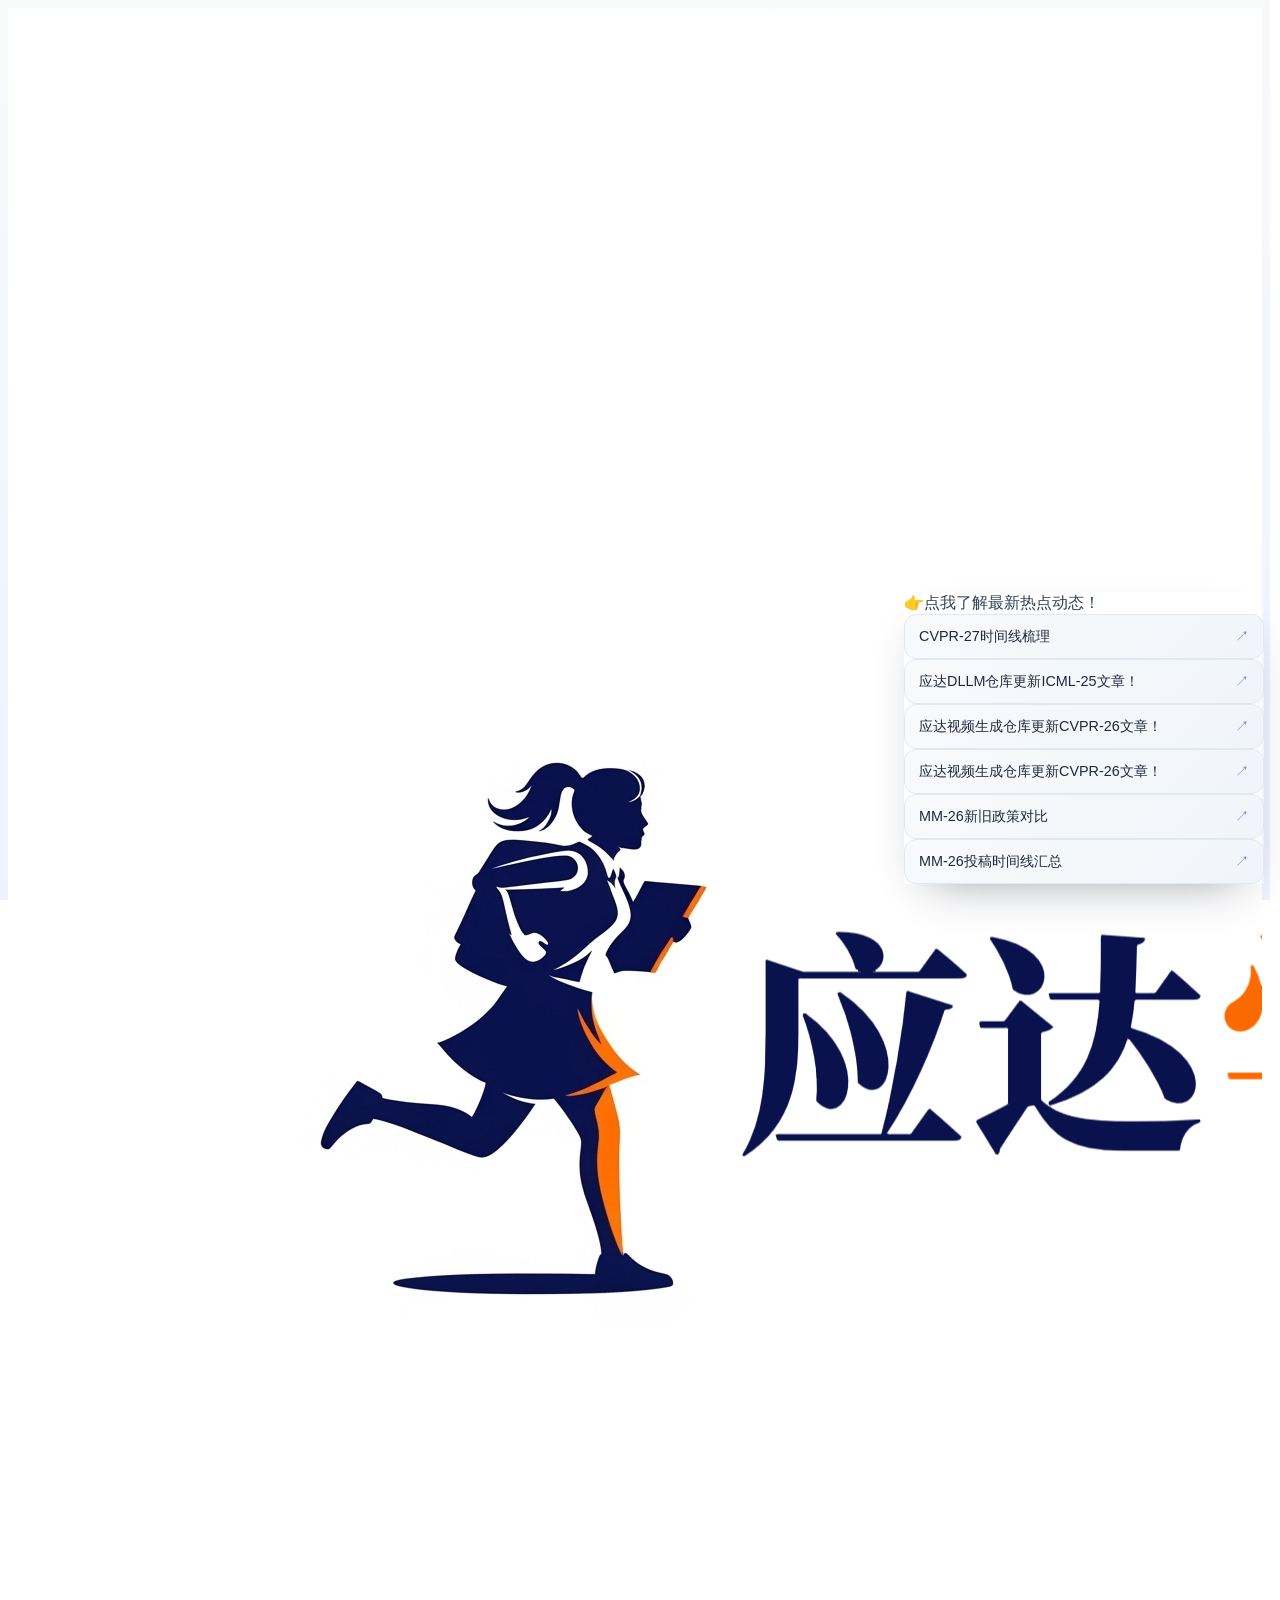
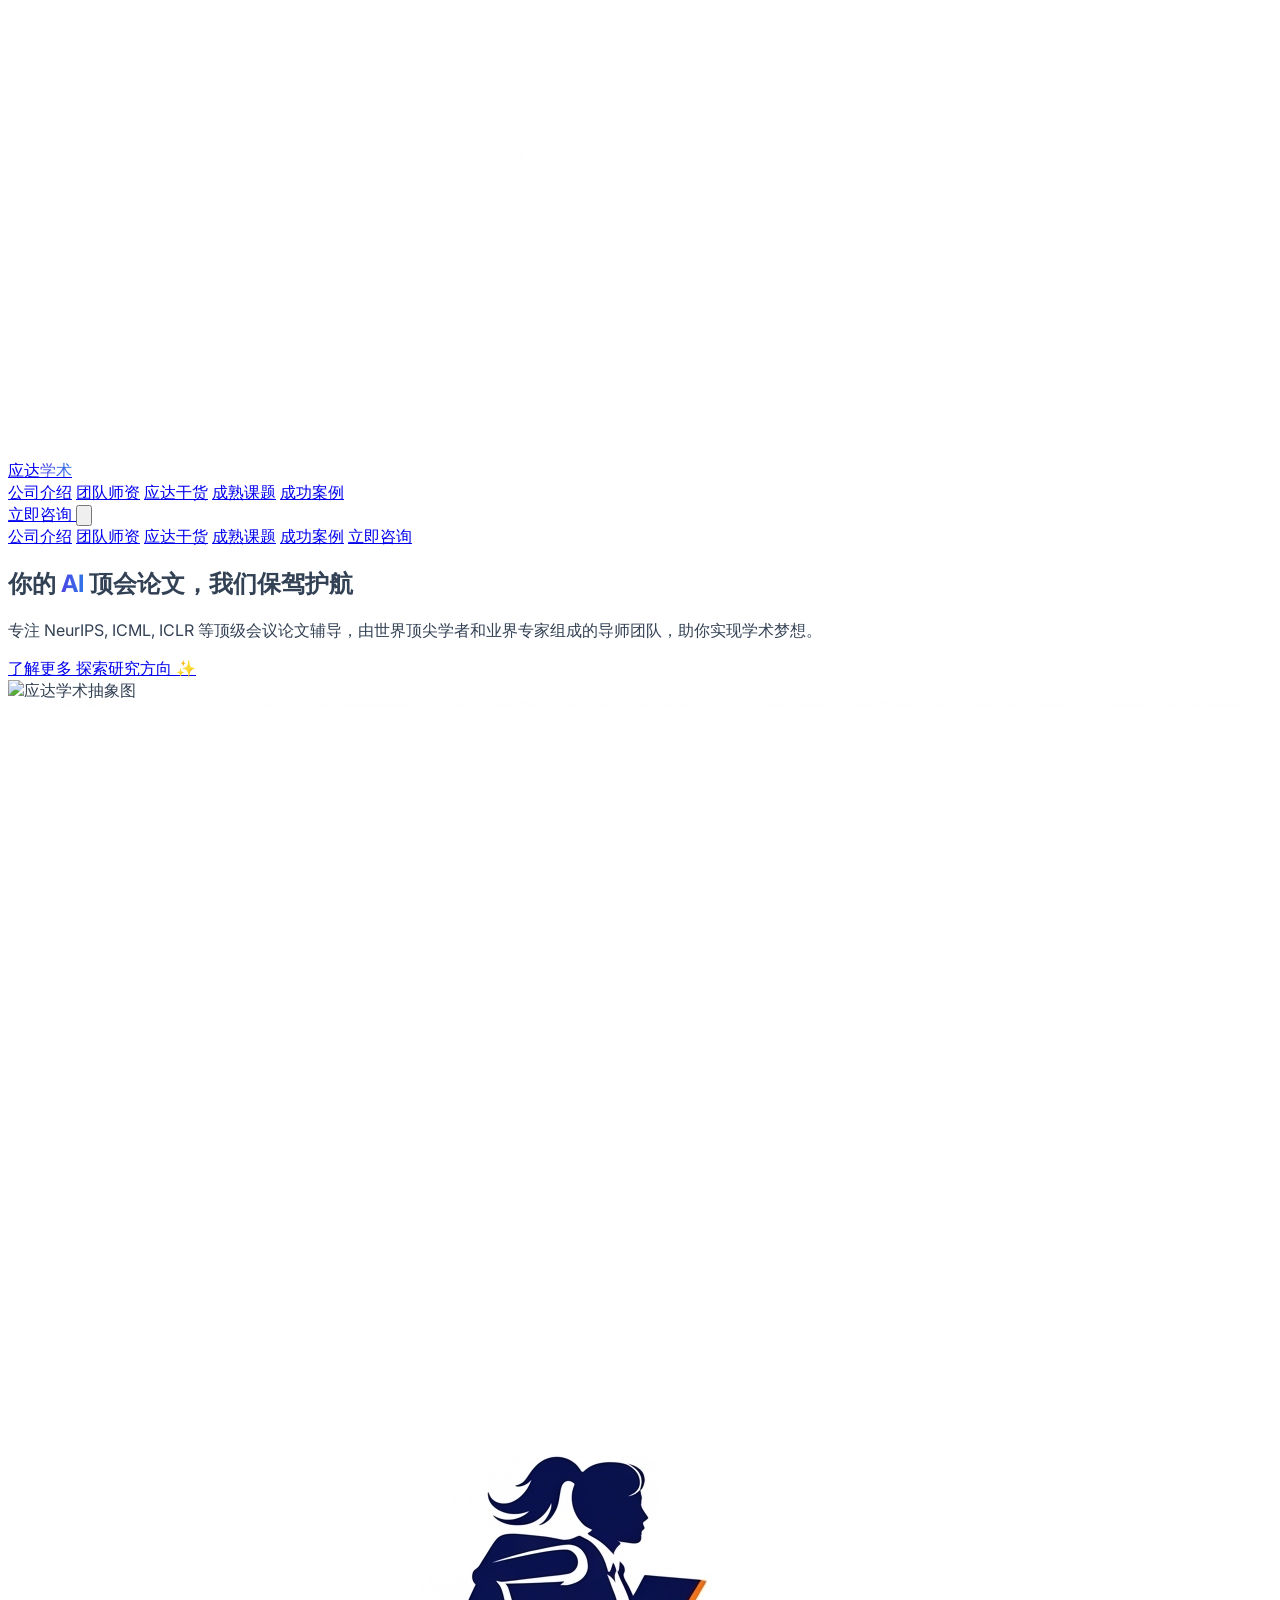
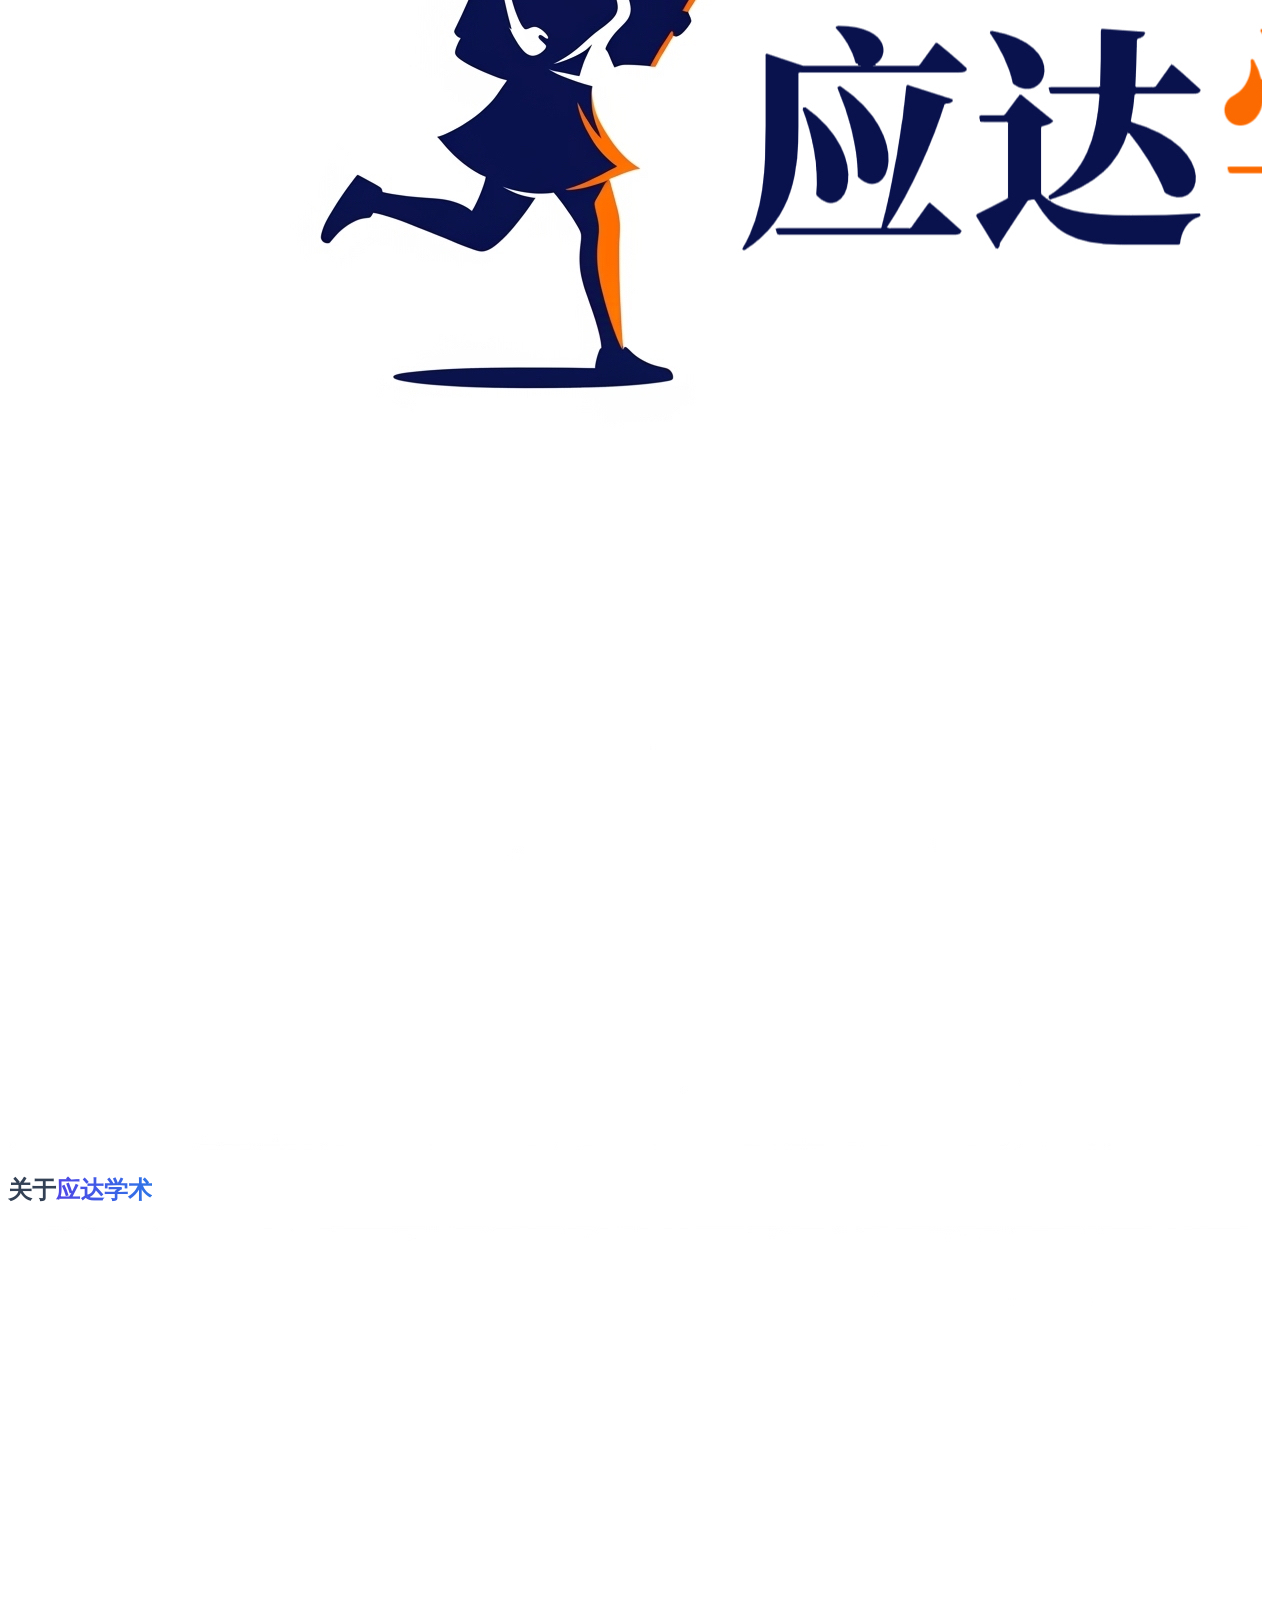
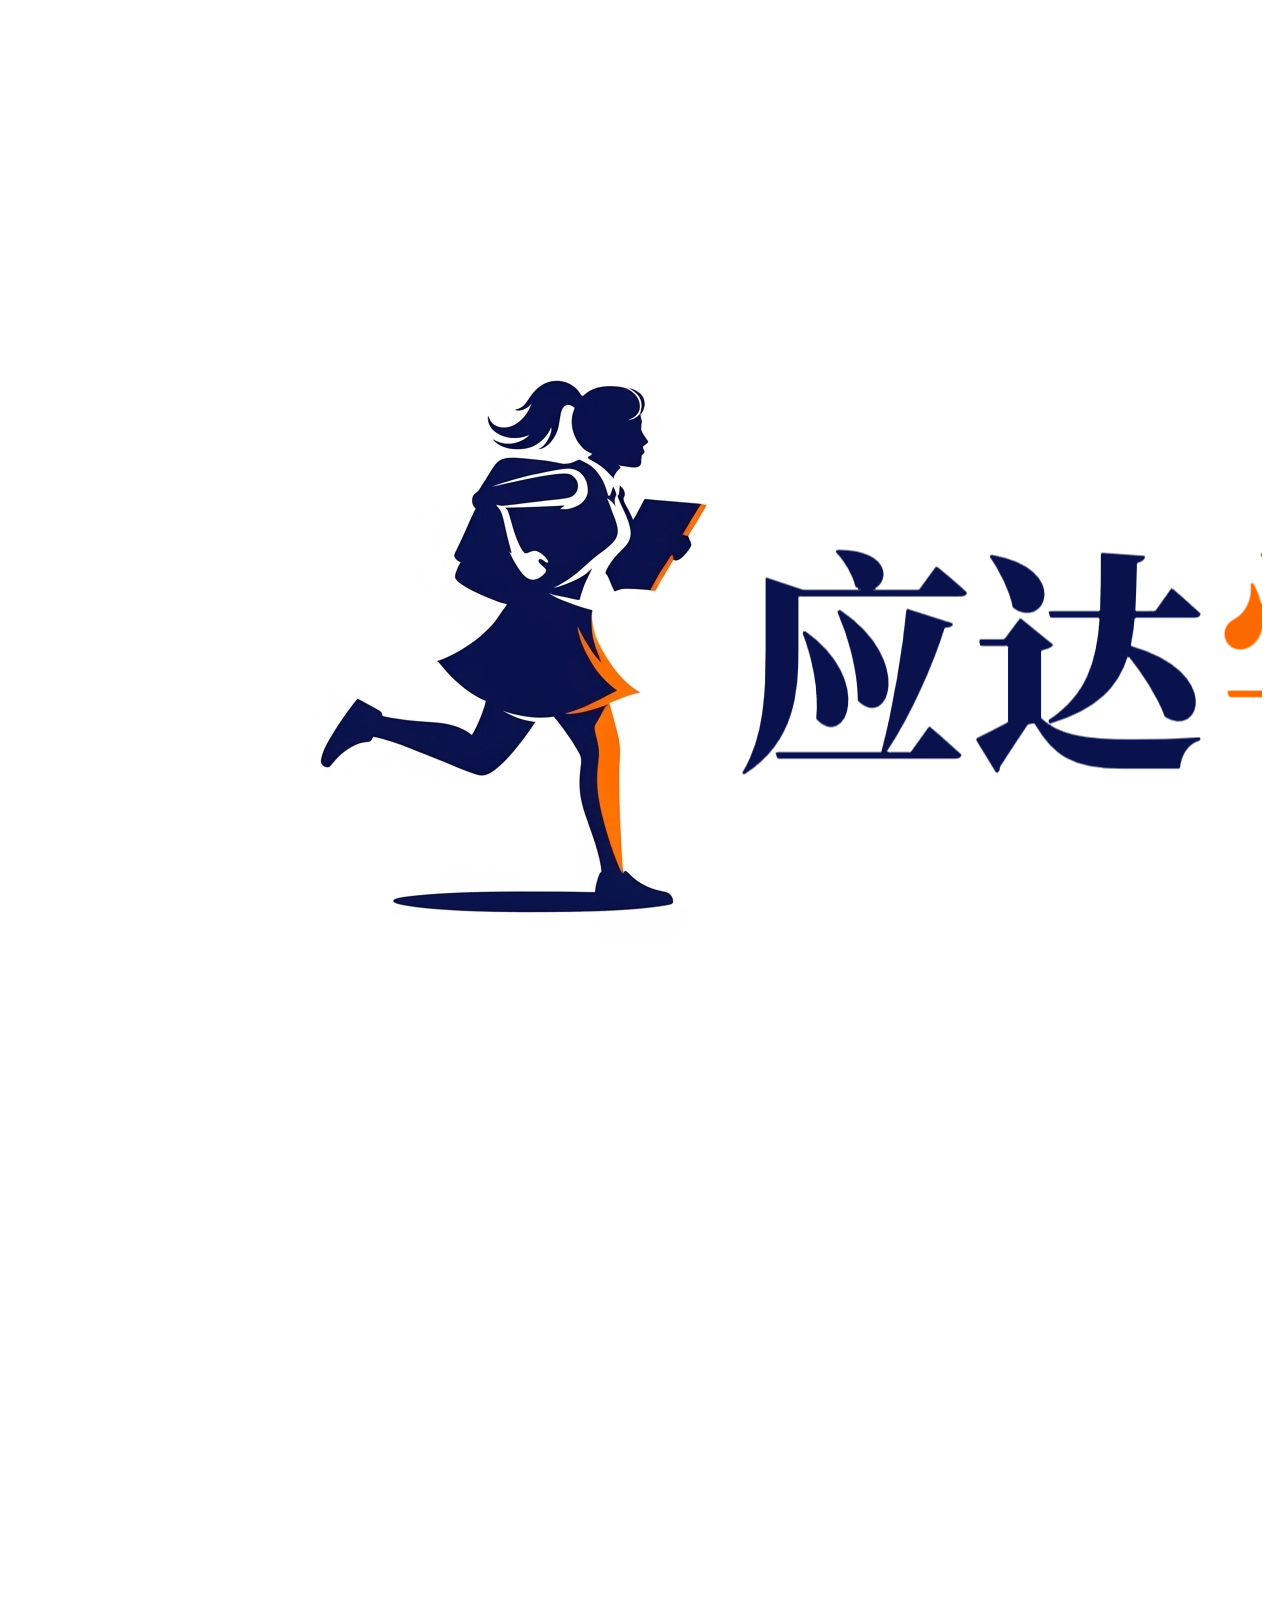
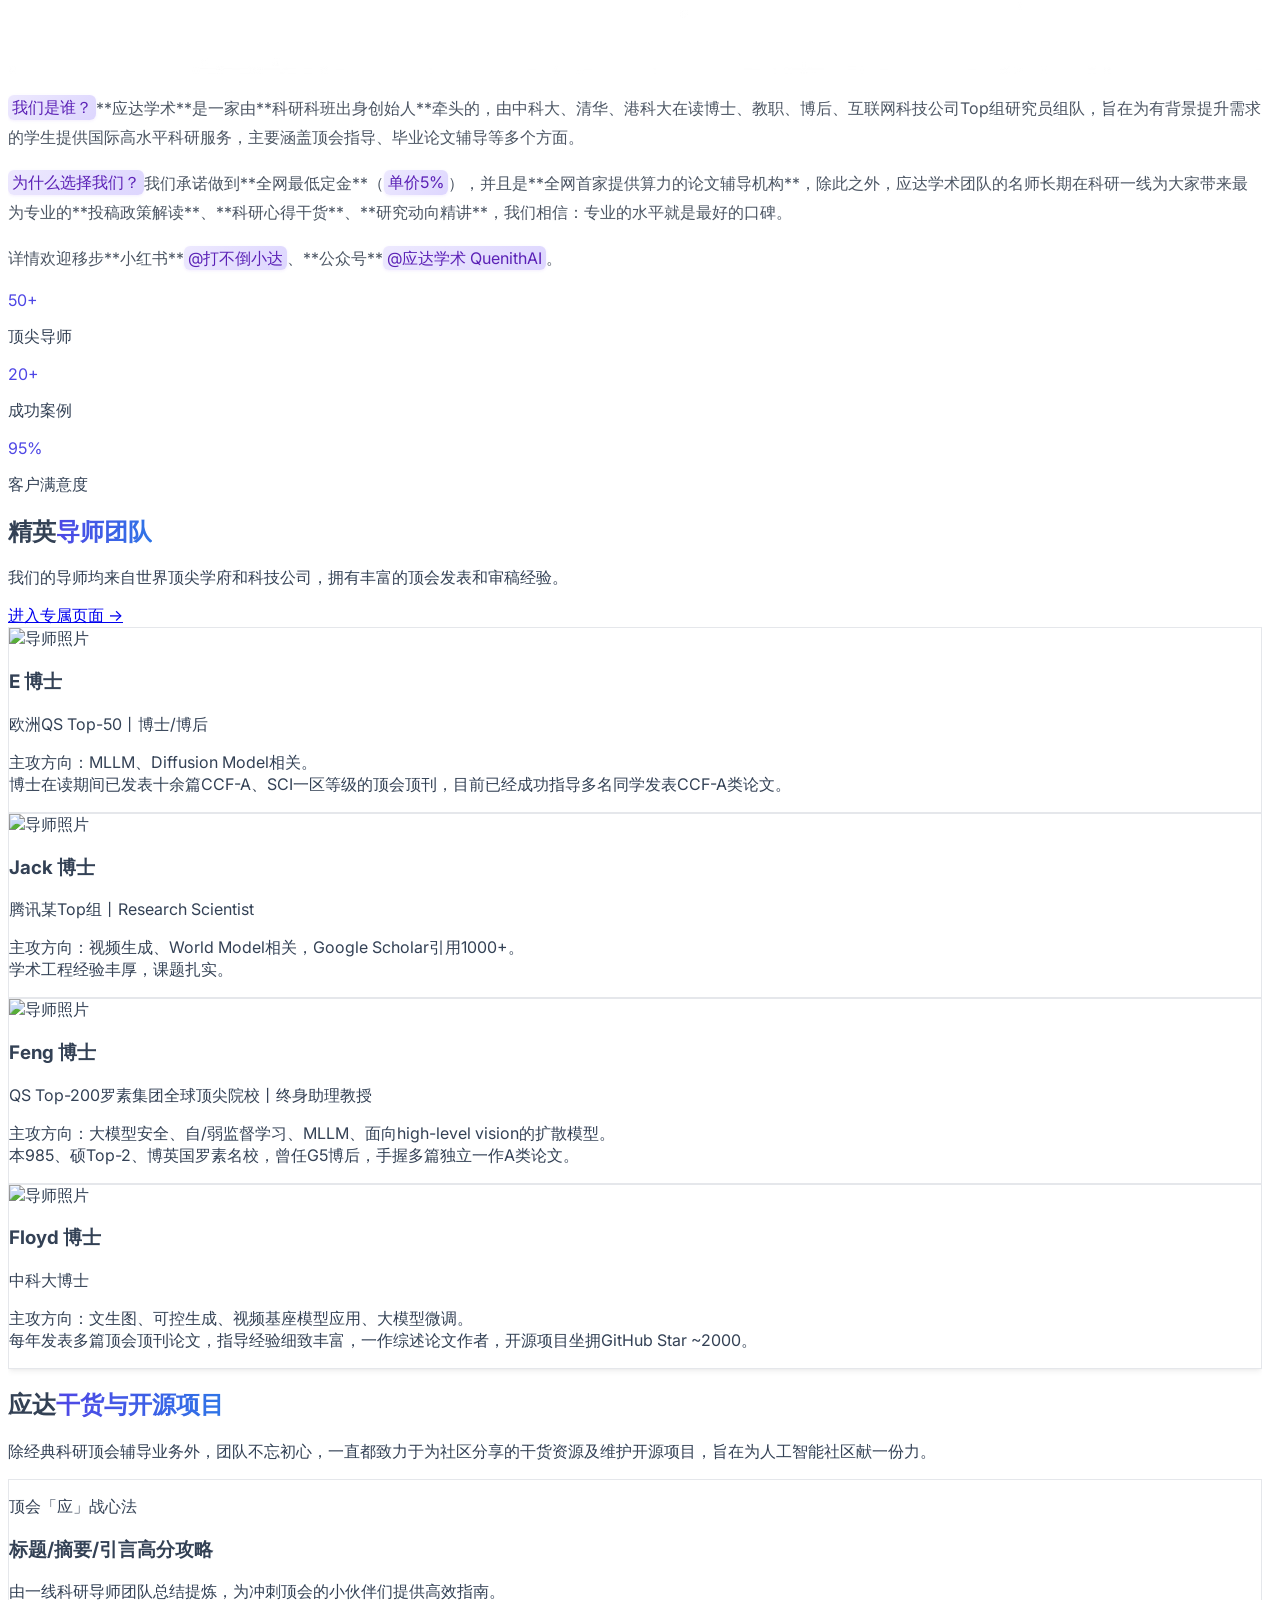
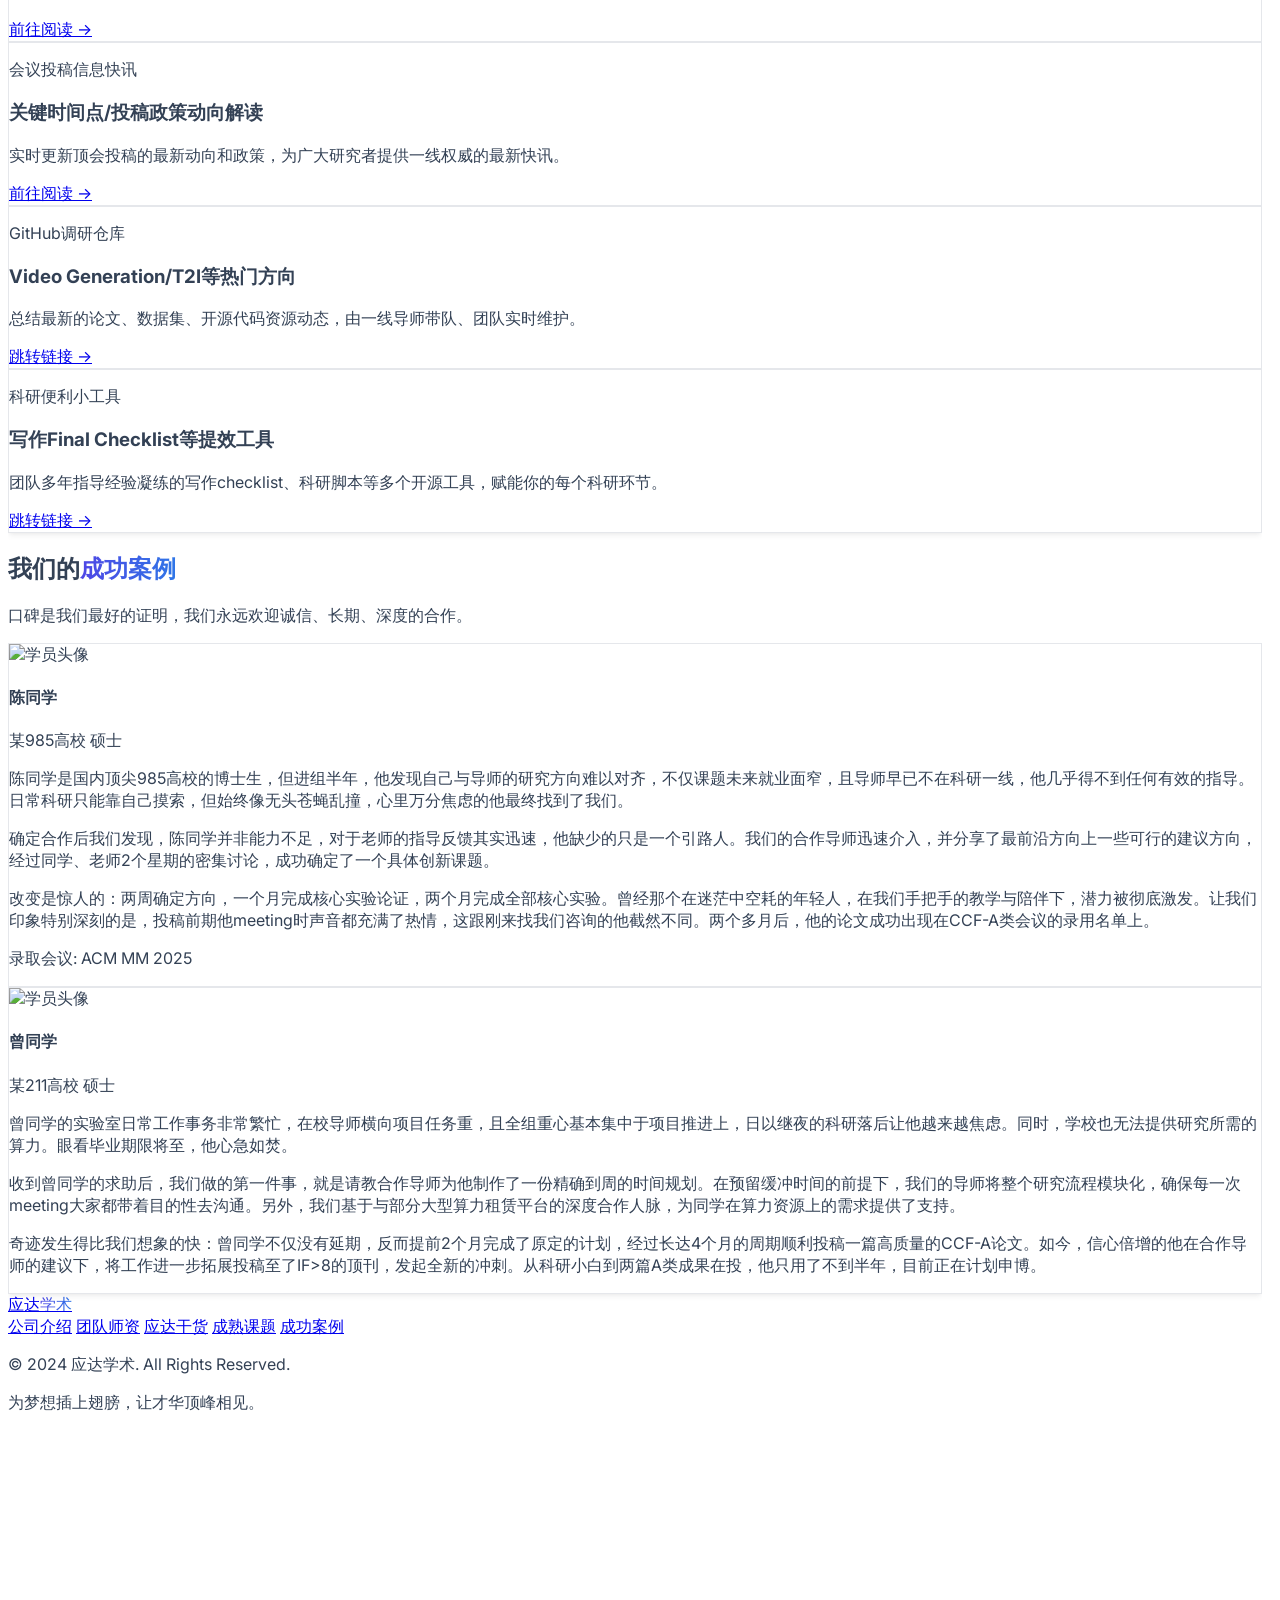
==== commit fb2863b8: "Update CVPR-27 timeline & DLLM ICML-25 news; compact blog typography" ====
--- a/index.html
+++ b/index.html
@@ -925,6 +925,82 @@
         // 1) 修改 title 作为标题列表文案
         // 2) 修改 content 作为点开后全文内容（支持换行）
         const floatingNewsItems = [
+        {
+                id: '2026-10-23-cvpr27-timeline',
+                title: 'CVPR-27时间线梳理',
+                content: `
+👋 大家好，我们是应达学术团队。
+
+👋 CVPR 2027截稿将近！小达帮大家整理了今年的**完整时间线**，正在准备投稿的宝子们别忘了check一下～
+
+
+# 完整时间线速览
+
+1️⃣ 投稿阶段（重要！）
+
+❶ 摘要截止：**2026年11月10日23:59（AoE）**，即**北京时间11月11日19:59**。同一截止前还必须完成**OpenReview profile和同意书**，官方明确**不延期**！
+
+❷ 全文截止：**2026年11月16日23:59（AoE）**，即**北京时间11月17日19:59**，同样**不延期**。
+
+❸ 补充材料截止：**2026年11月23日（AoE）**，约**北京时间11月24日19:59**。
+
+⚠️ 注意！AoE是**UTC-12**，23:59 AoE等于**北京时间次日19:59**，大家别算错了～
+
+
+2️⃣ 审稿与Rebuttal
+
+❶ 审稿意见发布：**2027年1月25日（AoE）**。
+
+❷ Rebuttal窗口：**2027年1月25日至2月1日（AoE）**，截止约**北京时间2月2日19:59**，篇幅仍是**1页PDF**。
+
+
+3️⃣ 录用结果
+
+最终结果将于**2027年2月25日**（AoE）公布。
+
+
+4️⃣ 其他提醒
+
+一稿多投限制期：**2026年11月16日至2027年2月22日**，期间**不能把同一工作投到其他会议或期刊**。
+
+
+🙋‍♀️ 预祝大家投稿顺利！
+
+                `
+            },
+        {
+                id: '2026-10-22-dllm-icml25-update',
+                title: '应达DLLM仓库更新ICML-25文章！',
+                content: `
+👋 大家好，我们是应达学术团队。
+
+🎉 我们的**Diffusion-Large-Language-Models-Paper-List**更新啦，本次更新不仅反馈了大家之前的建议，同时更新了**ICML-25**最新收录的**8篇**文章，欢迎大家来我们的仓库玩～
+
+
+🙋‍♀️ 本次更新内容主要如下：
+
+❶ 更新了**ICML-25的8篇**最新收录工作，另将**1篇**原Pre-Print工作移至已发表（共**9篇**），涉及**3个**不同的子方向。
+
+📌 更新速览
+
+**（详细文章列表见[「应达干货」](https://quenithai.github.io/blogs.html?category=papers&article=paper-26-10-22-dllm-icml25-github)）**
+
+🏆 **ICML-25**最新工作一共收录**9篇**（含1篇从Pre-Print移入），其中：
+
+🔸 离散扩散理论与训练框架共**4篇**；
+
+🔸 推理时扩展与蒸馏加速共**2篇**；
+
+🔸 多模态扩散与LLM迁移共**3篇**。
+
+
+🌟仓库地址：[https://github.com/QuenithAI/Diffusion-Large-Language-Models-Paper-List](https://github.com/QuenithAI/Diffusion-Large-Language-Models-Paper-List)
+
+
+💗如果觉得我们的仓库对你有帮助，请帮忙点个免费的🌟～不胜感激！如有任何关于仓库的问题、意见或建议，或者是本次更新遗漏了你们课题组的工作，欢迎来提issues、PR！有求必应～期待大家成为我们repo的合作者之一！
+
+                `
+            },
         {
                 id: '2026-03-13-t2v-generation-update',
                 title: '应达视频生成仓库更新CVPR-26文章！',
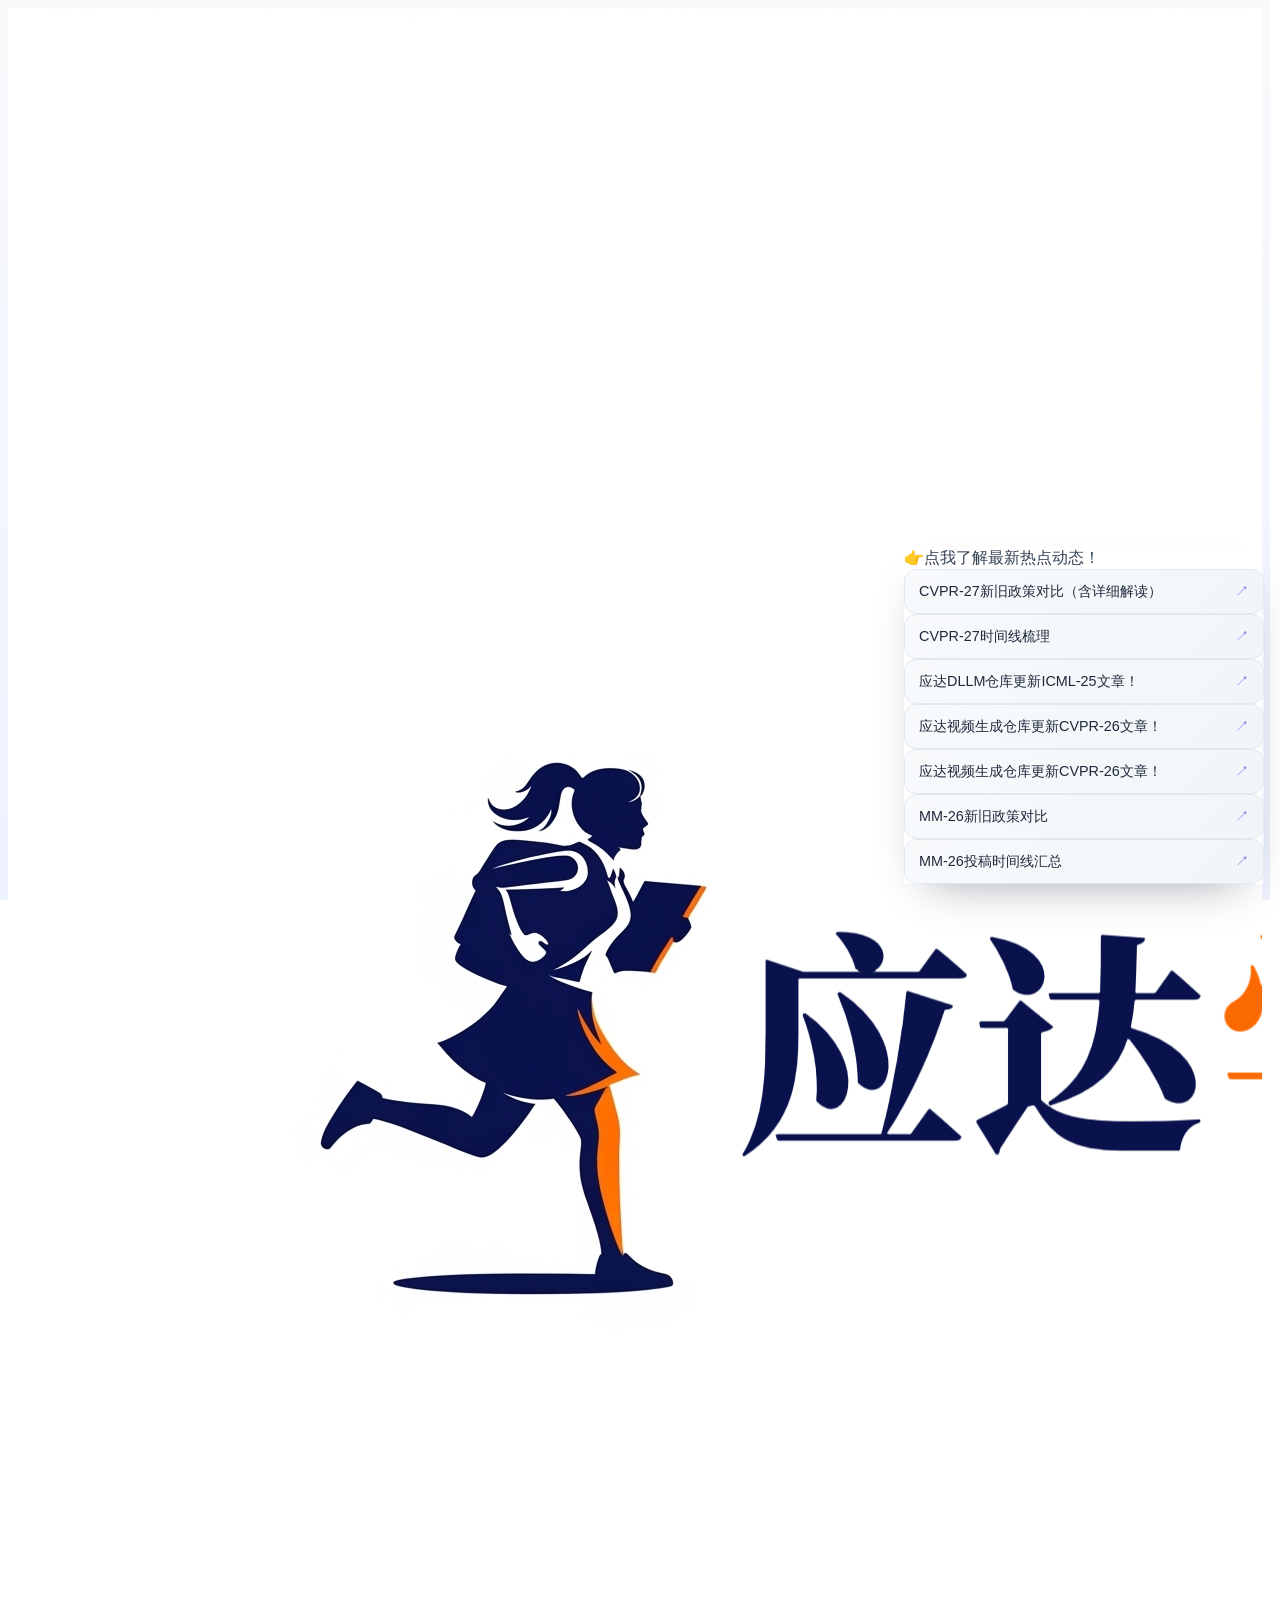
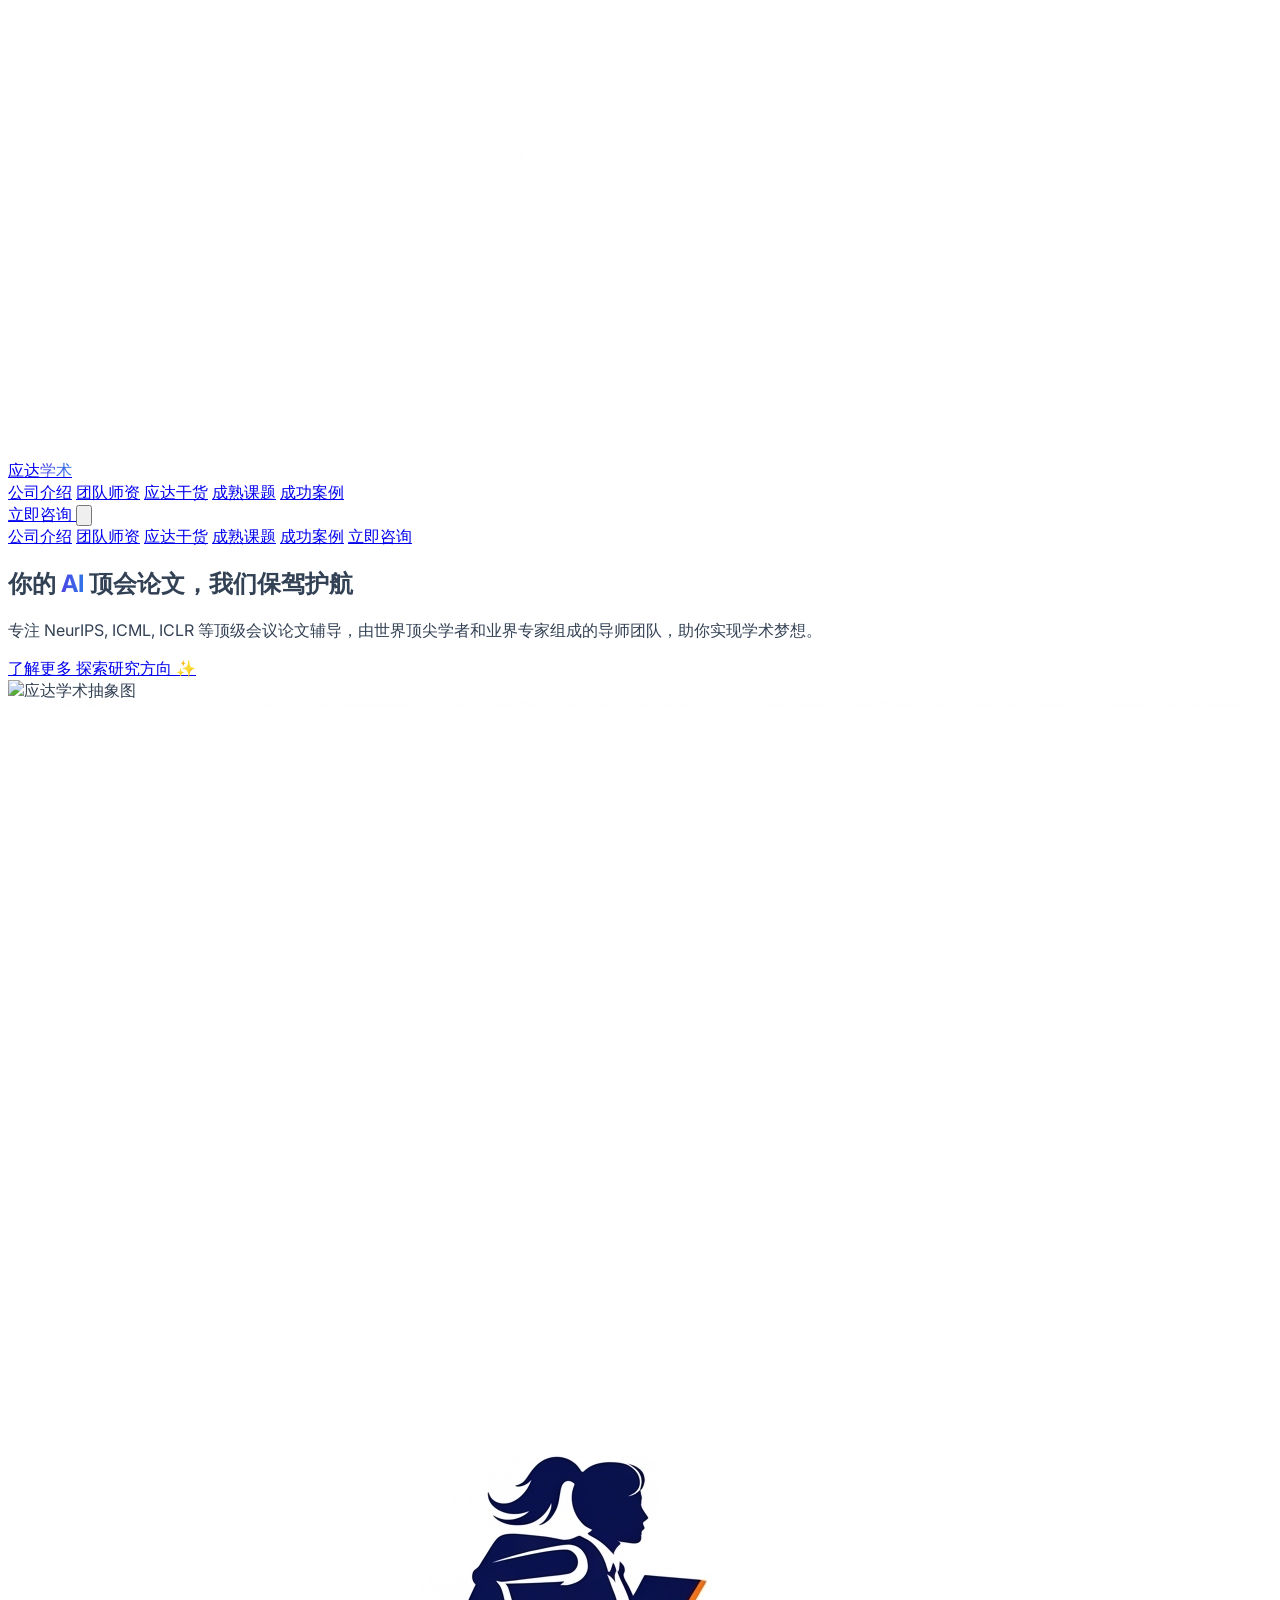
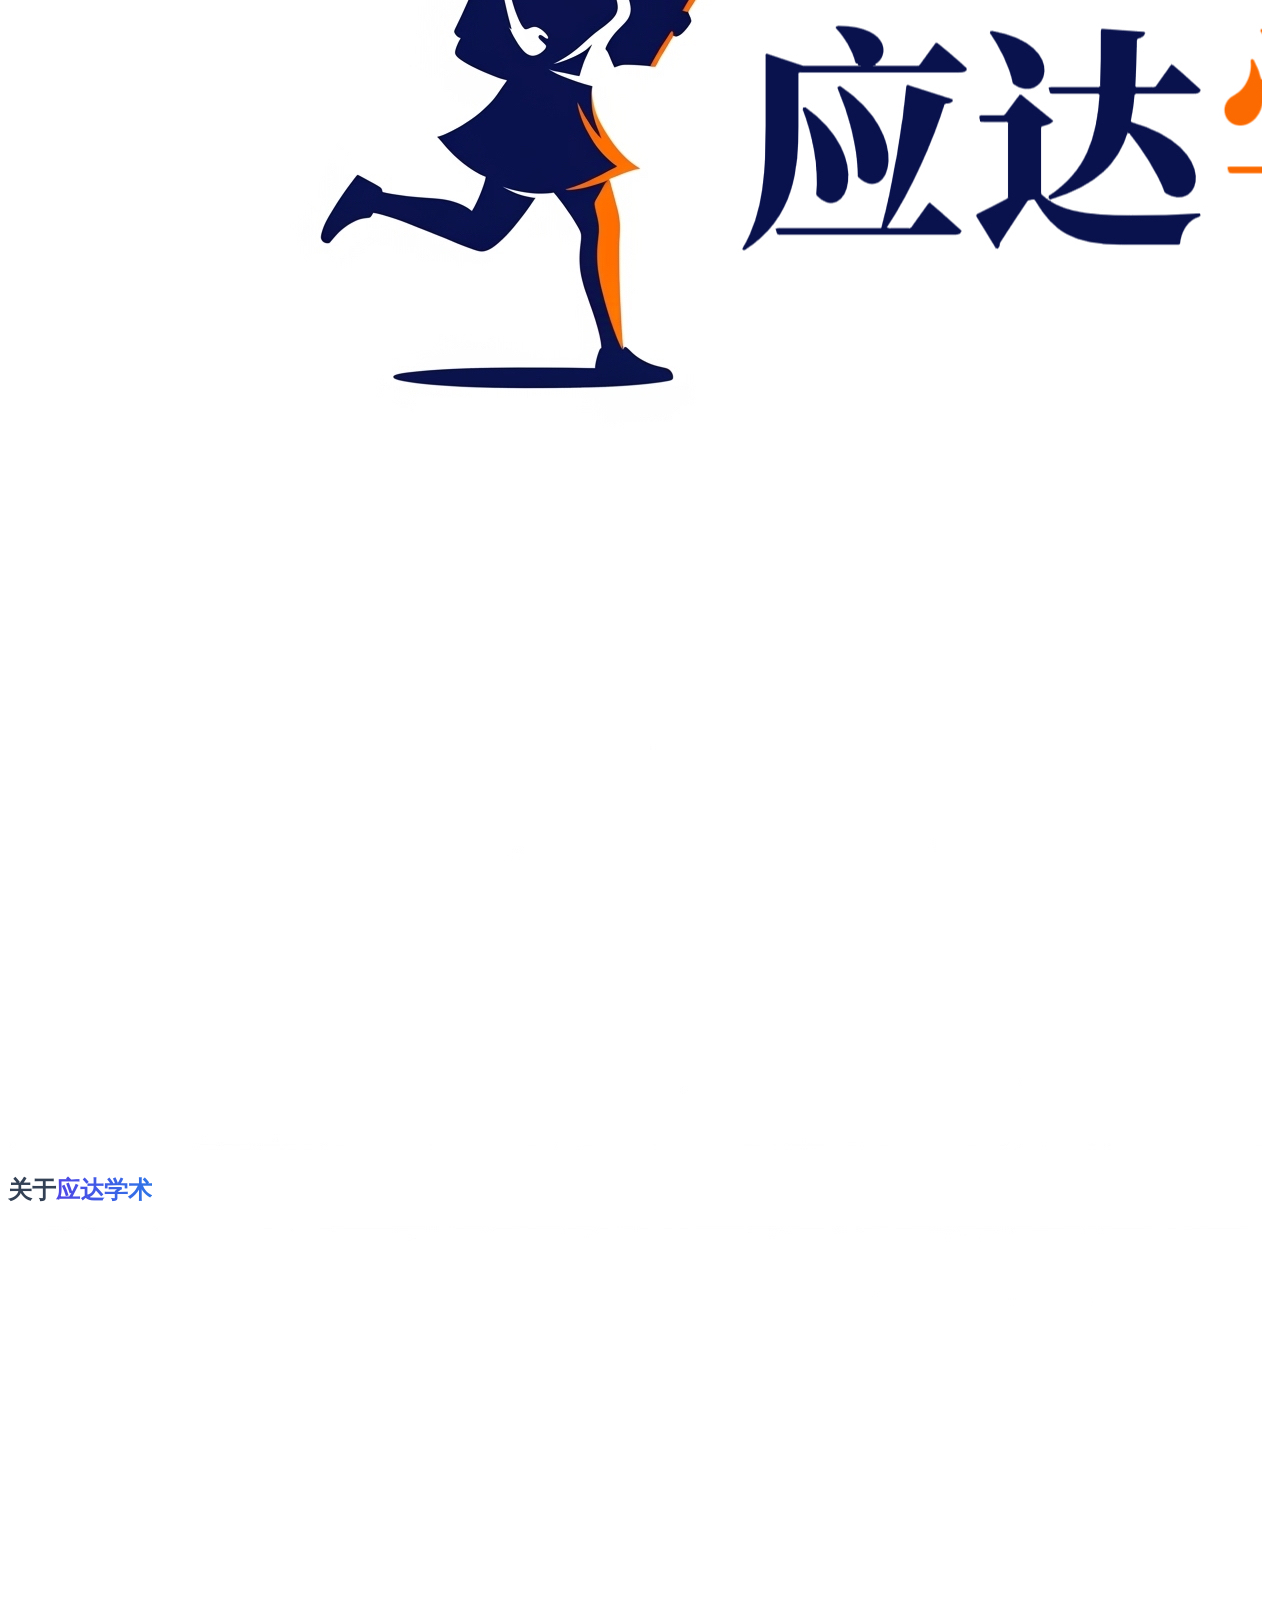
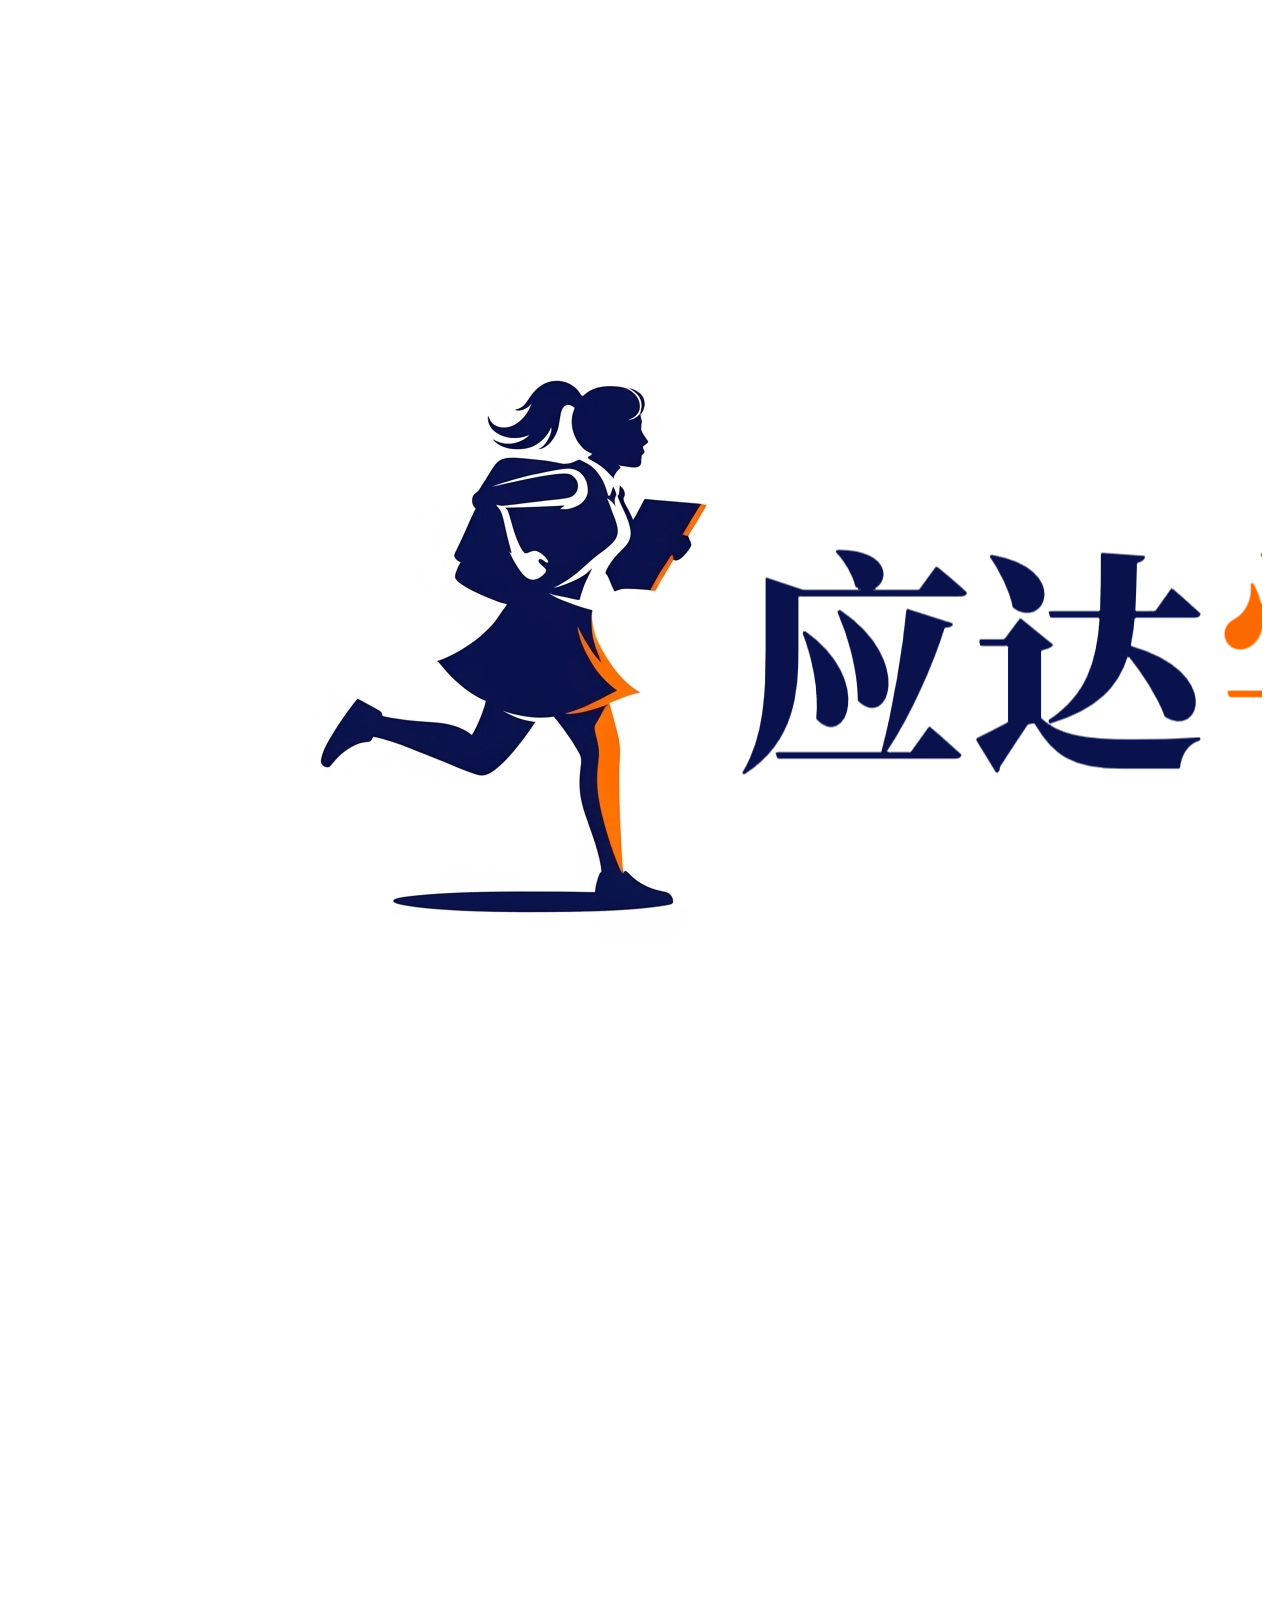
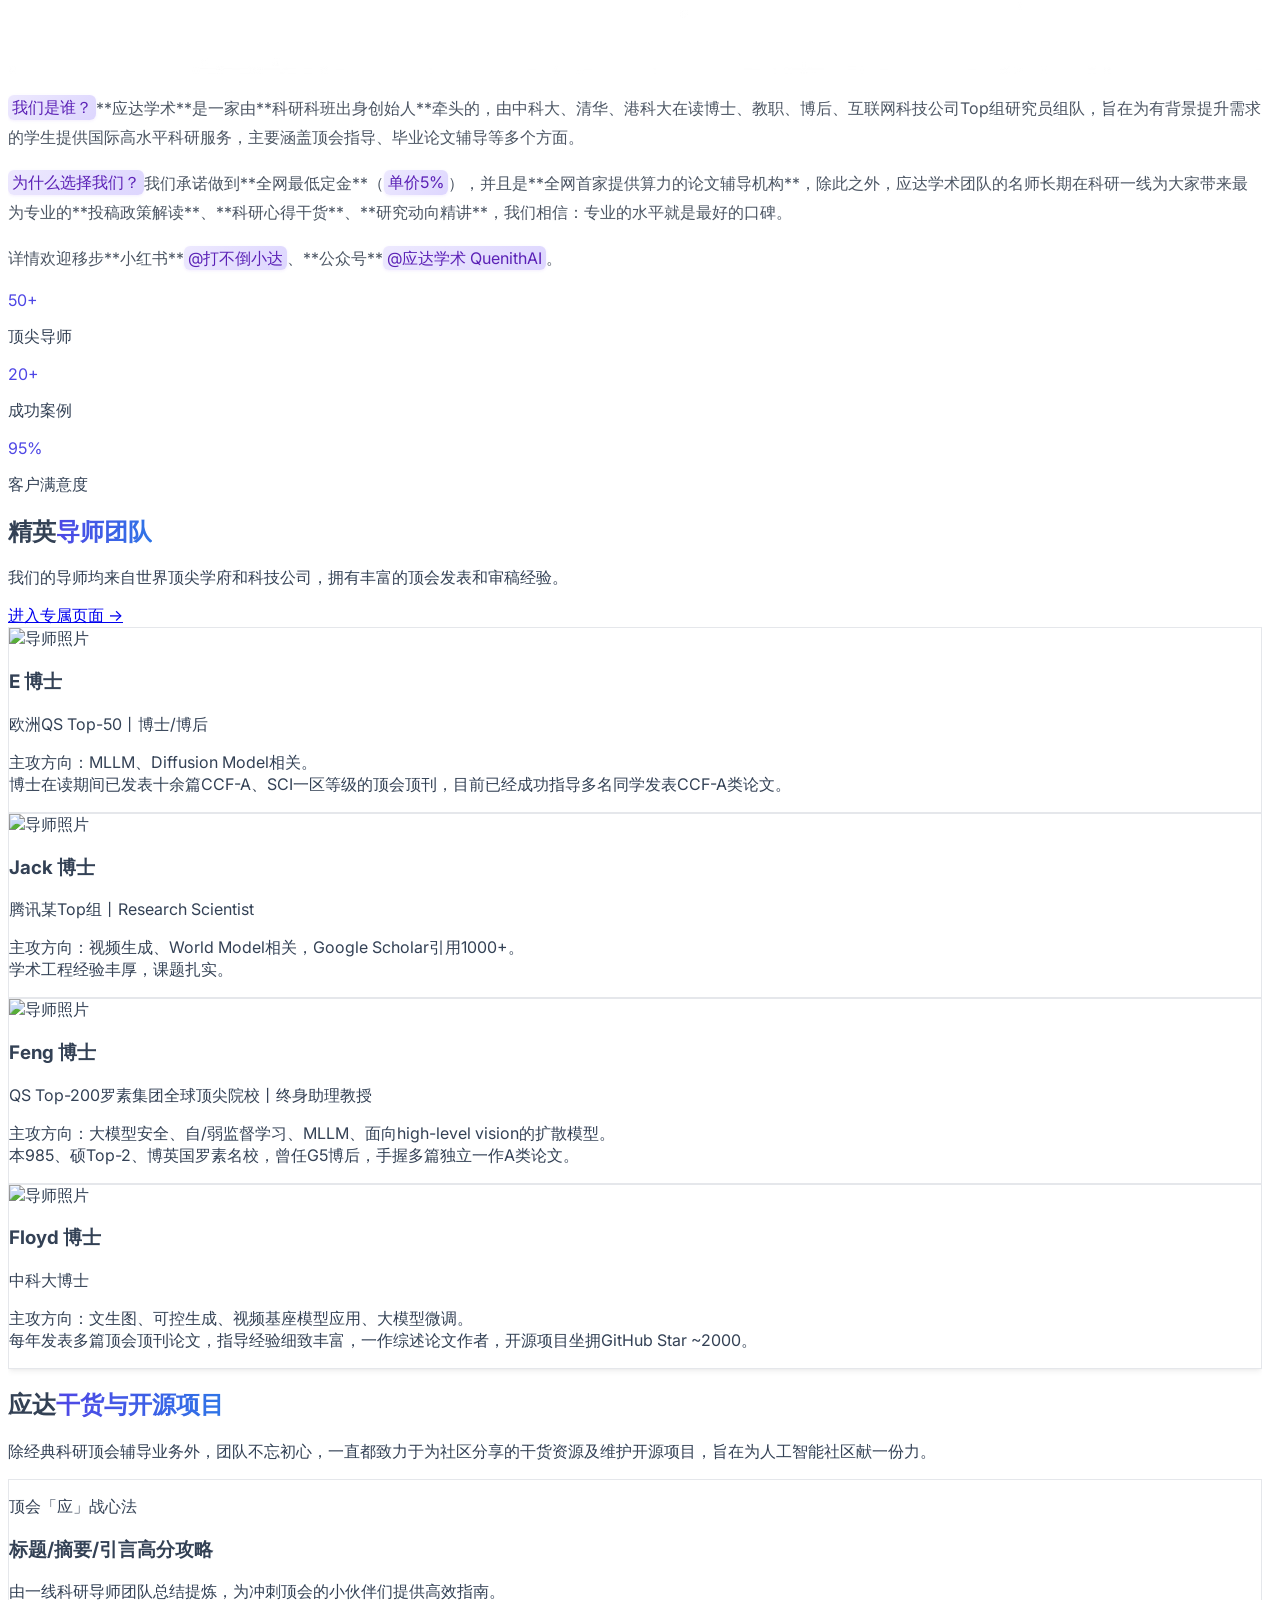
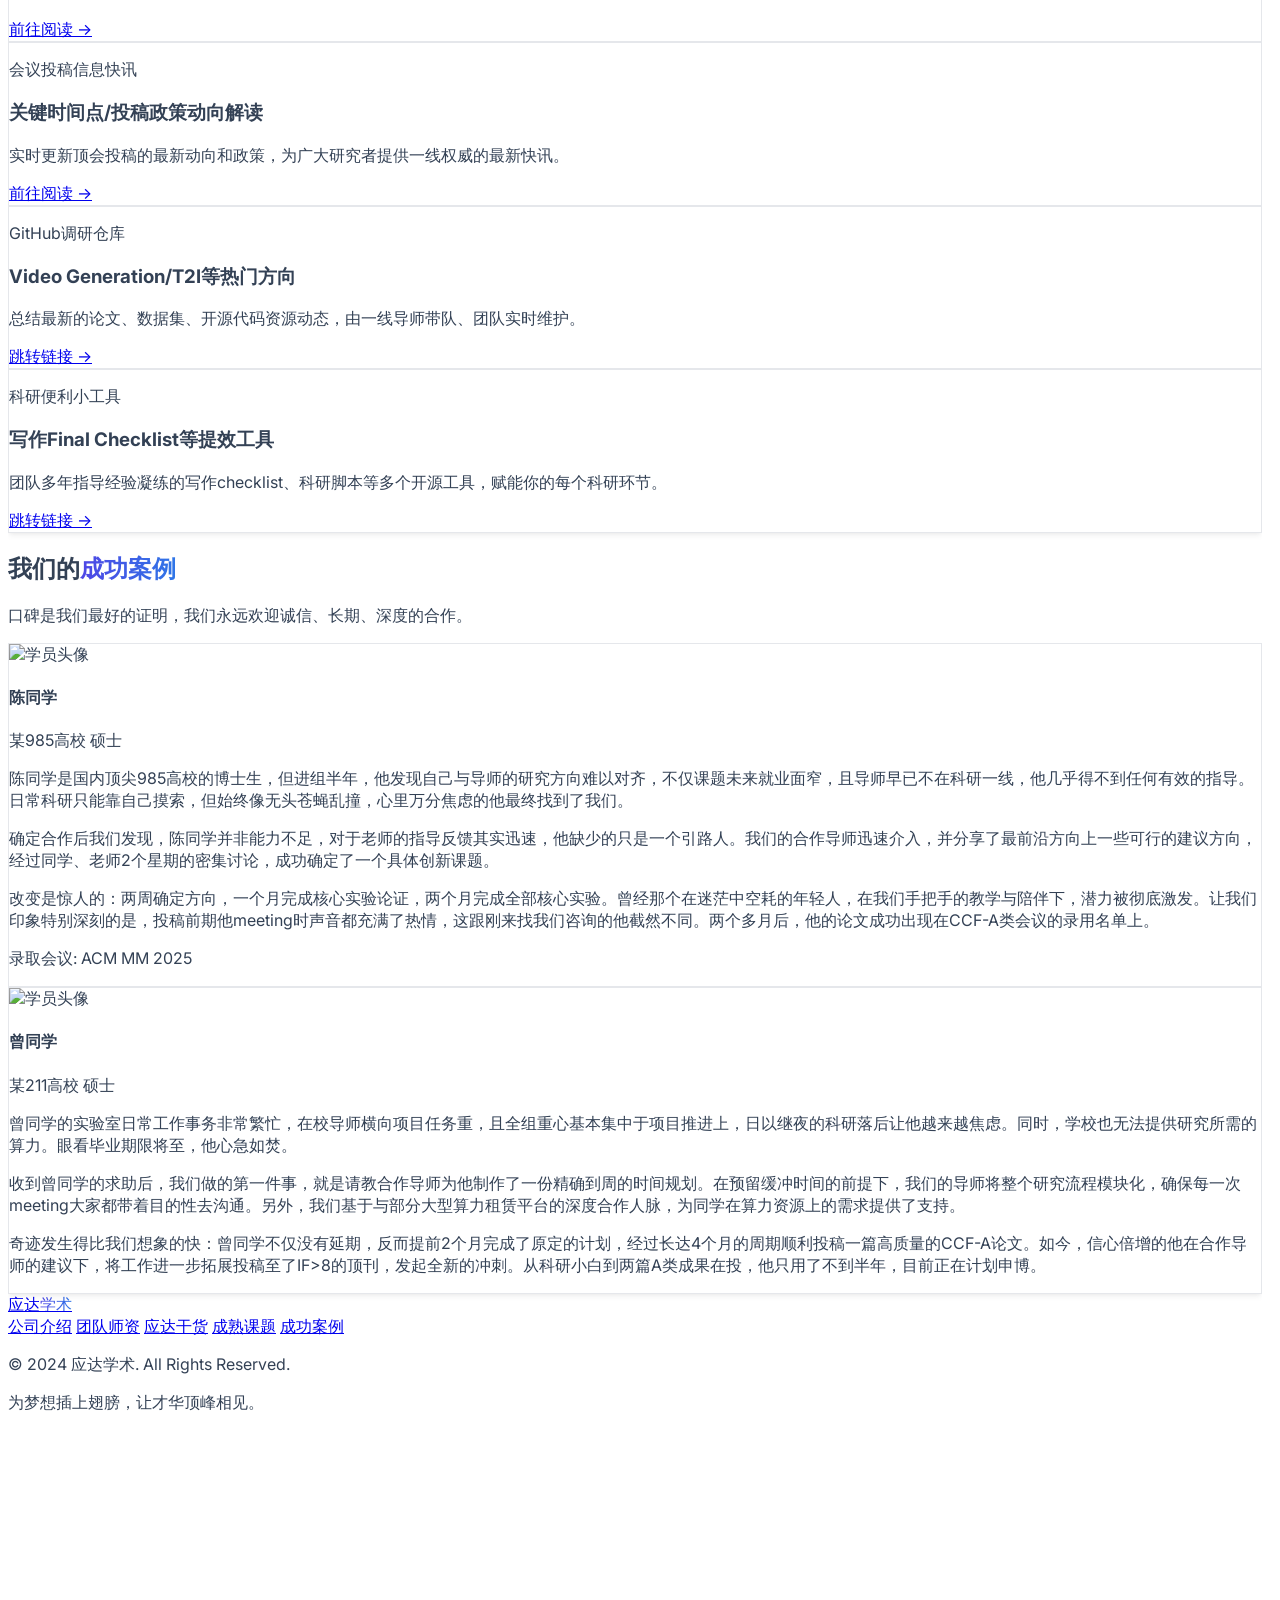
==== commit 8ed0e8ff: "Add CVPR-27 policy comparison news" ====
--- a/index.html
+++ b/index.html
@@ -925,6 +925,61 @@
         // 1) 修改 title 作为标题列表文案
         // 2) 修改 content 作为点开后全文内容（支持换行）
         const floatingNewsItems = [
+        {
+                id: '2026-10-25-cvpr27-policy-compare',
+                title: 'CVPR-27新旧政策对比（含详细解读）',
+                content: `
+👋 大家好，我们是应达学术团队。
+
+👋 CVPR-27即将在**11月截止**！小达帮大家总结了今年的**submission policy最新变化**，尤其对比了26年的旧政策差异，正在准备投稿的宝子们别忘了check一下～
+
+
+# 新旧政策对比速览
+
+1️⃣ 新增互惠审稿人配额（重要！）
+
+❶ 若论文作者中**无人有资格当reciprocal reviewer**，每位作者**最多挂名一篇**这样的论文。
+
+❷ 有资格指截至**11月10日**在**CVPR/ICCV/ECCV/NeurIPS/ICML/ICLR/TPAMI**等主会或期刊有**长文被接收**（workshop不算），且须**导入OpenReview profile**，只挂DBLP不够。
+
+❸ 超出配额的投稿**从编号最大的开始desk reject**，记得和co-author沟通好～
+
+
+2️⃣ LLM相关政策
+
+❶ 首次**强制要求LLM Usage Statement**，放在**正文后、参考文献前**，**不计页数、需匿名**。**没用LLM也要写明**，缺了**直接desk reject**！终稿还需在**致谢中披露**。
+
+❷ 会议方审稿会用**OpenReview内的批准LLM工具**，不打分、不做决定、不用于训练，**作者不能退出**；审稿人**把稿件传给外部LLM算违规**。
+
+⚠️ 官网显示**LLM政策仍在敲定**，截止前可能调整。
+
+
+3️⃣ Desk Reject政策
+
+理由统一为**A–E五类**且**不能申诉**：A配额违规、B格式与匿名违规、C学术诚信、D审稿严重失职、E无法被有意义地审稿。**D和E为新增**，**审稿失职会连累自己的投稿**。
+
+
+4️⃣ arXiv同期工作新规
+
+**2026年9月15日及以后**首次公开的工作算**同期工作**，不能仅因相似拒稿，但**应引用、讨论，可行时做对比**。26年仅规定不要求对比。
+
+
+5️⃣ 旧制度重申
+
+❶ 截止整体**推后约3天**，且明确**不延期**（26年曾延期一天）。
+
+❷ 正文仍为**8页**，**双盲**、**1页rebuttal**、**禁止任何形式的外部链接**基本不变，一稿多投仍以**20%重叠**为标准。
+
+❸ 每人投稿上限仍为**25篇**，超出可自选撤回。
+
+❹ 审稿义务**仅特殊情况可豁免**。
+
+❺ **Findings Track保留**；新增**Agentic AI、Physical AI、AI for Science**等主题。
+
+
+🙋‍♀️ 最后预祝正在冲CVPR-27的小伙伴们投稿顺利！
+`
+            },
         {
                 id: '2026-10-23-cvpr27-timeline',
                 title: 'CVPR-27时间线梳理',
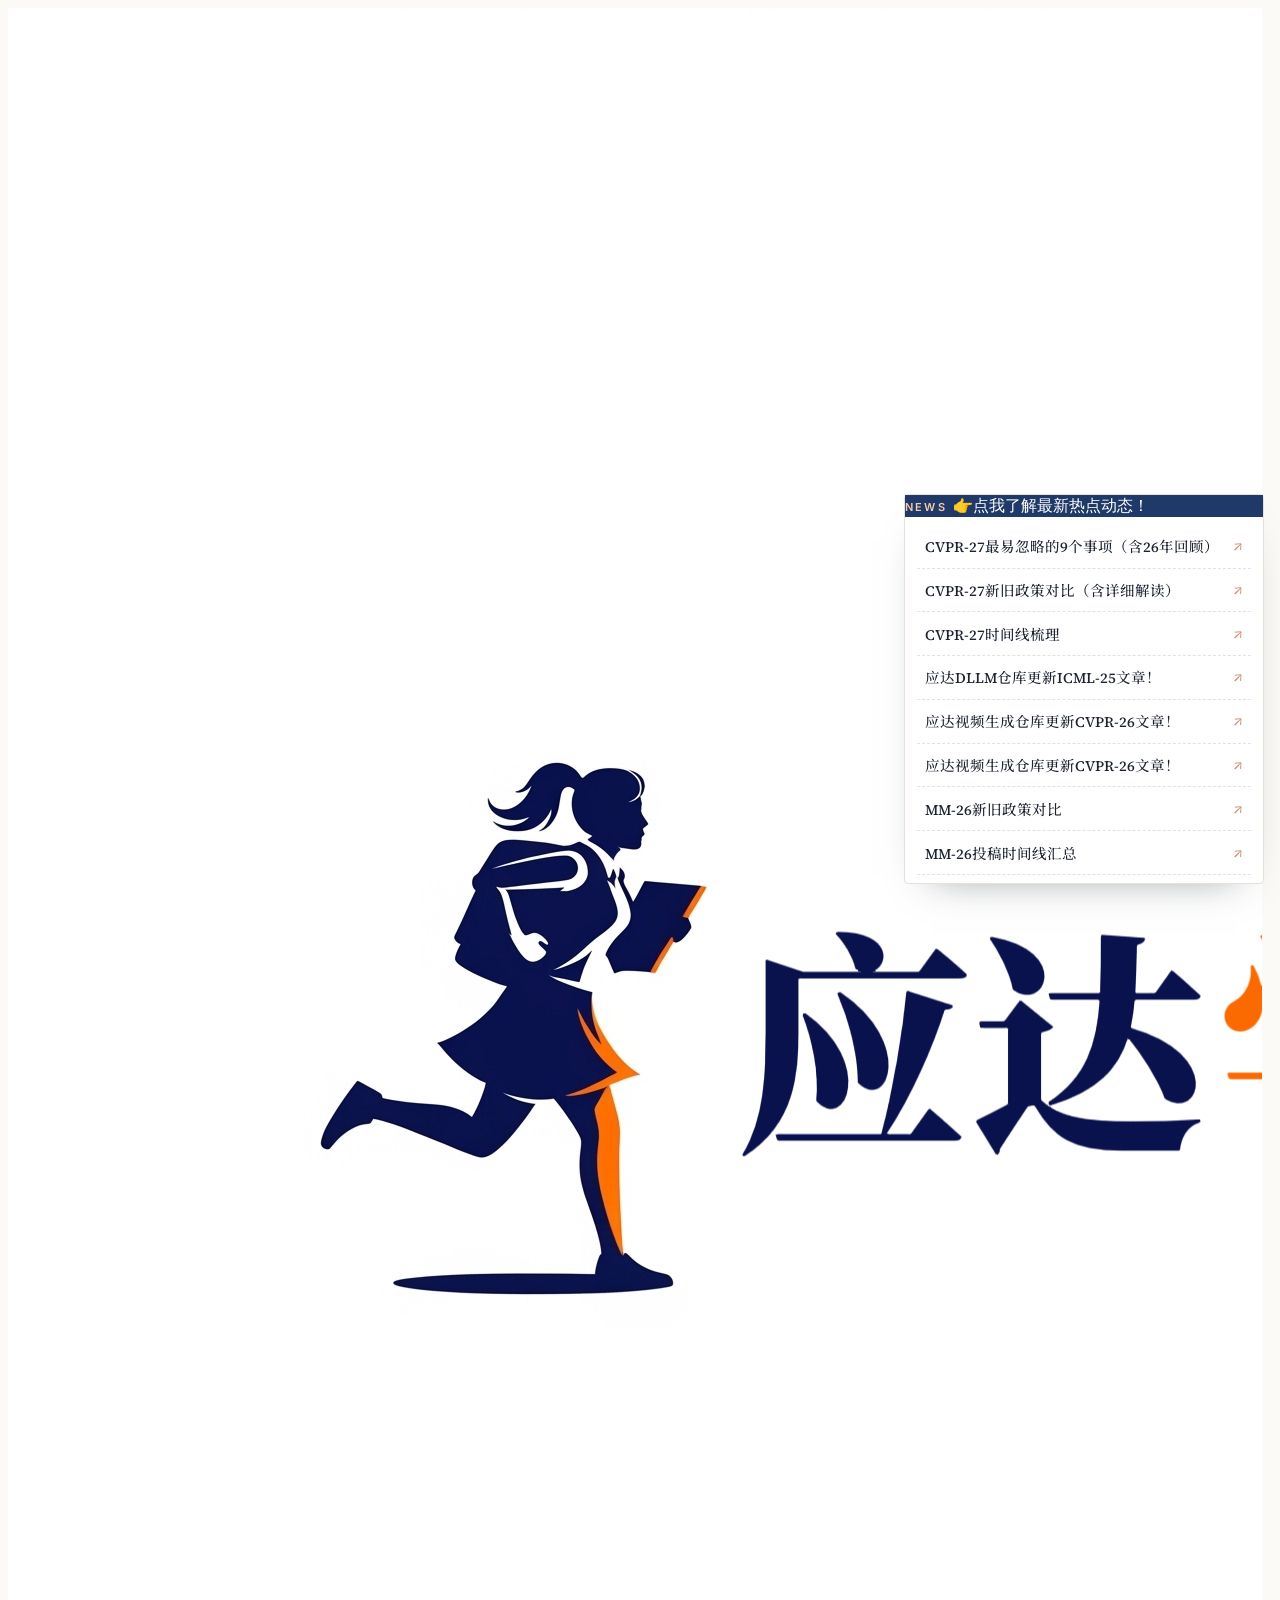
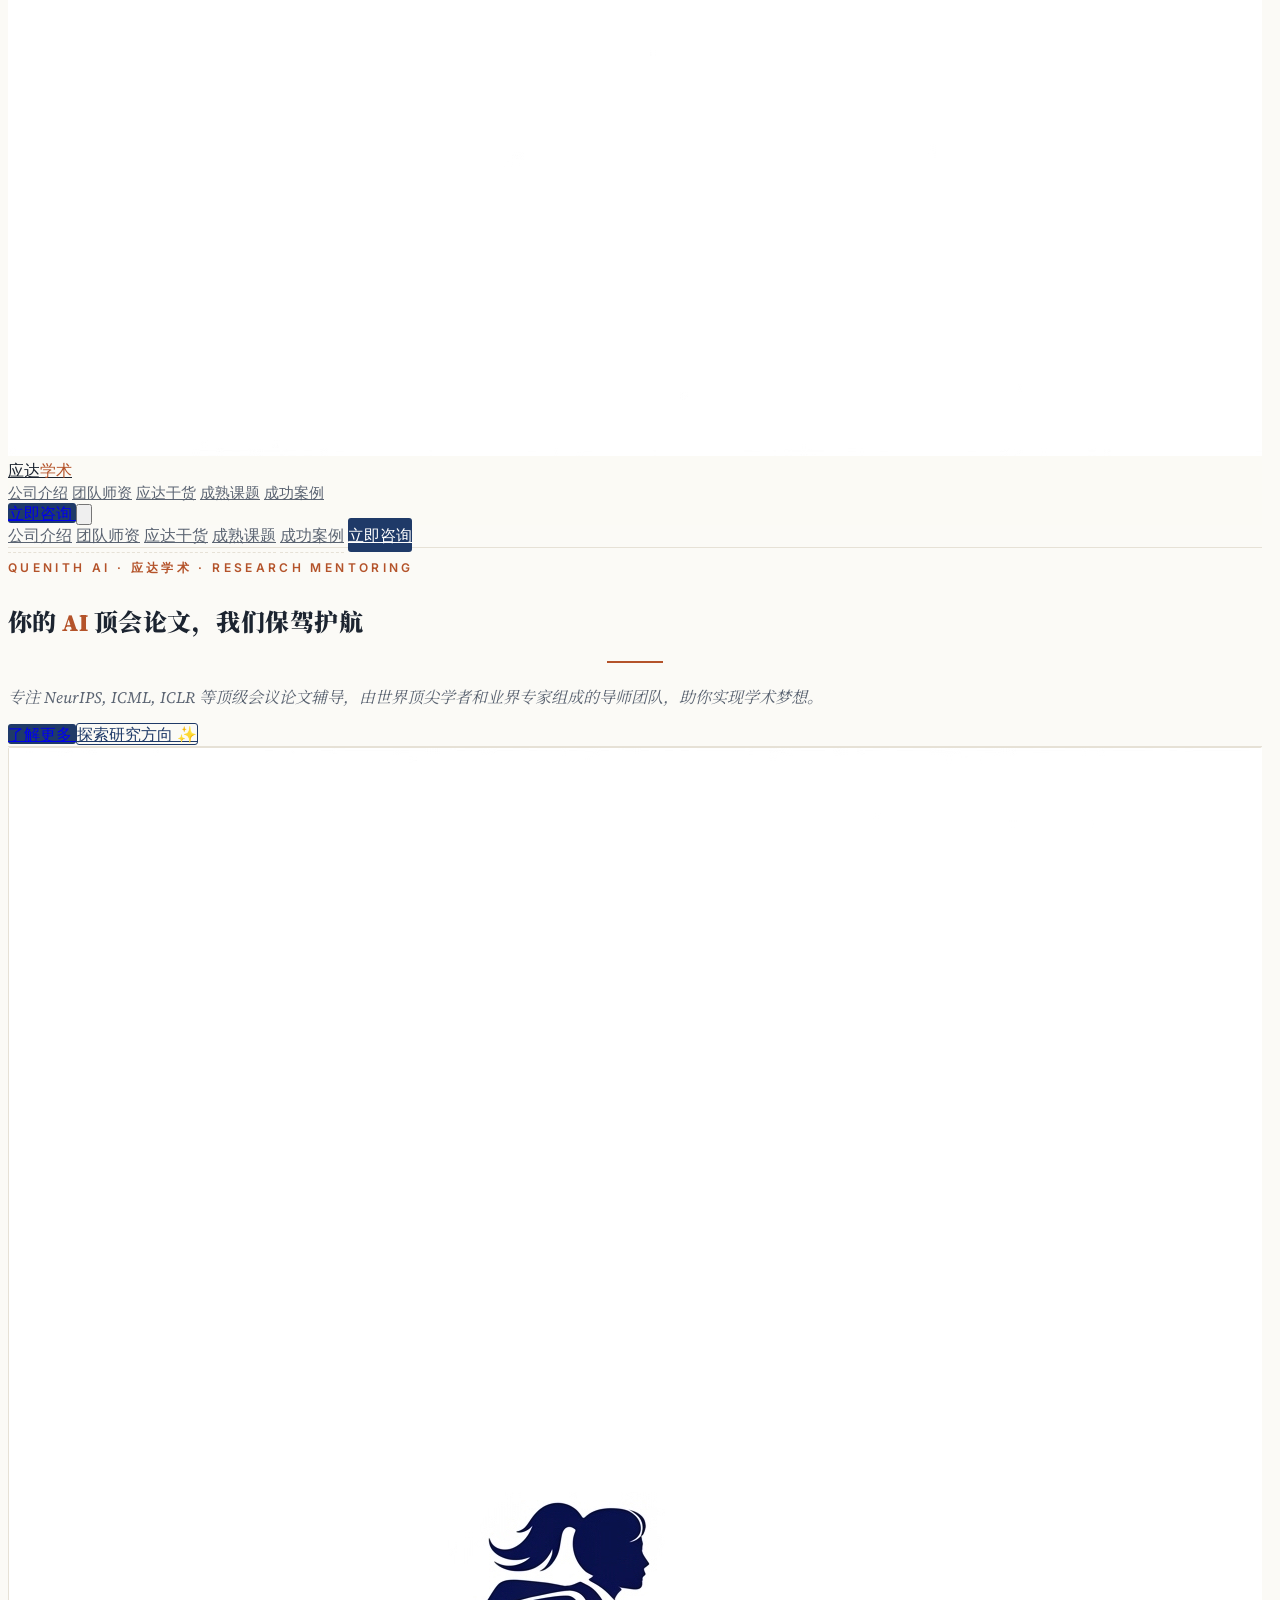
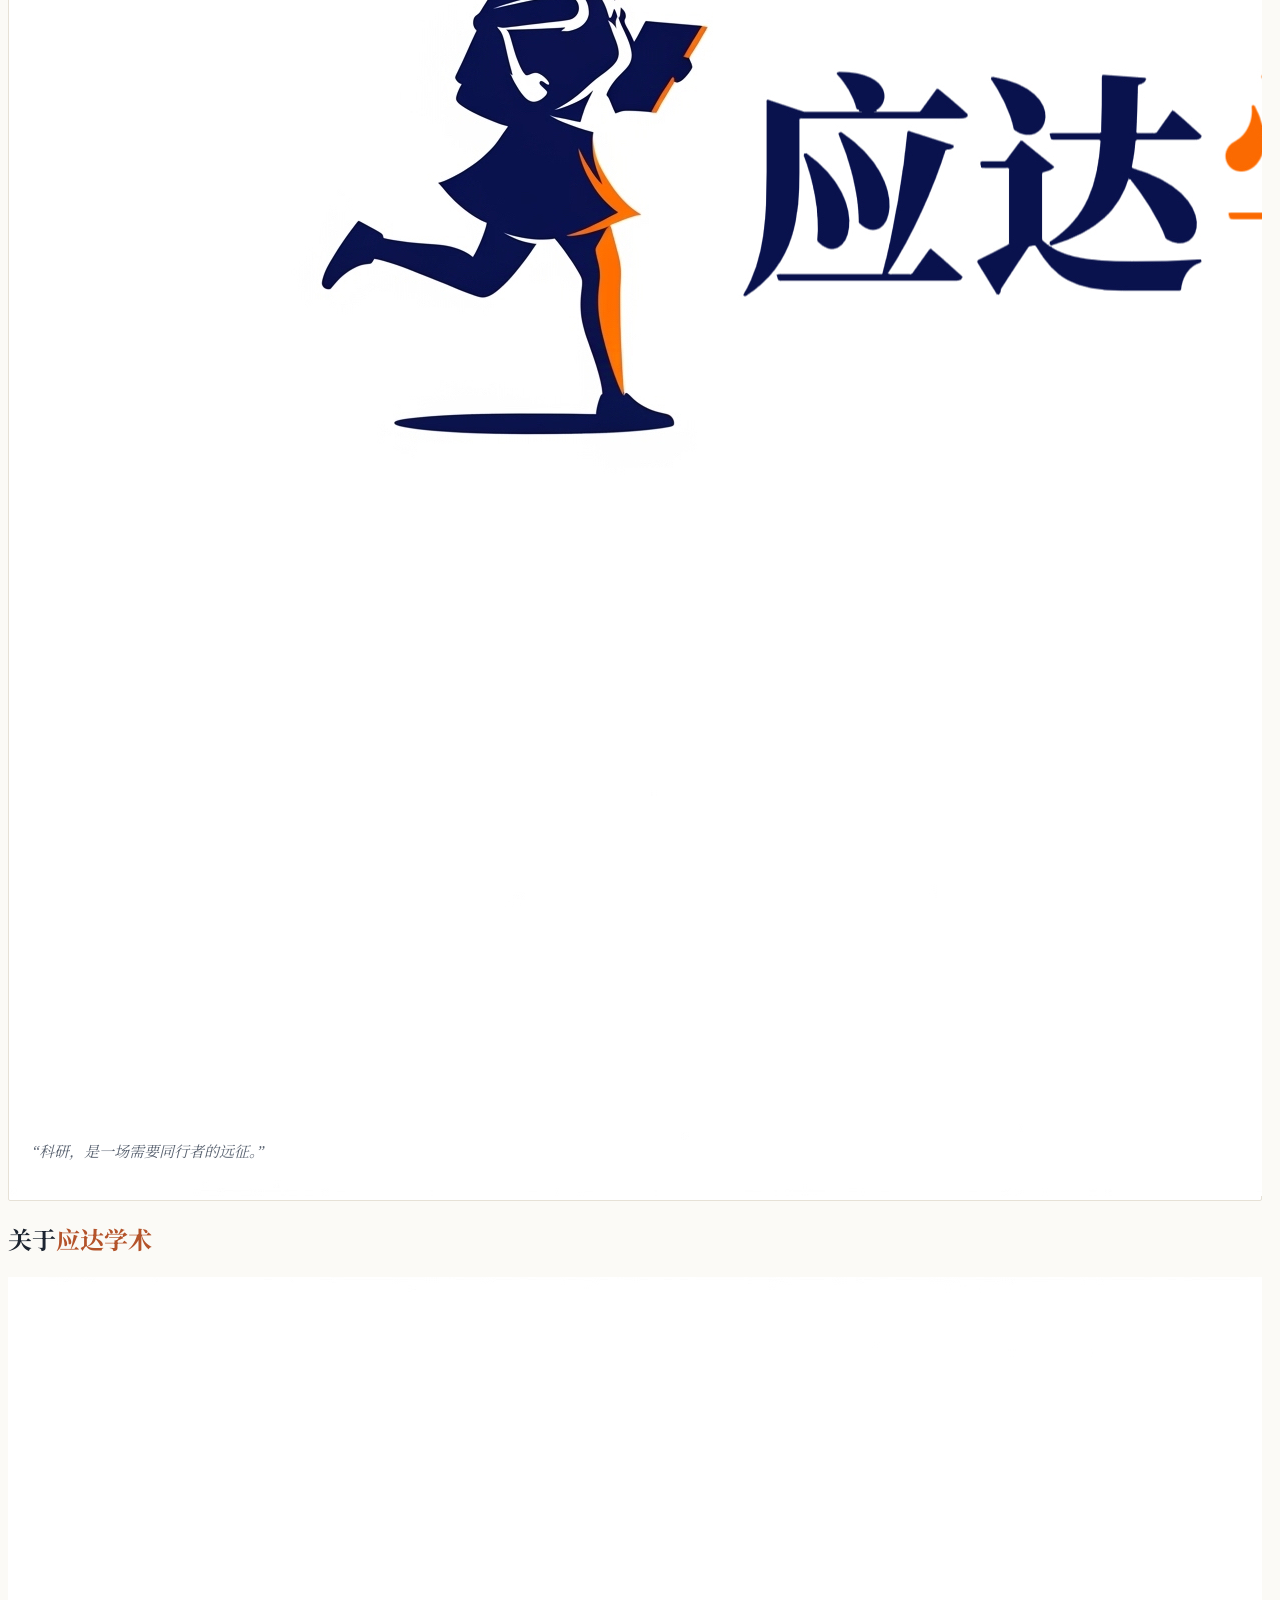
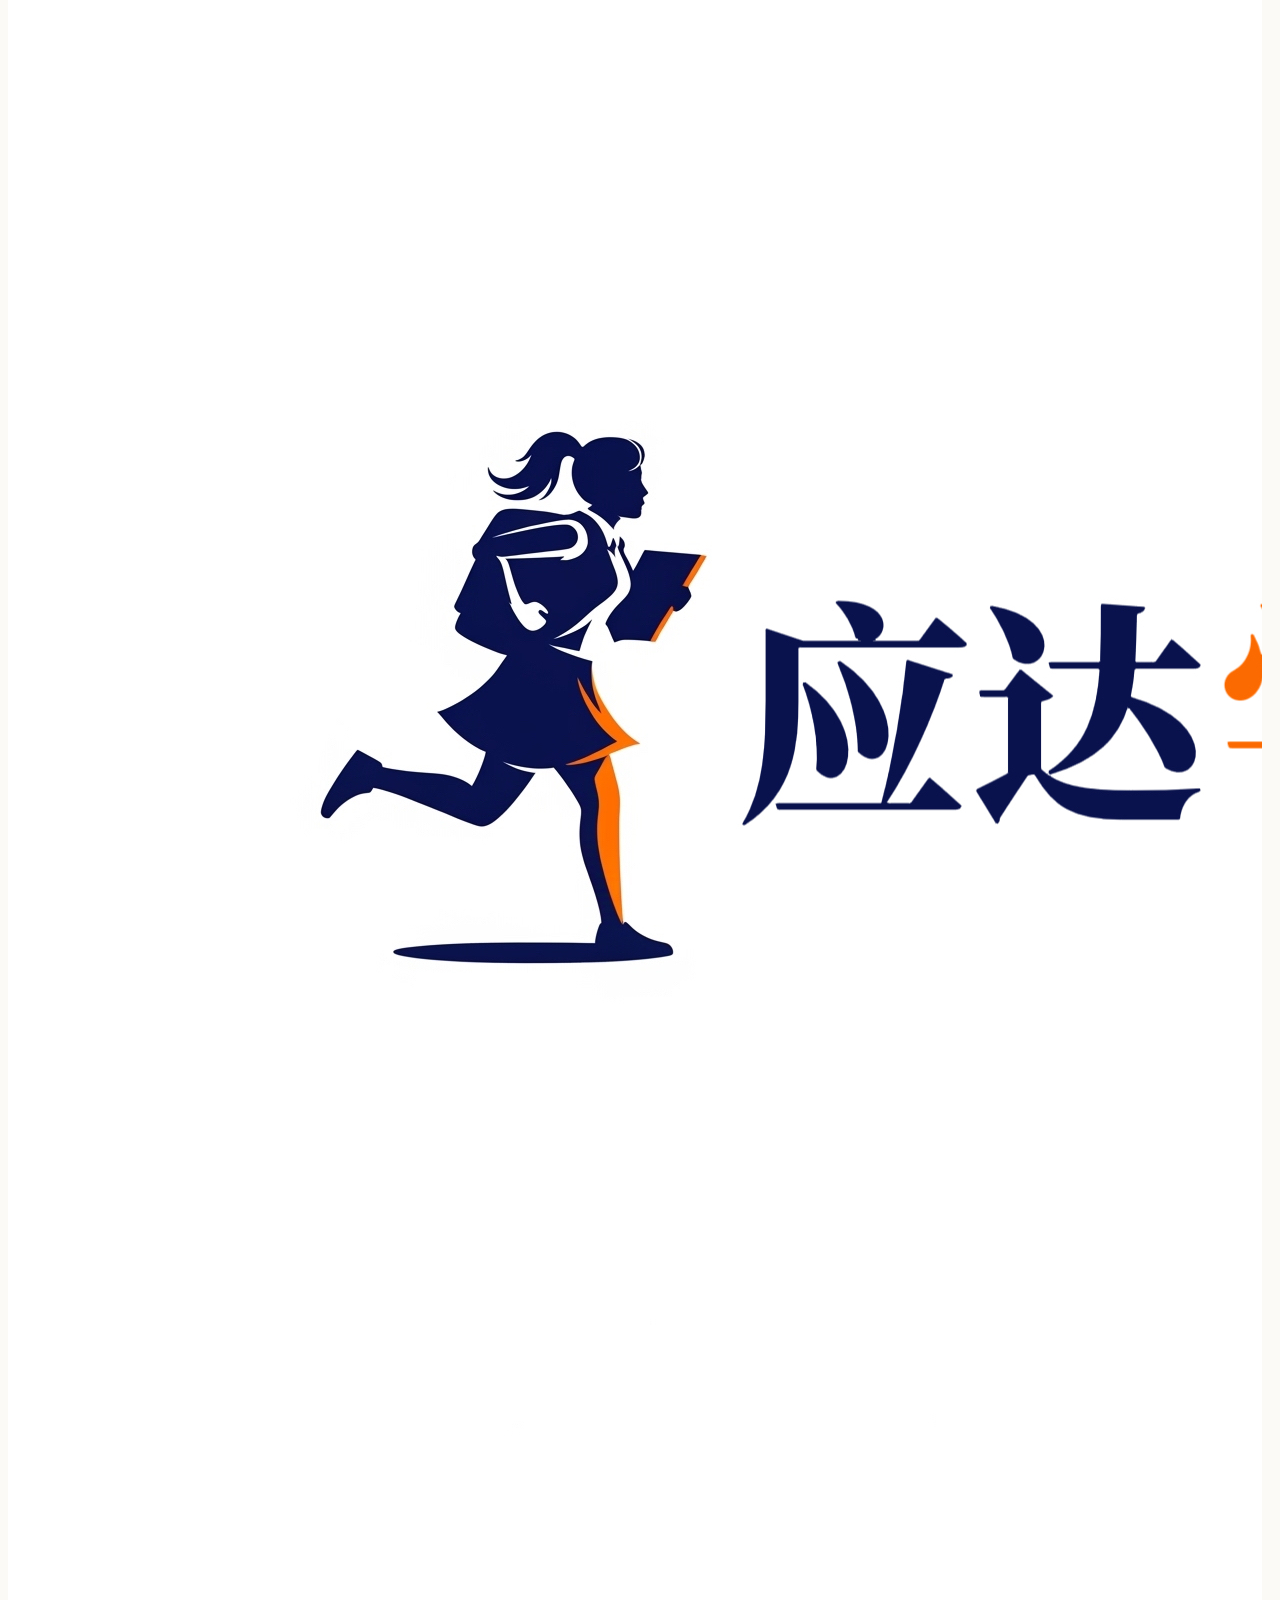
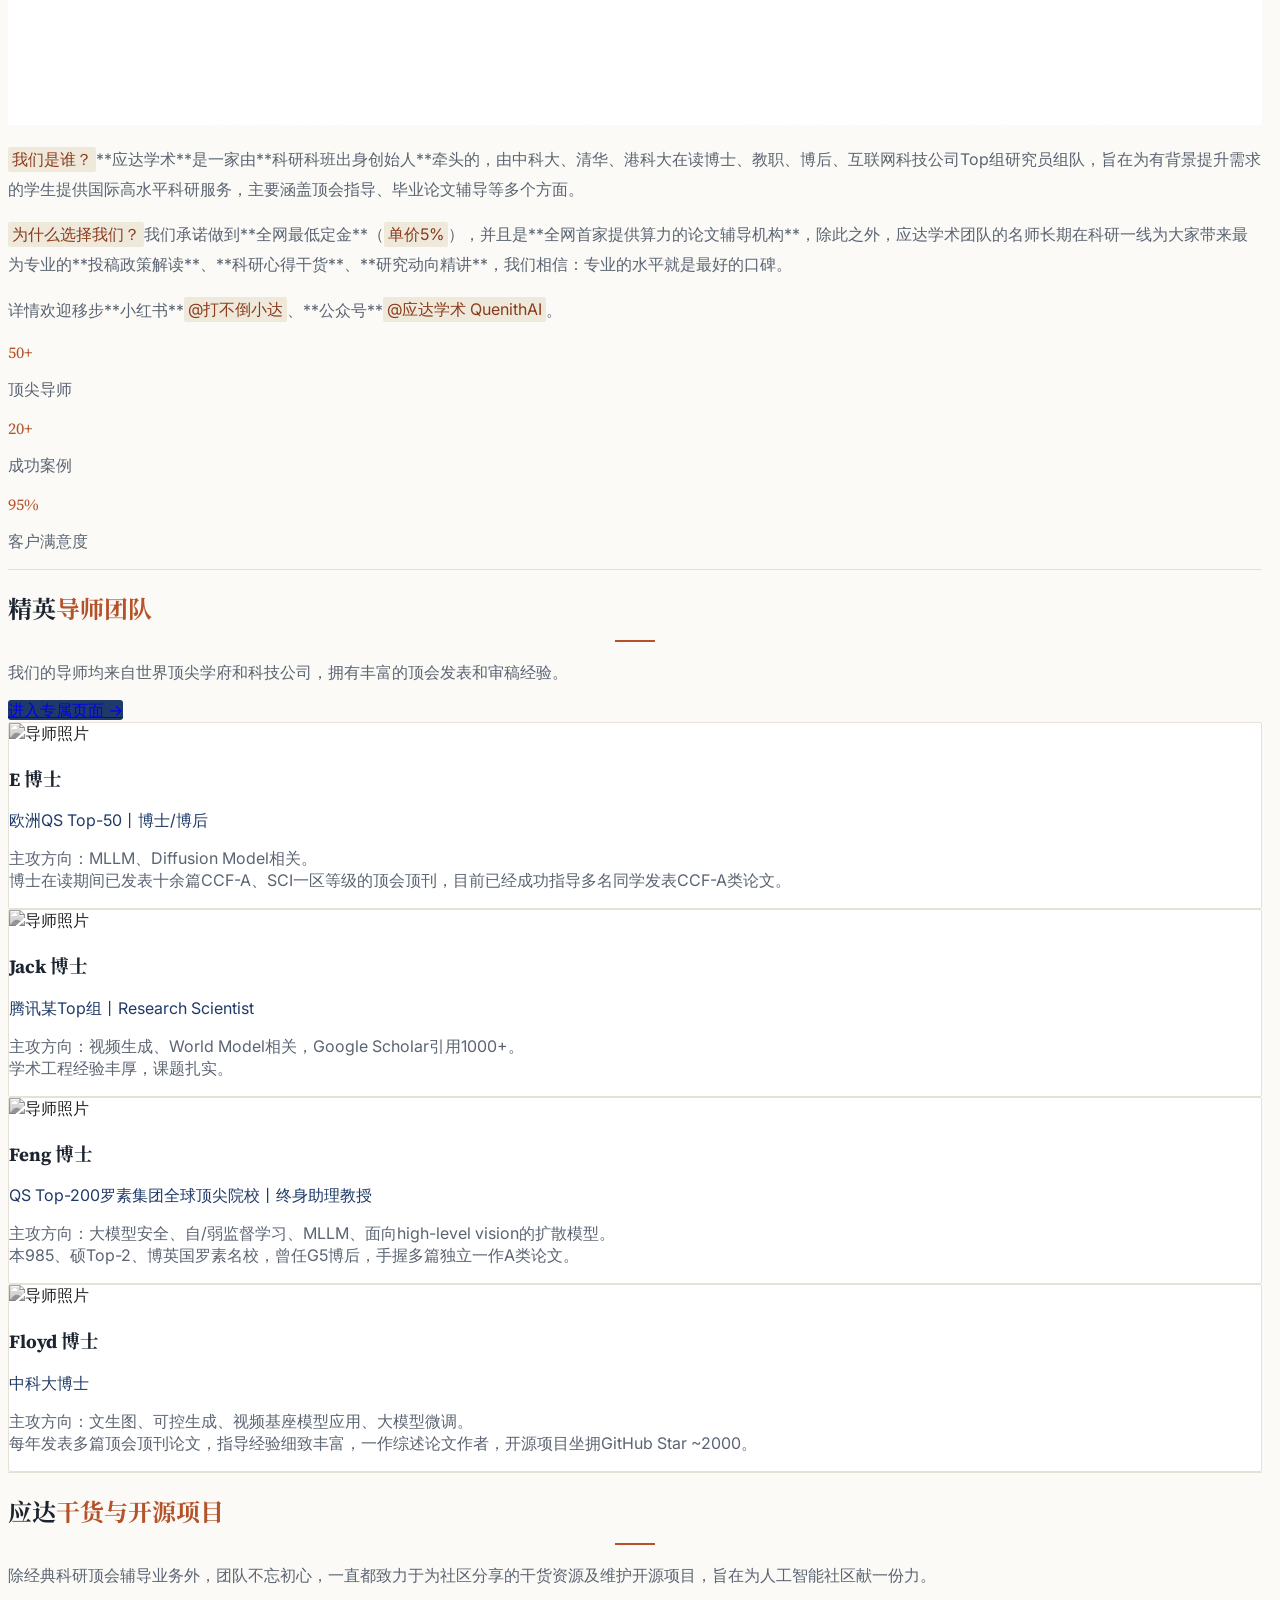
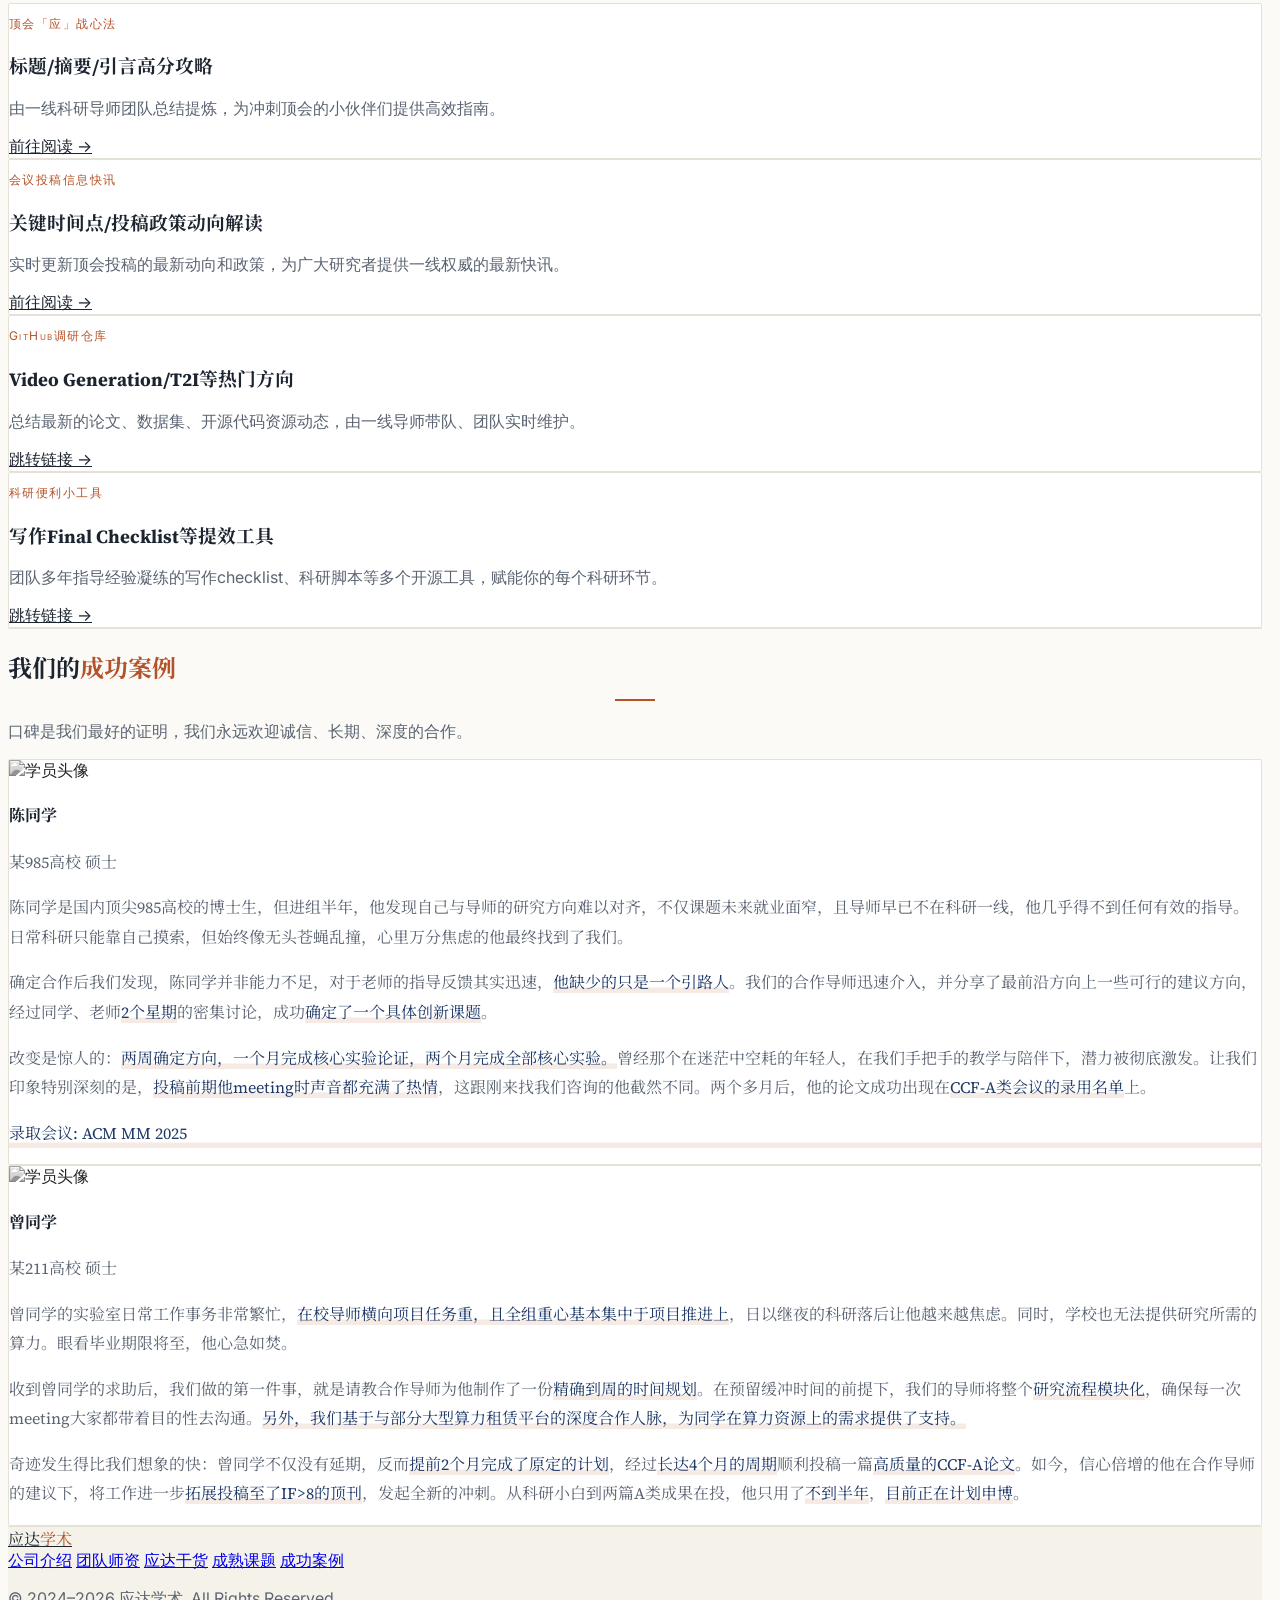
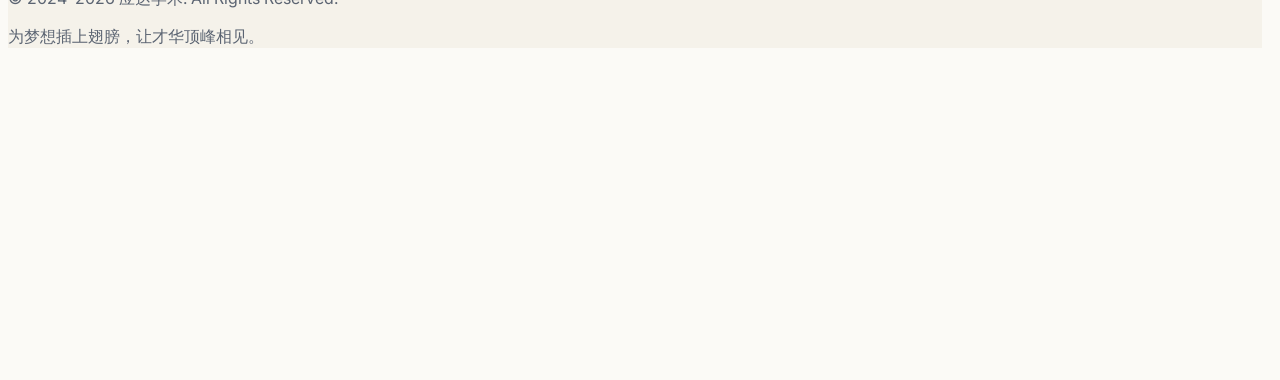
==== commit 9bd67747: "Restyle site in clean academic theme; add KaTeX; sync DLLM ICML-25 and CVPR-27 note3 Apply shared ac" ====
--- a/index.html
+++ b/index.html
@@ -1,9 +1,10 @@
 <!DOCTYPE html>
-<html lang="zh-CN">
+<html lang="zh-CN" class="ac">
 <head>
     <meta charset="UTF-8">
     <meta name="viewport" content="width=device-width, initial-scale=1.0">
     <title>应达学术</title>
+    <link rel="icon" type="image/png" href="assets/logo_run_cn.png">
     
     <!-- Tailwind CSS -->
     <script src="https://cdn.tailwindcss.com"></script>
@@ -11,13 +12,13 @@
     <!-- Google Fonts: Inter -->
     <link rel="preconnect" href="https://fonts.googleapis.com">
     <link rel="preconnect" href="https://fonts.gstatic.com" crossorigin>
-    <link href="https://fonts.googleapis.com/css2?family=Inter:wght@400;500;600;700;900&display=swap" rel="stylesheet">
+    <link href="https://fonts.googleapis.com/css2?family=Inter:wght@400;500;600;700;900&family=Noto+Serif+SC:wght@500;700;900&family=Source+Serif+4:opsz,wght@8..60,500;8..60,700&display=swap" rel="stylesheet">
     
     <!-- Lucide Icons -->
     <script src="https://unpkg.com/lucide-react@latest/dist/lucide-react.js"></script>
     <script src="https://unpkg.com/lucide@latest"></script>
     <script src="https://cdn.jsdelivr.net/npm/marked/marked.min.js"></script>
-    <link rel="stylesheet" href="https://cdnjs.cloudflare.com/ajax/libs/highlight.js/11.9.0/styles/atom-one-light.min.css">
+    <link rel="stylesheet" href="https://cdnjs.cloudflare.com/ajax/libs/highlight.js/11.9.0/styles/github.min.css">
     <script src="https://cdnjs.cloudflare.com/ajax/libs/highlight.js/11.9.0/highlight.min.js"></script>
 
 
@@ -507,6 +508,13 @@
             }
         }
     </style>
+    <!-- KaTeX (LaTeX rendering for Markdown) -->
+    <link rel="stylesheet" href="https://cdn.jsdelivr.net/npm/katex@0.16.11/dist/katex.min.css">
+    <script defer src="https://cdn.jsdelivr.net/npm/katex@0.16.11/dist/katex.min.js"></script>
+    <script defer src="https://cdn.jsdelivr.net/npm/katex@0.16.11/dist/contrib/auto-render.min.js"></script>
+    <script src="assets/js/math-render.js"></script>
+    <!-- Academic theme (shared) -->
+    <link rel="stylesheet" href="assets/css/academic.css">
 </head>
 <body class="antialiased">
 
@@ -550,19 +558,18 @@
 
     <main>
         <!-- Hero Section -->
-        <section class="relative h-screen flex items-center justify-center text-center">
+        <section class="hero relative h-screen flex items-center justify-center text-center">
             <!-- Wrap decorative layers so they fade out smoothly at the bottom -->
             <div class="absolute inset-0 z-0 pointer-events-none fade-out-bottom">
                 <canvas id="hero-canvas"></canvas>
-                <!-- Ambient gradient blobs for a subtle premium feel -->
-                <div class="pointer-events-none absolute -top-20 -left-20 w-72 h-72 bg-gradient-to-tr from-indigo-300 via-indigo-400 to-cyan-300 rounded-full blur-3xl opacity-40 animate-blob"></div>
-                <div class="pointer-events-none absolute -bottom-12 -right-16 w-80 h-80 bg-gradient-to-tr from-cyan-300 via-sky-300 to-indigo-400 rounded-full blur-3xl opacity-40 animate-blob animation-delay-2000"></div>
             </div>
             
             <div class="relative z-10 px-4">
+                <p class="hero-eyebrow">Quenith AI · 应达学术 · Research Mentoring</p>
                 <h1 class="text-4xl md:text-6xl font-black text-gray-900 leading-tight mb-4 tracking-wider">
                     你的 <span class="gradient-text">AI</span> 顶会论文，我们保驾护航
                 </h1>
+                <span class="hero-rule" aria-hidden="true"></span>
                 <p class="text-lg md:text-xl text-gray-600 max-w-3xl mx-auto mb-8">
                     专注 NeurIPS, ICML, ICLR 等顶级会议论文辅导，由世界顶尖学者和业界专家组成的导师团队，助你实现学术梦想。
                 </p>
@@ -585,11 +592,11 @@
             <div class="container mx-auto px-6">
                 <div class="grid md:grid-cols-2 gap-12 items-center transition-all duration-300 rounded-2xl group-hover:shadow-xl group-hover:-translate-y-1 m-2 md:m-4 p-4 md:p-6">
                     <div class="scroll-animate">
-                        <div class="relative w-full h-80 rounded-xl overflow-hidden shadow-lg ring-1 ring-white/20">
-                             <img src="https://placehold.co/600x400/f8f9fa/4f46e5?text=Quenith+AI" alt="应达学术抽象图" class="w-full h-full object-cover opacity-30">
+                        <div class="about-figure relative w-full h-80 overflow-hidden">
                              <div class="absolute inset-0 flex items-center justify-center">
                                 <i data-lucide="brain-circuit" class="w-24 h-24 text-indigo-500 opacity-50"></i>
                              </div>
+                             <p class="about-quote">“科研，是一场需要同行者的远征。”</p>
                              <div class="absolute bottom-4 right-4 hidden sm:flex items-center justify-center w-14 h-14 rounded-full ring-1 ring-white/40 bg-white/60 backdrop-blur shadow-lg">
                                  <img src="assets/logo_run_cn.png" alt="应达学术 Logo" class="w-10 h-10 rounded-full object-cover">
                              </div>
@@ -605,15 +612,15 @@
                         <div id="about-markdown-content" class="about-markdown mb-6"></div>
                         <div class="flex space-x-6">
                             <div class="text-center">
-                                <p class="text-3xl font-bold gradient-text">50+</p>
+                                <p class="stat-num text-3xl font-bold gradient-text">50+</p>
                                 <p class="text-sm text-gray-500">顶尖导师</p>
                             </div>
                             <div class="text-center">
-                                <p class="text-3xl font-bold gradient-text">20+</p>
+                                <p class="stat-num text-3xl font-bold gradient-text">20+</p>
                                 <p class="text-sm text-gray-500">成功案例</p>
                             </div>
                             <div class="text-center">
-                                <p class="text-3xl font-bold gradient-text">95%</p>
+                                <p class="stat-num text-3xl font-bold gradient-text">95%</p>
                                 <p class="text-sm text-gray-500">客户满意度</p>
                             </div>
                         </div>
@@ -626,7 +633,7 @@
         <section id="team" class="py-20 md:py-32">
             <div class="container mx-auto px-6">
                 <div class="text-center mb-16">
-                    <h2 class="text-3xl md:text-4xl font-bold text-gray-900 mb-4 scroll-animate">精英<span class="gradient-text">导师团队</span></h2>
+                    <h2 class="section-title text-3xl md:text-4xl font-bold text-gray-900 mb-4 scroll-animate">精英<span class="gradient-text">导师团队</span></h2>
                     <p class="text-lg text-gray-600 max-w-2xl mx-auto scroll-animate" style="transition-delay: 0.1s;">
                         我们的导师均来自世界顶尖学府和科技公司，拥有丰富的顶会发表和审稿经验。
                     </p>
@@ -668,7 +675,7 @@
         <section id="resources" class="py-20 md:py-32">
             <div class="container mx-auto px-6">
                 <div class="text-center mb-16">
-                    <h2 class="text-3xl md:text-4xl font-bold text-gray-900 mb-4 scroll-animate">应达<span class="gradient-text">干货与开源项目</span></h2>
+                    <h2 class="section-title text-3xl md:text-4xl font-bold text-gray-900 mb-4 scroll-animate">应达<span class="gradient-text">干货与开源项目</span></h2>
                     <p class="text-lg text-gray-600 max-w-2xl mx-auto scroll-animate" style="transition-delay: 0.1s;">
                         除经典科研顶会辅导业务外，团队不忘初心，一直都致力于为社区分享的干货资源及维护开源项目，旨在为人工智能社区献一份力。
                     </p>
@@ -677,7 +684,7 @@
                     <!-- 卡片：写作技巧 -->
                     <div class="custom-card rounded-xl overflow-hidden scroll-animate" style="transition-delay: 0.1s;">
                         <div class="p-6">
-                            <p class="text-sm text-indigo-600 mb-2">顶会「应」战心法</p>
+                            <p class="card-kicker text-sm text-indigo-600 mb-2">顶会「应」战心法</p>
                             <h3 class="text-lg font-bold text-gray-900 mb-3">标题/摘要/引言高分攻略</h3>
                             <p class="text-gray-500 text-sm mb-5">由一线科研导师团队总结提炼，为冲刺顶会的小伙伴们提供高效指南。</p>
                             <a href="blogs.html?category=news&article=conf-news-hotbrief" class="font-semibold text-gray-800 hover:text-indigo-600 transition-colors">前往阅读 →</a>
@@ -686,7 +693,7 @@
                     <!-- 卡片：投稿指南（Rebuttal/流程） -->
                     <div class="custom-card rounded-xl overflow-hidden scroll-animate" style="transition-delay: 0.2s;">
                         <div class="p-6">
-                            <p class="text-sm text-indigo-600 mb-2">会议投稿信息快讯</p>
+                            <p class="card-kicker text-sm text-indigo-600 mb-2">会议投稿信息快讯</p>
                             <h3 class="text-lg font-bold text-gray-900 mb-3">关键时间点/投稿政策动向解读</h3>
                             <p class="text-gray-500 text-sm mb-5">实时更新顶会投稿的最新动向和政策，为广大研究者提供一线权威的最新快讯。</p>
                             <a href="blogs.html" class="font-semibold text-gray-800 hover:text-indigo-600 transition-colors">前往阅读 →</a>
@@ -695,7 +702,7 @@
                     <!-- 卡片：会议趋势（Trends） -->
                     <div class="custom-card rounded-xl overflow-hidden scroll-animate" style="transition-delay: 0.3s;">
                         <div class="p-6">
-                            <p class="text-sm text-indigo-600 mb-2">GitHub调研仓库</p>
+                            <p class="card-kicker text-sm text-indigo-600 mb-2">GitHub调研仓库</p>
                             <h3 class="text-lg font-bold text-gray-900 mb-3">Video Generation/T2I等热门方向</h3>
                             <p class="text-gray-500 text-sm mb-5">总结最新的论文、数据集、开源代码资源动态，由一线导师带队、团队实时维护。</p>
                             <a href="https://github.com/QuenithAI/Video-Generation-Paper-List" target="_blank" rel="noopener noreferrer" class="font-semibold text-gray-800 hover:text-indigo-600 transition-colors">跳转链接 →</a>
@@ -703,7 +710,7 @@
                     </div>
                 <div class="custom-card rounded-xl overflow-hidden scroll-animate" style="transition-delay: 0.3s;">
                         <div class="p-6">
-                            <p class="text-sm text-indigo-600 mb-2">科研便利小工具</p>
+                            <p class="card-kicker text-sm text-indigo-600 mb-2">科研便利小工具</p>
                             <h3 class="text-lg font-bold text-gray-900 mb-3">写作Final Checklist等提效工具</h3>
                             <p class="text-gray-500 text-sm mb-5">团队多年指导经验凝练的写作checklist、科研脚本等多个开源工具，赋能你的每个科研环节。</p>
                             <a href="https://github.com/QuenithAI/aaai-26-reproduction-checklist/blob/main/final-checklist.md" target="_blank" rel="noopener noreferrer" class="font-semibold text-gray-800 hover:text-indigo-600 transition-colors">跳转链接 →</a>
@@ -717,7 +724,7 @@
         <section id="cases" class="py-20 md:py-32">
              <div class="container mx-auto px-6">
                 <div class="text-center mb-16">
-                    <h2 class="text-3xl md:text-4xl font-bold text-gray-900 mb-4 scroll-animate">我们的<span class="gradient-text">成功案例</span></h2>
+                    <h2 class="section-title text-3xl md:text-4xl font-bold text-gray-900 mb-4 scroll-animate">我们的<span class="gradient-text">成功案例</span></h2>
                     <p class="text-lg text-gray-600 max-w-2xl mx-auto scroll-animate" style="transition-delay: 0.1s;">
                         口碑是我们最好的证明，我们永远欢迎诚信、长期、深度的合作。
                     </p>
@@ -767,7 +774,7 @@
                 <a href="research.html" class="hover:text-indigo-600 transition-colors">成熟课题</a>
                 <a href="#cases" class="hover:text-indigo-600 transition-colors">成功案例</a>
             </div>
-            <p>&copy; 2024 应达学术. All Rights Reserved.</p>
+            <p>&copy; 2024–2026 应达学术. All Rights Reserved.</p>
             <p class="text-sm mt-2">为梦想插上翅膀，让才华顶峰相见。</p>
         </div>
     </footer>
@@ -821,7 +828,7 @@
 
         <section id="floating-news-panel" class="floating-news-panel absolute right-0 bottom-0 w-full rounded-2xl border border-indigo-100 bg-white/95 backdrop-blur overflow-hidden">
             <div id="floating-news-header-trigger" class="flex items-center justify-between px-4 py-3 border-b border-slate-200/80 bg-gradient-to-r from-indigo-50 to-cyan-50 cursor-pointer select-none hover:from-indigo-100 hover:to-cyan-100 transition-colors" role="button" tabindex="0" aria-label="最小化新闻面板">
-                <span class="text-sm font-semibold text-slate-800">👉点我了解最新热点动态！</span>
+                <span class="text-sm font-semibold text-slate-800"><span class="news-tag">NEWS</span>👉点我了解最新热点动态！</span>
                 <span class="p-1.5 rounded-md text-slate-500 pointer-events-none" aria-hidden="true">
                     <i data-lucide="minus" class="w-4 h-4"></i>
                 </span>
@@ -926,6 +933,46 @@
         // 2) 修改 content 作为点开后全文内容（支持换行）
         const floatingNewsItems = [
         {
+                id: '2026-10-27-cvpr27-ignored-nine',
+                title: 'CVPR-27最易忽略的9个事项（含26年回顾）',
+                content: `
+👋 大家好，我们是应达学术团队。
+
+👋 CVPR-27**截稿将近**！小达帮大家梳理了**从26到27年的重要政策变化**，正在准备投稿的宝子们别忘了check一下～
+
+
+# 易忽略事项速览
+
+1️⃣ CVPR-26回顾
+
+❶ **作者名单在摘要截止后锁定**，不能再增删作者，比25年**早了一周**。（录用后能否调整作者顺序，官方页面说法不一）
+
+❷ **外部链接规则**：用于扩展内容或影响审稿的链接，在**正文、补充材料和rebuttal中一律禁止**；引用论文的**arXiv链接**、非本文提出的**公开数据集或代码库链接**仍可使用。
+
+❸ 新增**prompt injection禁令**：在论文里藏指令（如白底白字）影响审稿人或工具，**直接desk reject**。
+
+❹ **迟交审稿不再有宽限期**，该审稿人署名的**所有论文都可能被desk reject**，还会通报其合作者。
+
+
+2️⃣ CVPR-27新变化（重要！）
+
+❶ **互惠审稿配额**：若论文作者中无人发表过符合要求的顶会或期刊长文（**截至2026年11月10日**，CVPR/ICCV/ECCV、NeurIPS/ICML/ICLR等，**workshop不算**），**每位作者最多只能挂名一篇**此类论文。发表记录需**导入OpenReview profile**，**仅在DBLP上有记录不够**，超额投稿将**从编号最大的开始desk reject**。
+
+❷ **必须写LLM Usage Statement**：放在**正文后、参考文献前**，**不计页数、需匿名**。**没用LLM也要写明**，缺了**直接desk reject**！
+
+❸ 会议审稿将使用**OpenReview内置的获批LLM工具**，仅作辅助，**不打分、不做决定**，**作者无法申请禁用**。
+
+❹ **desk reject理由统一为A–E五类**（配额、格式与匿名、学术诚信、审稿失职、论文无法正常审阅），**不可申诉**。
+
+❺ **同期工作新规**：**2026年9月15日之后**公开的arXiv工作需引用和讨论，条件允许时做对比，但**审稿人不能仅因内容相似而拒稿**。
+
+⚠️ 注意！官网CFP显示**LLM政策仍在敲定中**，截稿前可能调整。
+
+
+🙋预祝大家投稿顺利！
+`
+            },
+        {
                 id: '2026-10-25-cvpr27-policy-compare',
                 title: 'CVPR-27新旧政策对比（含详细解读）',
                 content: `
@@ -1031,28 +1078,49 @@
 
 🎉 我们的**Diffusion-Large-Language-Models-Paper-List**更新啦，本次更新不仅反馈了大家之前的建议，同时更新了**ICML-25**最新收录的**8篇**文章，欢迎大家来我们的仓库玩～
 
-
 🙋‍♀️ 本次更新内容主要如下：
 
-❶ 更新了**ICML-25的8篇**最新收录工作，另将**1篇**原Pre-Print工作移至已发表（共**9篇**），涉及**3个**不同的子方向。
-
-📌 更新速览
-
-**（详细文章列表见[「应达干货」](https://quenithai.github.io/blogs.html?category=papers&article=paper-26-10-22-dllm-icml25-github)）**
+❶ 更新了**ICML-25的8篇**最新收录工作，另将**1篇**原Pre-Print工作移至已发表（共**9篇**）。
+
+# 更新速览
+
+（👆具体文章篇目、仓库一览见图2️⃣👆）
 
 🏆 **ICML-25**最新工作一共收录**9篇**（含1篇从Pre-Print移入），其中：
 
-🔸 离散扩散理论与训练框架共**4篇**；
-
-🔸 推理时扩展与蒸馏加速共**2篇**；
-
-🔸 多模态扩散与LLM迁移共**3篇**。
-
+🔸 2025 Published Papers共**9篇**。
+
+![图2️⃣ ICML-25文章列表](assets/dllm_icml25/list1.png)
 
 🌟仓库地址：[https://github.com/QuenithAI/Diffusion-Large-Language-Models-Paper-List](https://github.com/QuenithAI/Diffusion-Large-Language-Models-Paper-List)
 
-
-💗如果觉得我们的仓库对你有帮助，请帮忙点个免费的🌟～不胜感激！如有任何关于仓库的问题、意见或建议，或者是本次更新遗漏了你们课题组的工作，欢迎来提issues、PR！有求必应～期待大家成为我们repo的合作者之一！
+💗如果觉得我们的仓库对你有帮助，请帮忙点个免费的🌟～不胜感激！如有任何关于仓库的问题、意见或建议，或者是本次更新遗漏了你们课题组的工作，欢迎来提issues、PR！有求必应～（👆Contributing Guidelines见图3️⃣👆）期待大家成为我们repo的合作者之一！
+
+![图3️⃣ Contributing Guidelines](assets/dllm_icml25/contributing.png)
+
+---
+
+# 📚 文章列表
+
+### 2025 Published Papers
+
+🔸 **A General Framework for Inference-time Scaling and Steering of Diffusion Models**（📌 \`zacharyhorvitz/FK-Diffusion-Steering\`）
+
+🔸 **Diffuse Everything: Multimodal Diffusion Models on Arbitrary State Spaces**（📌 \`KevinRojas1499/Diffuse-Everything\`）
+
+🔸 **Distillation of Discrete Diffusion through Dimensional Correlations**（📌 \`sony/di4c\`）
+
+🔸 **Generalized Interpolating Discrete Diffusion**（📌 \`dvruette/gidd\`）
+
+🔸 **Large Language Models to Diffusion Finetuning**（📌 \`SakanaAI/L2D\`）
+
+🔸 **Roll the dice & look before you leap: Going beyond the creative limits of next-token prediction**（📌 \`ChenWu98/algorithmic-creativity\`）
+
+🔸 **Target Concrete Score Matching: A Holistic Framework for Discrete Diffusion**
+
+🔸 **The Diffusion Duality**（📌 \`s-sahoo/duo\`）
+
+🔸 **Train for the Worst, Plan for the Best: Understanding Token Ordering in Masked Diffusions**
 
                 `
             },
@@ -1250,7 +1318,8 @@
             floatingNewsModalTitle.textContent = item.title;
             const markdownText = String(item.content || '');
             if (window.marked && typeof window.marked.parse === 'function') {
-                floatingNewsModalContent.innerHTML = window.marked.parse(markdownText);
+                floatingNewsModalContent.innerHTML = window.ydRestoreMath(window.marked.parse(window.ydProtectMath(markdownText)));
+                window.ydRenderMath(floatingNewsModalContent);
                 if (window.hljs) {
                     floatingNewsModalContent.querySelectorAll('pre code').forEach((block) => {
                         window.hljs.highlightElement(block);
@@ -1498,11 +1567,11 @@
             function resizeCanvas() {
                 canvas.width = window.innerWidth;
                 canvas.height = window.innerHeight;
+                particleCount = Math.floor((canvas.width * canvas.height) / 25000);
                 initParticles();
             }
-            window.addEventListener('resize', resizeCanvas);
-            resizeCanvas();
-            const particleCount = Math.floor((canvas.width * canvas.height) / 25000);
+            // particleCount is (re)computed in resizeCanvas(); the first resize runs after the class/helpers below are defined
+            let particleCount = 0;
             class Particle {
                 constructor() {
                     this.x = Math.random() * canvas.width;
@@ -1510,7 +1579,7 @@
                     this.size = Math.random() * 1.5 + 1;
                     this.speedX = Math.random() * 1 - 0.5;
                     this.speedY = Math.random() * 1 - 0.5;
-                    this.color = `rgba(79, 70, 229, ${Math.random() * 0.8 + 0.1})`;
+                    this.color = `rgba(31, 58, 104, ${Math.random() * 0.8 + 0.1})`;
                 }
                 update() {
                     this.x += this.speedX; this.y += this.speedY;
@@ -1541,7 +1610,7 @@
                         let distance = Math.sqrt(Math.pow(particles[a].x - particles[b].x, 2) + Math.pow(particles[a].y - particles[b].y, 2));
                         if (distance < 120) {
                             opacityValue = 1 - (distance / 120);
-                            ctx.strokeStyle = `rgba(99, 102, 241, ${opacityValue * 0.5})`;
+                            ctx.strokeStyle = `rgba(31, 58, 104, ${opacityValue * 0.5})`;
                             ctx.lineWidth = 1;
                             ctx.beginPath();
                             ctx.moveTo(particles[a].x, particles[a].y);
@@ -1551,6 +1620,8 @@
                     }
                 }
             }
+            window.addEventListener('resize', resizeCanvas);
+            resizeCanvas();
             animateParticles();
 
             // Subtle parallax for the canvas
--- a/assets/css/academic.css
+++ b/assets/css/academic.css
@@ -0,0 +1,177 @@
+/*!
+ * 应达学术 · Academic theme (shared by all pages)
+ * Look inspired by al-folio (MIT), Academic Pages (MIT) and Tufte CSS (MIT).
+ * Every rule is scoped under html.ac so it outranks the Tailwind CDN utilities
+ * (injected at runtime after this file) without !important.
+ * Generated from academic.src.css by build_css.py.
+ */
+/* ---------- tokens ---------- */
+html.ac{--ink:#1c2430;--muted:#5b6472;--faint:#8b8f97;--paper:#fbfaf6;--paper2:#f5f2ea;--rule:#e6e1d6;--accent:#1f3a68;--accent-dk:#15294d;--accent2:#b4532a;--code-bg:#f6f4ee;--chip:#efe9dc;--chip-ink:#8a3b1c;
+  --serif:'Source Serif 4','Noto Serif SC','Songti SC','STSong','SimSun',serif;--sans:'Inter','PingFang SC','Hiragino Sans GB','Microsoft YaHei','Noto Sans CJK SC',sans-serif;}
+/* ---------- base ---------- */
+html.ac, html.ac body{background:var(--paper);color:var(--ink)}
+html.ac body{font-family:var(--sans);background-image:none}
+html.ac h1, html.ac h2, html.ac h3, html.ac h4{font-family:var(--serif);letter-spacing:0}
+html.ac ::selection{background:rgba(180,83,42,.18)}
+html.ac *::-webkit-scrollbar-track{background:var(--paper2)}
+html.ac *::-webkit-scrollbar-thumb{background:#c9c2b3;border-color:var(--paper2)}
+html.ac .gradient-text{background:none;-webkit-text-fill-color:currentColor;color:var(--accent2);animation:none}
+/* palette remap of Tailwind utilities used in the markup */
+html.ac .text-gray-900, html.ac .text-gray-800, html.ac .text-slate-900, html.ac .text-slate-800{color:var(--ink)}
+html.ac .text-gray-700, html.ac .text-gray-600, html.ac .text-gray-500, html.ac .text-slate-700, html.ac .text-slate-500{color:var(--muted)}
+html.ac .text-gray-400{color:var(--faint)}
+html.ac .text-indigo-500, html.ac .text-indigo-600, html.ac .text-indigo-700, html.ac .text-blue-600{color:var(--accent)}
+html.ac .hover\:text-indigo-600:hover, html.ac .group:hover .group-hover\:text-indigo-600{color:var(--accent2)}
+html.ac .bg-indigo-600{background-color:var(--accent);box-shadow:none;border-radius:3px}
+html.ac .hover\:bg-indigo-500:hover{background-color:var(--accent-dk)}
+html.ac .bg-gray-800{background-color:transparent;color:var(--accent);border:1px solid var(--accent);border-radius:3px}
+html.ac .hover\:bg-gray-700:hover{background-color:var(--accent);color:#fff}
+html.ac .bg-indigo-50{background-color:var(--chip);color:var(--chip-ink)}
+html.ac .border-gray-200, html.ac .border-gray-200\/60, html.ac .border-gray-300, html.ac .border-indigo-100, html.ac .border-indigo-200, html.ac .border-slate-200, html.ac .border-slate-200\/80{border-color:var(--rule)}
+html.ac .ring-indigo-200\/80, html.ac .ring-indigo-200\/70{--tw-ring-color:var(--rule)}
+html.ac .rounded-lg, html.ac .rounded-xl, html.ac .rounded-2xl{border-radius:3px}
+html.ac .shadow-sm, html.ac .shadow-md, html.ac .shadow-lg, html.ac .shadow-xl{box-shadow:none}
+html.ac .lift:hover, html.ac .lift:active{transform:none;box-shadow:none}
+html.ac .floating-icon{animation:none}
+/* ---------- header / nav ---------- */
+html.ac header{background-color:rgba(251,250,246,.94);border-bottom:1px solid var(--rule)}
+html.ac header.scrolled{background-color:rgba(251,250,246,.97);box-shadow:none;border-color:var(--rule)}
+html.ac header nav a{color:var(--ink);font-size:15px}
+html.ac header nav a:hover{color:var(--accent2)}
+html.ac header nav a::after{background:var(--accent2);height:1px;bottom:-4px}
+html.ac header img{border-color:var(--rule)}
+html.ac #mobile-menu{background:var(--paper);border-color:var(--rule)}
+html.ac #mobile-menu a{padding:.45rem 0;border-bottom:1px dashed var(--rule)}
+html.ac #mobile-menu a.bg-indigo-600{color:#fff;border-bottom:0}
+/* ---------- titles ---------- */
+html.ac .hero .hero-eyebrow{font-style:normal;font-family:var(--sans);font-size:12px;letter-spacing:.28em;font-weight:600;color:var(--accent2);margin-bottom:1.6rem;text-transform:uppercase}
+html.ac .hero h1{font-weight:900;letter-spacing:.02em;color:var(--ink)}
+html.ac .hero-rule, html.ac .section-title::after, html.ac .page-title::after{content:"";display:block;width:56px;height:2px;background:var(--accent2);margin:1.4rem auto}
+html.ac .section-title::after, html.ac .page-title::after{width:40px;margin:14px auto 0}
+html.ac .hero p{font-family:var(--serif);font-style:italic;color:var(--muted)}
+html.ac #hero-canvas{opacity:.2}
+html.ac section h2{font-weight:700}
+/* ---------- homepage sections ---------- */
+html.ac #about, html.ac #team, html.ac #resources, html.ac #cases{border-top:1px solid var(--rule)}
+html.ac #about .group-hover\:shadow-xl{box-shadow:none}
+html.ac #about .group:hover .group-hover\:-translate-y-1, html.ac #about.group:hover .group-hover\:-translate-y-1{--tw-translate-y:0}
+html.ac .about-figure{background:#fff;border:1px solid var(--rule);border-radius:2px}
+html.ac .about-figure [data-lucide], html.ac .about-figure svg.lucide{color:var(--accent);opacity:.35}
+html.ac .about-quote{position:absolute;bottom:22px;left:24px;right:90px;font-family:var(--serif);font-style:italic;color:var(--muted);font-size:15px;line-height:1.6}
+html.ac .about-markdown{color:var(--muted)}
+html.ac .about-markdown strong, html.ac #cases .font-semibold.text-indigo-600{color:var(--accent);-webkit-text-fill-color:currentColor;background:none;box-shadow:inset 0 -.35em 0 rgba(180,83,42,.12)}
+html.ac .about-markdown code:not(pre > code), html.ac .about-markdown mark{background:var(--chip);color:var(--chip-ink);box-shadow:none;border-radius:2px}
+html.ac .stat-num{font-family:var(--serif)}
+html.ac .custom-card{background:#fff;border:1px solid var(--rule);border-radius:2px;box-shadow:none}
+html.ac .custom-card::before{display:none}
+html.ac .custom-card:hover{transform:none;border-color:var(--accent);box-shadow:0 1px 0 var(--accent)}
+html.ac .custom-card img.rounded-full{filter:grayscale(1);border-color:var(--rule)}
+html.ac .card-kicker{font-variant:small-caps;letter-spacing:.12em;font-size:12px;color:var(--accent2)}
+html.ac #cases .custom-card p{font-family:var(--serif);font-size:16px;line-height:1.85}
+html.ac #cases p.underline{text-decoration-color:rgba(31,58,104,.35);text-underline-offset:4px}
+/* ---------- footer ---------- */
+html.ac footer{background:var(--paper2);border-top:1px solid var(--rule)}
+html.ac footer .text-2xl{font-family:var(--serif)}
+html.ac footer a:hover{color:var(--accent2)}
+/* ---------- generic cards on sub pages ---------- */
+html.ac .bg-white.rounded-2xl, html.ac .bg-white.rounded-xl{background:#fff;border-color:var(--rule);border-radius:2px;box-shadow:none}
+html.ac a.bg-white.rounded-2xl:hover{border-color:var(--accent);box-shadow:0 1px 0 var(--accent)}
+html.ac .flow-card.has-right::after{background:var(--rule);height:2px}
+html.ac .flow-card.has-right::before{border-left-color:var(--accent2)}
+html.ac .flow-card.down::after{background:var(--rule);width:2px}
+html.ac .flow-card.down::before{border-top-color:var(--accent2)}
+html.ac .page-logo{box-shadow:none;--tw-ring-color:var(--rule)}
+/* ---------- modals ---------- */
+html.ac #gemini-modal .modal-content, html.ac #image-modal .bg-white{background:var(--paper);border-radius:4px}
+html.ac #modal-generate-btn{background:var(--accent)}
+html.ac .spinner{border-left-color:var(--accent)}
+/* ---------- floating news panel ---------- */
+html.ac #floating-news-panel{background:#fff;border:1px solid var(--rule);border-radius:4px;box-shadow:0 18px 40px -28px rgba(28,36,48,.55)}
+html.ac #floating-news-header-trigger{background:var(--accent);border-bottom:0}
+html.ac #floating-news-header-trigger:hover{background:var(--accent-dk)}
+html.ac #floating-news-header-trigger span{color:#fff}
+html.ac #floating-news-header-trigger .news-tag{color:#f4c9a8}
+html.ac .news-tag{letter-spacing:.2em;font-size:11px;color:#f4c9a8;margin-right:6px;font-weight:600}
+html.ac #floating-news-fab{background:var(--accent);color:#fff;border-color:var(--accent);border-radius:4px}
+html.ac #floating-news-list{padding:.5rem .75rem}
+html.ac .floating-news-title-btn{background:#fff;border:0;border-bottom:1px dashed var(--rule);border-radius:0;font-family:var(--serif);font-size:14.5px;padding:.65rem .5rem;color:var(--ink)}
+html.ac .floating-news-title-btn:hover{background:#faf7f0;border-color:var(--rule);transform:none;box-shadow:none;color:var(--accent)}
+html.ac .floating-news-title-btn.is-clicking{background:#f3eee3;border-color:var(--rule);box-shadow:none}
+html.ac .floating-news-title-btn .title-arrow{color:var(--accent2)}
+html.ac #floating-news-modal-backdrop{background:rgba(28,36,48,.35)}
+html.ac #floating-news-modal .modal-content{border-radius:4px;border-color:var(--rule);background:var(--paper)}
+html.ac #floating-news-modal .modal-content > div:first-child{background:#fff;border-bottom:2px solid var(--accent)}
+html.ac #floating-news-modal-title{font-family:var(--serif);color:var(--ink)}
+/* ---------- Markdown (floating popup + blog) ---------- */
+html.ac .floating-news-markdown, html.ac .prose{color:var(--ink)}
+html.ac .floating-news-markdown h1, html.ac .prose h1{background:none;-webkit-text-fill-color:currentColor;color:var(--ink);font-weight:900}
+html.ac .floating-news-markdown h2, html.ac .prose h2{color:var(--accent);border-bottom:1px solid var(--rule)}
+html.ac .floating-news-markdown h3, html.ac .prose h3{color:var(--accent2)}
+html.ac .floating-news-markdown strong, html.ac .prose strong{background:none;-webkit-text-fill-color:currentColor;color:var(--accent);font-weight:700}
+html.ac .floating-news-markdown em, html.ac .prose em{color:var(--muted)}
+html.ac .floating-news-markdown a, html.ac .prose a{color:var(--accent);background:none;text-decoration:underline;text-decoration-color:rgba(31,58,104,.35);text-underline-offset:3px}
+html.ac .floating-news-markdown a:hover, html.ac .prose a:hover{color:var(--accent2);text-decoration-color:var(--accent2)}
+html.ac .floating-news-markdown li::marker, html.ac .prose li::marker{color:var(--accent2)}
+html.ac .floating-news-markdown blockquote, html.ac .prose blockquote{background:transparent;border-left:3px solid var(--accent2);box-shadow:none;border-radius:0;font-family:var(--serif);color:var(--muted)}
+html.ac .floating-news-markdown pre, html.ac .prose pre{background:var(--code-bg);border:1px solid var(--rule);border-radius:3px;box-shadow:none;padding:1rem 1.2rem}
+html.ac .floating-news-markdown pre::before, html.ac .prose pre::before{display:none}
+html.ac .floating-news-markdown pre code.hljs, html.ac .prose pre code.hljs{background:transparent;padding:0}
+html.ac .floating-news-markdown code:not(pre > code), html.ac .prose code:not(pre > code), html.ac .floating-news-markdown mark, html.ac .prose mark{background:var(--chip);color:var(--chip-ink);box-shadow:none;border-radius:2px}
+html.ac .copy-code-btn{background:#fff;border-color:var(--rule);border-radius:3px}
+html.ac .katex{font-size:1.06em}
+html.ac .katex-display{margin:.8em 0;padding:.6em 0;border-top:1px solid var(--rule);border-bottom:1px solid var(--rule);overflow-x:auto;overflow-y:hidden}
+/* ---------- blogs layout ---------- */
+html.ac .parallax-bg, html.ac .bg-gradient-to-br.from-slate-50{background:var(--paper)}
+html.ac .floating-element{animation:none}
+html.ac #left-sidebar{background:var(--paper2);box-shadow:none;border-right:1px solid var(--rule)}
+html.ac #left-sidebar .sidebar-inner > div:first-child{background:transparent;border-color:var(--rule)}
+html.ac .tab-button{border-radius:0;background:transparent;color:var(--muted);box-shadow:none;border-bottom:2px solid transparent}
+html.ac .tab-button:hover{background:transparent;color:var(--accent)}
+html.ac .tab-button.active{background:transparent;color:var(--accent);border-bottom-color:var(--accent2);font-weight:700;box-shadow:none}
+html.ac .article-link{border-radius:0;border:0;border-bottom:1px solid var(--rule);box-shadow:none;background:transparent;color:var(--ink)}
+html.ac .article-link::before{display:none}
+html.ac .article-link:hover{transform:none;box-shadow:none;background:#fbf9f3;border-color:var(--rule)}
+html.ac .article-link .article-icon-bg{background:transparent;border:1px solid var(--rule);border-radius:2px}
+html.ac .article-link .article-icon{color:var(--accent)}
+html.ac .article-link span.font-medium{font-family:var(--serif);font-size:14.5px}
+html.ac .article-link.active{background:#fff;color:var(--accent);border-left:3px solid var(--accent2);border-bottom-color:var(--rule);box-shadow:none;transform:none}
+html.ac .article-link.active .article-subtitle{color:var(--muted)}
+html.ac .article-link.active .article-icon, html.ac .article-link.active .article-chevron{color:var(--accent2)}
+html.ac #article-main{background:var(--paper)}
+html.ac #article-toolbar{background:var(--paper);box-shadow:none;border-color:var(--rule);z-index:20}
+html.ac #font-controls-panel{z-index:40;background:#fff;border-color:var(--rule);border-radius:4px}
+html.ac #font-controls-toggle, html.ac .font-control-btn{border-color:var(--rule);border-radius:3px}
+html.ac .font-controls{border-color:var(--rule);box-shadow:none}
+html.ac #article-content.prose{font-family:'Source Serif 4','Noto Serif SC','Songti SC',serif;max-width:46rem}
+html.ac #article-content.prose p{line-height:1.7}
+html.ac #article-content.prose li{line-height:1.6}
+html.ac #right-sidebar{background:var(--paper);border-color:var(--rule)}
+html.ac #right-sidebar .sticky > p{font-variant:small-caps;letter-spacing:.15em;color:var(--accent2)}
+html.ac #toc a{border-radius:0;border-left:2px solid var(--rule);font-family:var(--serif)}
+html.ac #toc a:hover{background:transparent;color:var(--accent)}
+html.ac #toc a.active{background:transparent;border-left-color:var(--accent2);color:var(--accent);font-weight:700}
+html.ac #reading-progress{background:var(--accent2)}
+html.ac #toggle-left-sidebar, html.ac #toggle-right-sidebar{background:#fff;border-color:var(--rule)}
+html.ac .skeleton{background:linear-gradient(90deg,#ece7dc 25%,#f5f2ea 37%,#ece7dc 63%);background-size:400% 100%}
+html.ac .loading-spinner{border-color:var(--rule);border-top-color:var(--accent)}
+@media (max-width: 767px){
+  html.ac .hero .hero-eyebrow{font-size:10.5px;letter-spacing:.16em}
+  html.ac .hero h1{letter-spacing:0}
+  html.ac .about-quote{right:24px}
+  /* floating news: keep the hero readable on phones */
+  html.ac #floating-news-list{max-height:24vh}
+  html.ac .hero{align-items:flex-start;padding-top:96px}
+  /* blogs: stack the article list above the article instead of a fixed 20rem column */
+  html.ac .parallax-bg{flex-direction:column}
+  html.ac #left-sidebar{width:100%;max-height:36vh;flex-shrink:0;border-right:0;border-bottom:1px solid var(--rule)}
+  html.ac #left-sidebar .sidebar-inner{width:100%}
+  html.ac #left-sidebar .sidebar-inner > div:first-child{padding-top:.5rem;padding-bottom:.5rem}
+  html.ac #category-description{display:none}
+  html.ac #article-list{padding:.25rem .75rem}
+  html.ac .article-link{padding-top:.6rem;padding-bottom:.6rem}
+  html.ac #article-main{min-height:0}
+  html.ac #article-toolbar{height:2.75rem;padding:0 1rem}
+  html.ac #font-controls-panel{top:2.5rem;right:.75rem}
+  html.ac #article-scroll{padding:1.1rem 1.1rem 2rem}
+}
+
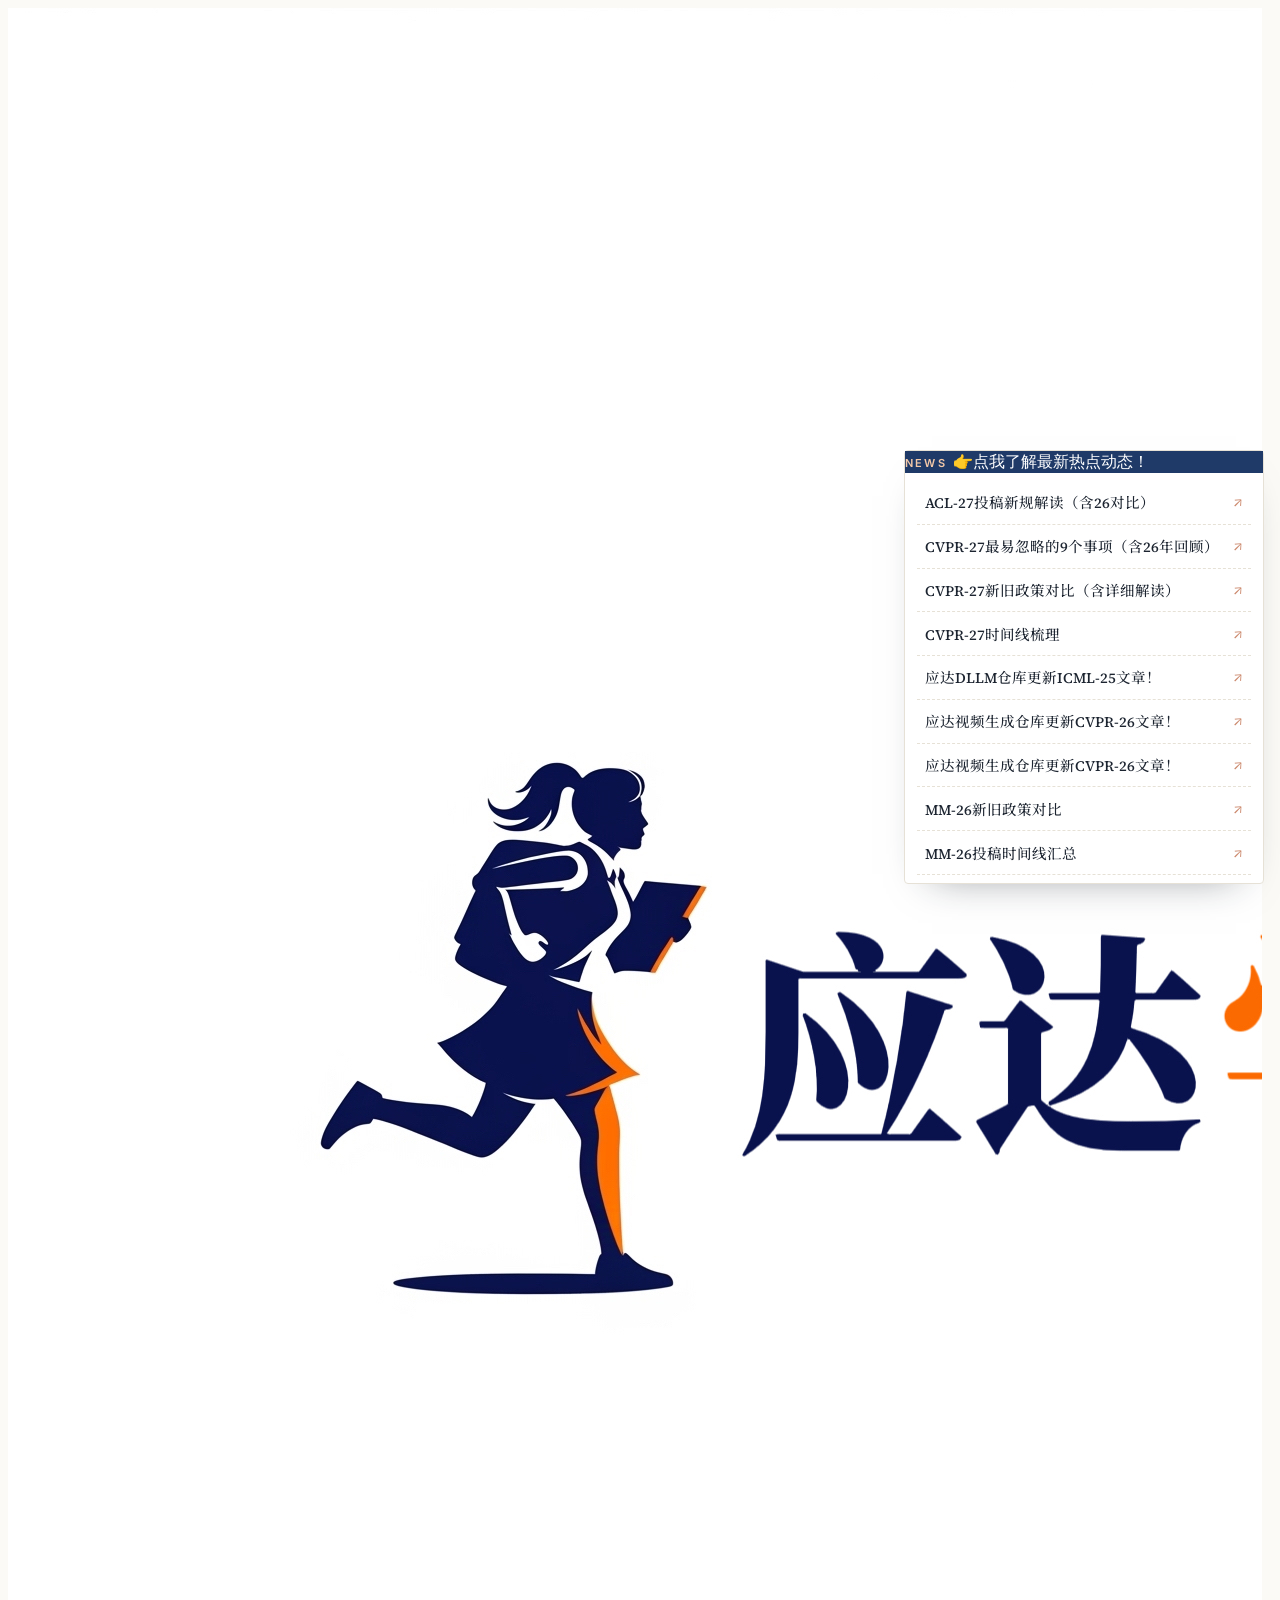
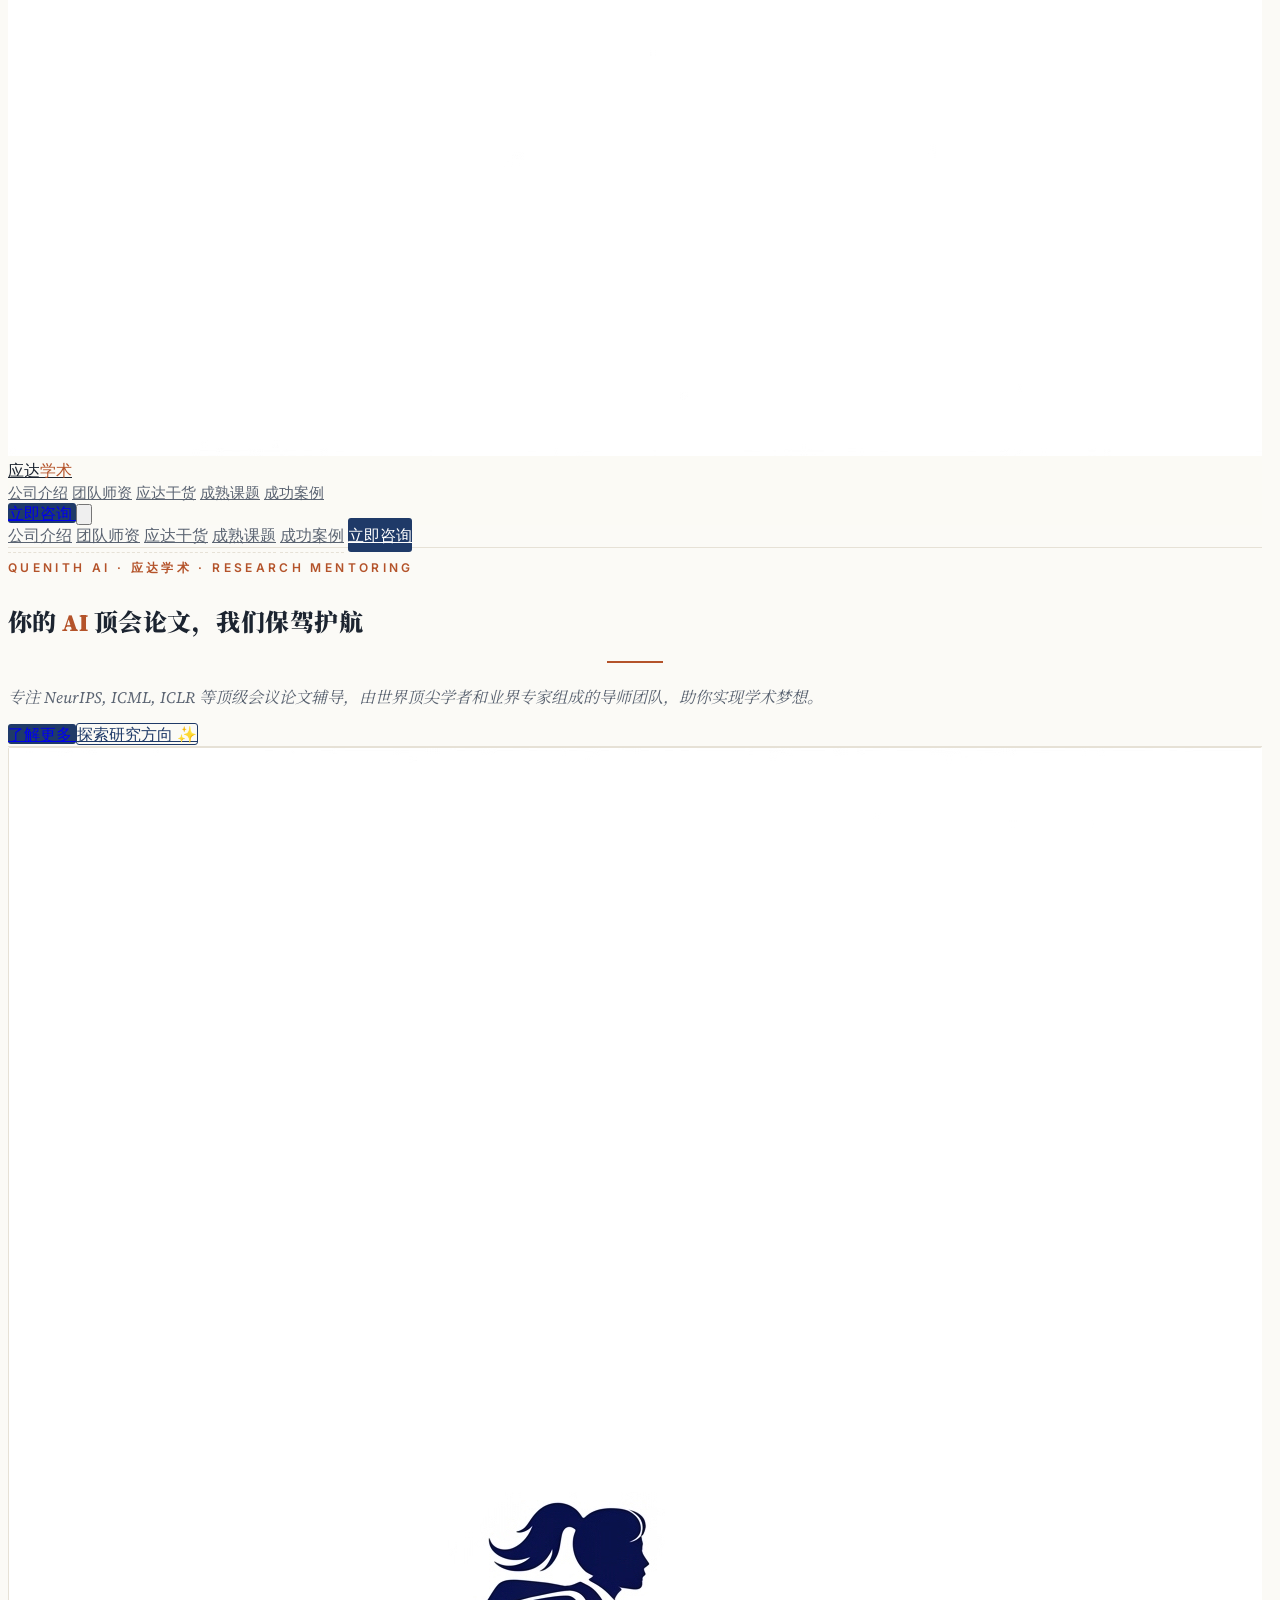
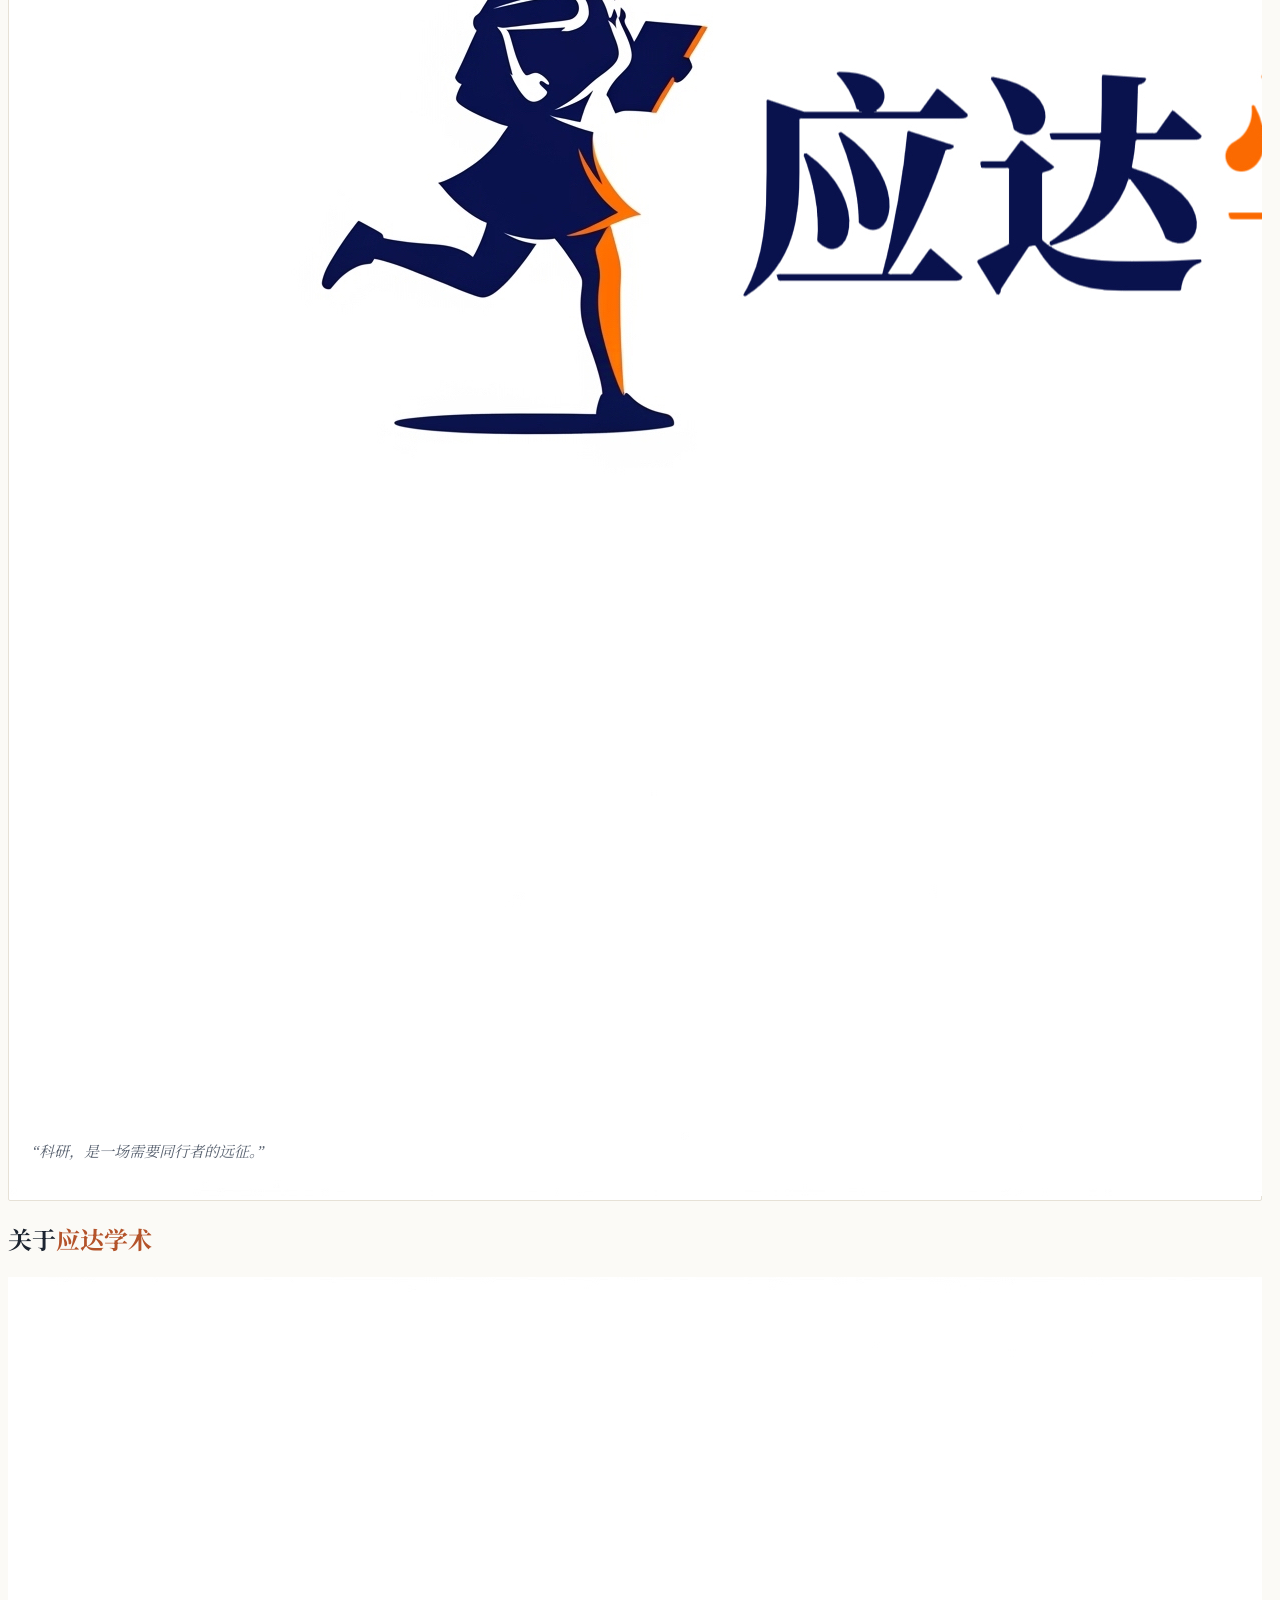
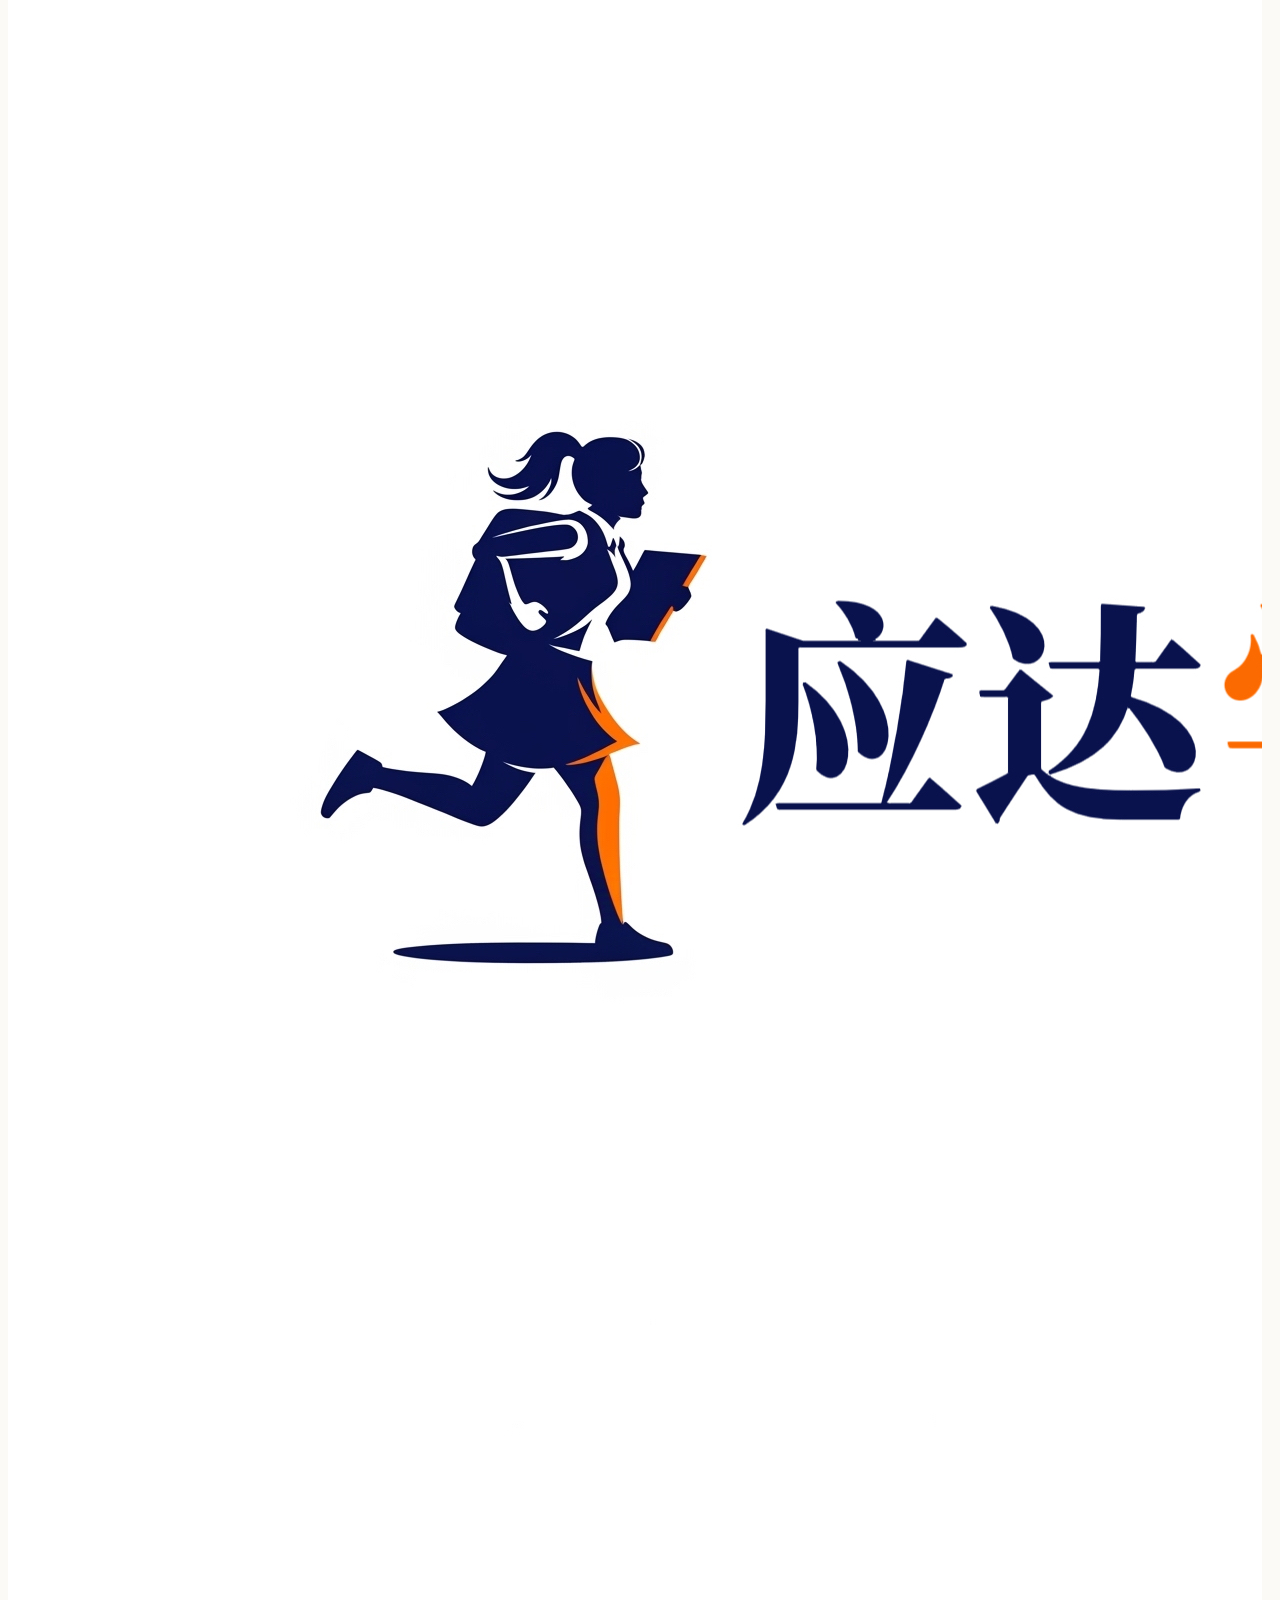
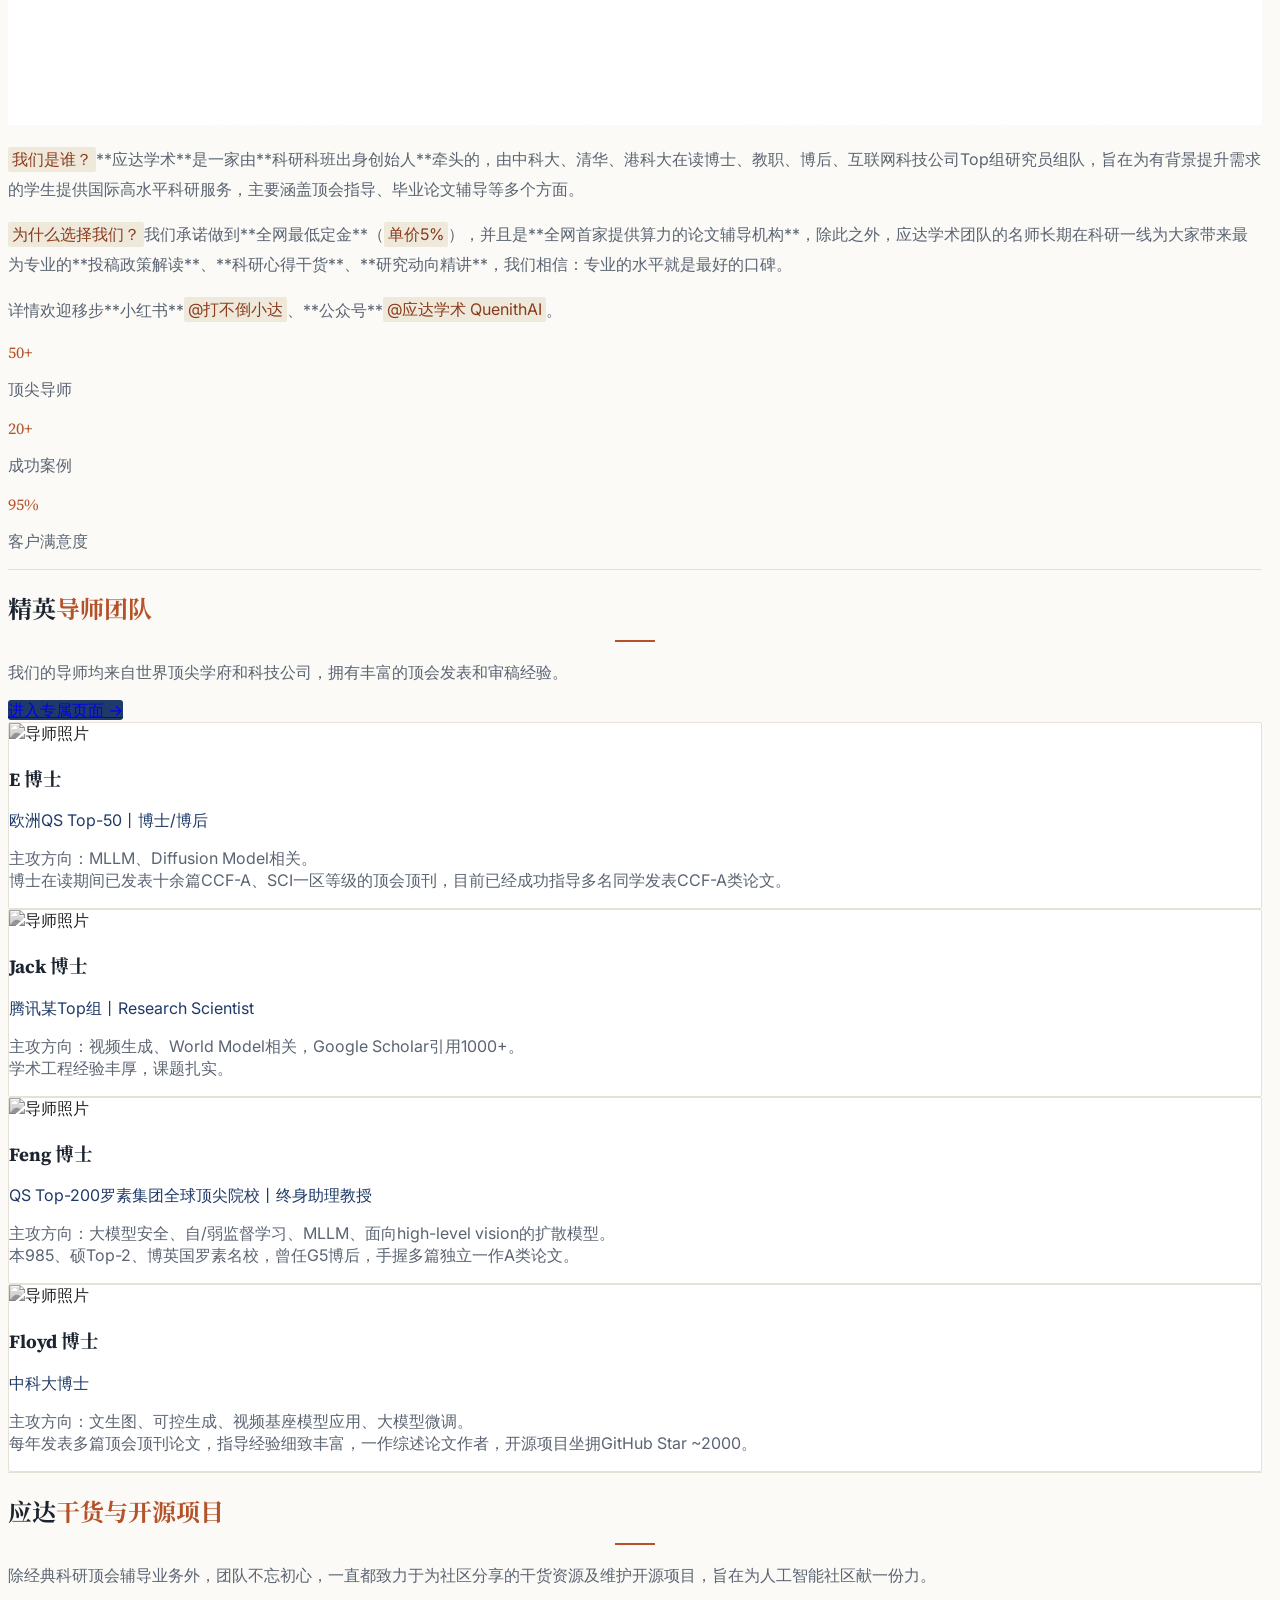
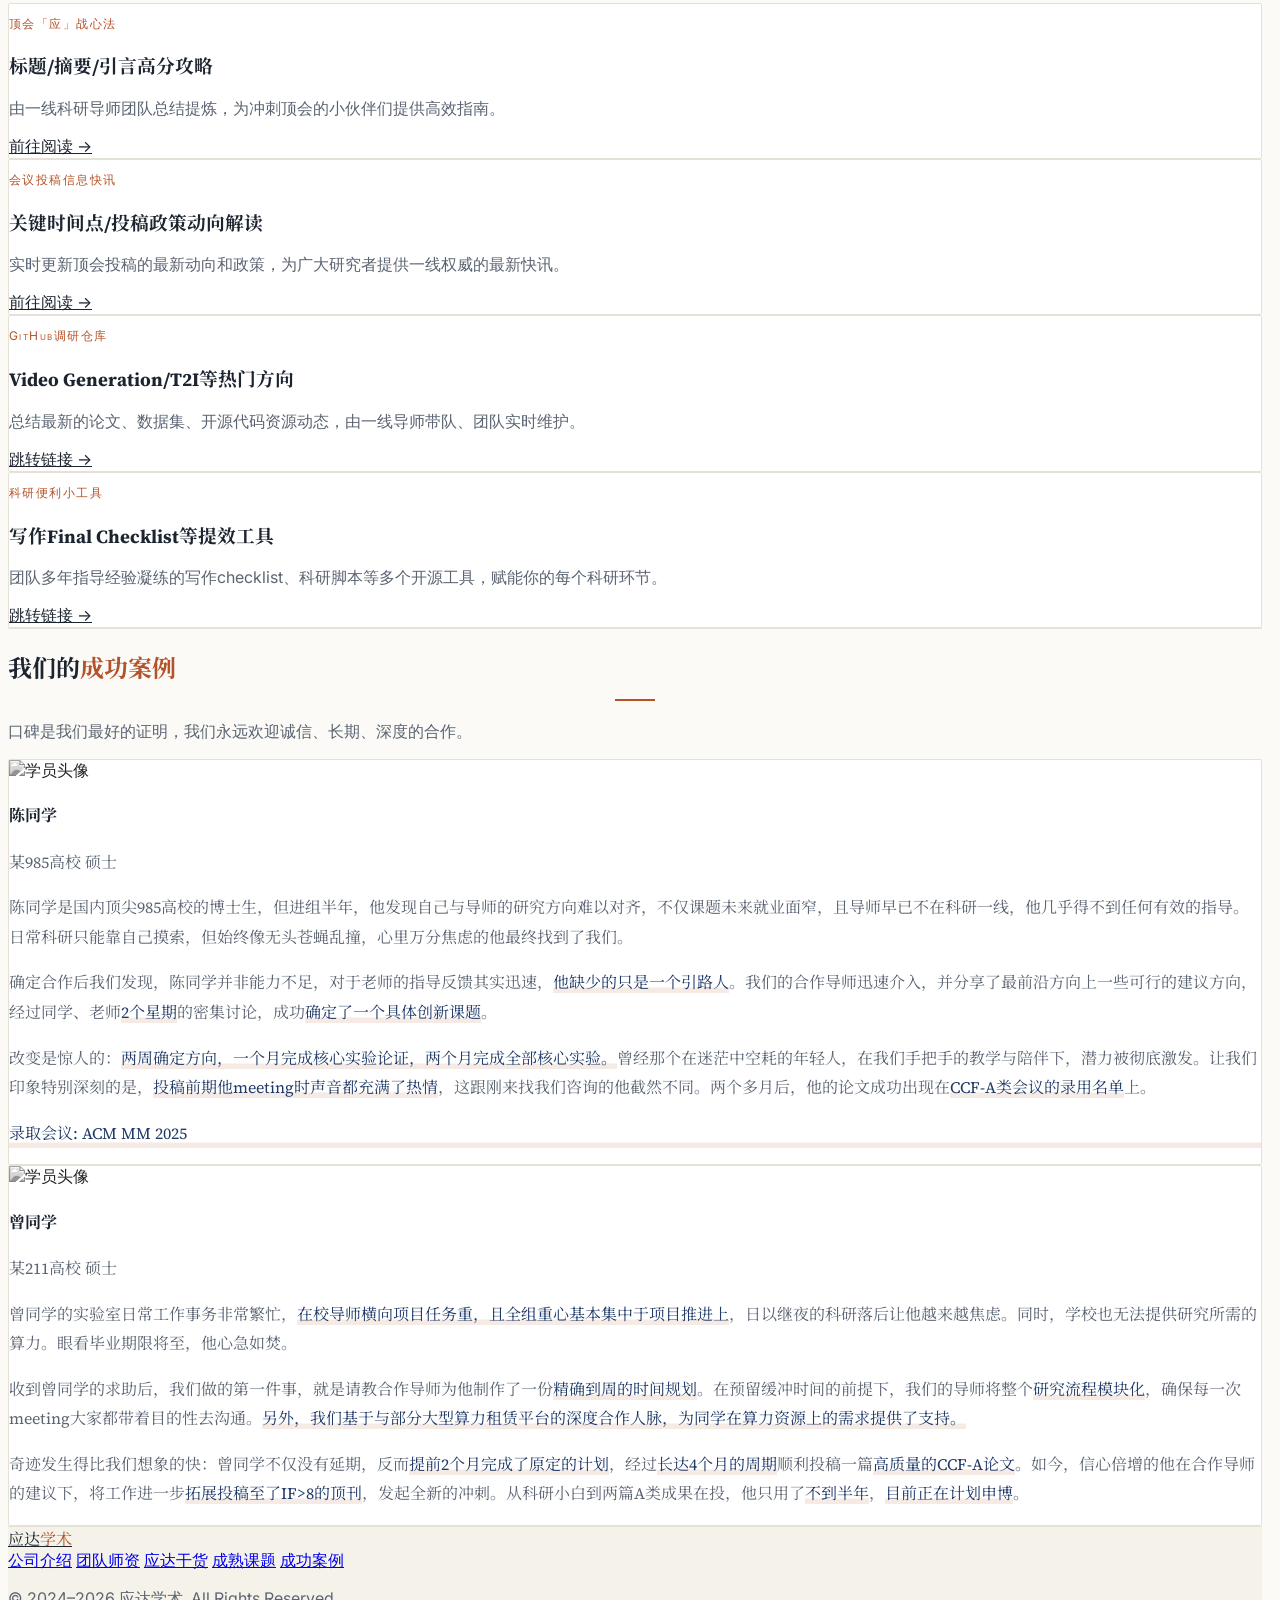
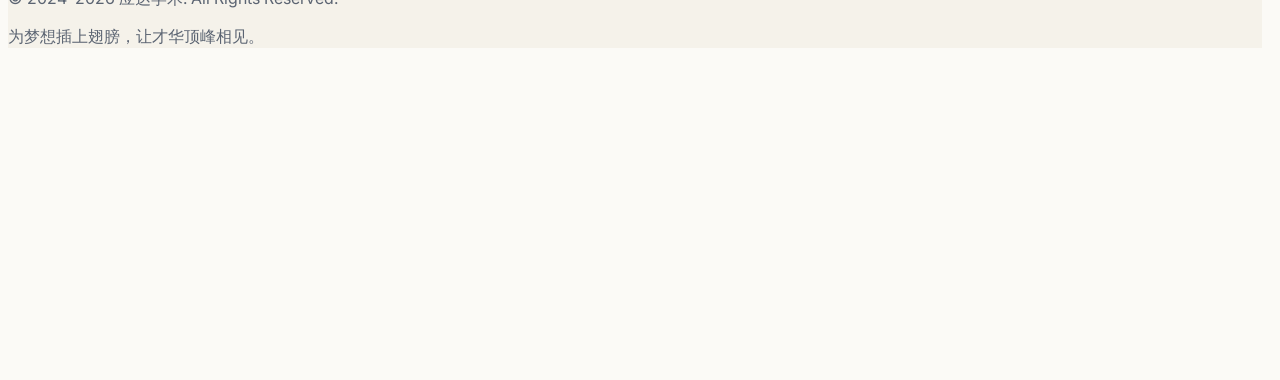
==== commit 93fe663d: "Add ACL-27 new rules policy news" ====
--- a/index.html
+++ b/index.html
@@ -932,6 +932,65 @@
         // 1) 修改 title 作为标题列表文案
         // 2) 修改 content 作为点开后全文内容（支持换行）
         const floatingNewsItems = [
+        {
+                id: '2026-10-31-acl27-new-rules',
+                title: 'ACL-27投稿新规解读（含26对比）',
+                content: `
+👋 大家好，我们是应达学术团队。
+
+👋 ACL-27即将在**1月截止**！小达帮大家总结了今年的**submission policy最新变化**，尤其对比了26年的旧政策差异，正在准备投稿的宝子们别忘了check一下～
+
+
+# 新旧政策对比速览
+
+1️⃣ 新增可持续审稿政策（重要！）
+
+❶ **2026年10月批次起**，**审稿量按审稿人容量封顶**。每篇投稿要**指定一位合格的service contributor**才保证有人审，否则**进入抽签**，没抽中**直接desk reject**。
+
+❷ 每位contributor**每批次最多担保2篇**，**可由非作者担任**，但要担保论文**达到顶会水平**。
+
+❸ contributor有紧急情况**须自找合格替补**，否则其**担保和署名的论文都会被desk reject**。
+
+❹ **合格标准**：博士毕业或博后/教职需**2篇主要CL或相关顶会论文**，博士生、硕士以上业界研究者需**3篇**。
+
+⚠️ ACL 26是**所有作者注册为候选审稿人**、按资格分配，**没有抽签**。
+
+
+2️⃣ 新增投稿数量上限
+
+新增**每位作者每个批次最多20篇**，其中**一作（含共同一作）最多5篇**，ACL 26**无此限制**。
+
+
+3️⃣ 作者资料新要求
+
+**所有作者**须有**完整OpenReview profile**（含**ORCID**、单位履历，有发表的还要**DBLP/Anthology链接**），**最晚截止后1周补齐**，否则**desk reject**。
+
+
+4️⃣ Desk Reject政策
+
+❶ **虚构引用**（**hallucitations**）被列为**常见desk reject原因**！
+
+❷ **明显达不到顶会水平**的投稿，经**两位chair同意**可**不经完整审稿直接desk reject**。
+
+❸ **Responsible NLP Checklist改为单独表单**，**截止后48小时内**填完，**填错漏填可能desk reject**。
+
+
+5️⃣ 旧制度重申
+
+❶ 仍是**先投ARR再commit到ACL**，**双盲**，**无匿名期**，**可挂arXiv**。
+
+❷ **长文8页、短文4页**，**Limitations必写、不计页数**，缺了**desk reject**。
+
+❸ **Findings保留**，今年的特别主题换成「**Homogenization and knowledge collapse in LLMs**」。
+
+⚠️ 注意！ARR官网标注**该政策仍在完善中**，小达会第一时间更新～
+
+
+🙋‍♀️ 最后预祝正在冲ACL-27的小伙伴们投稿顺利！
+
+大家京都见！
+`
+            },
         {
                 id: '2026-10-27-cvpr27-ignored-nine',
                 title: 'CVPR-27最易忽略的9个事项（含26年回顾）',
